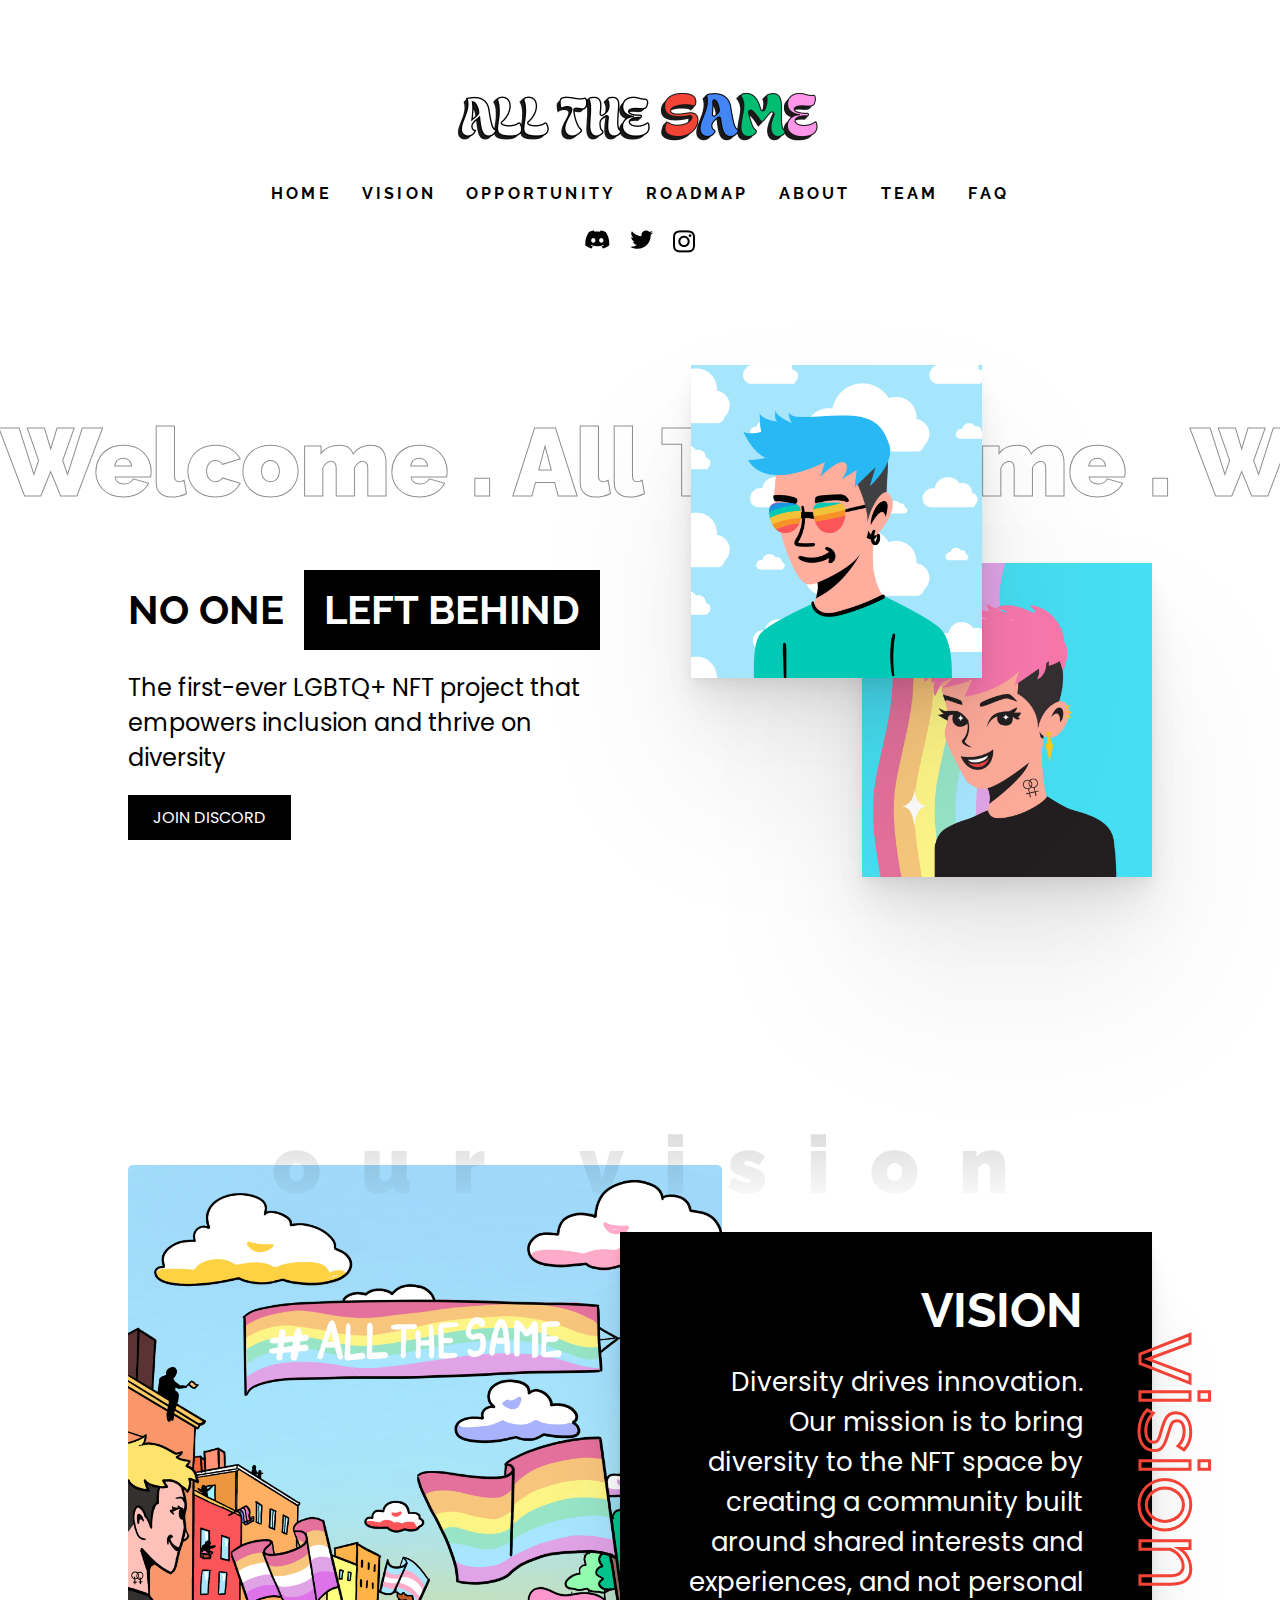
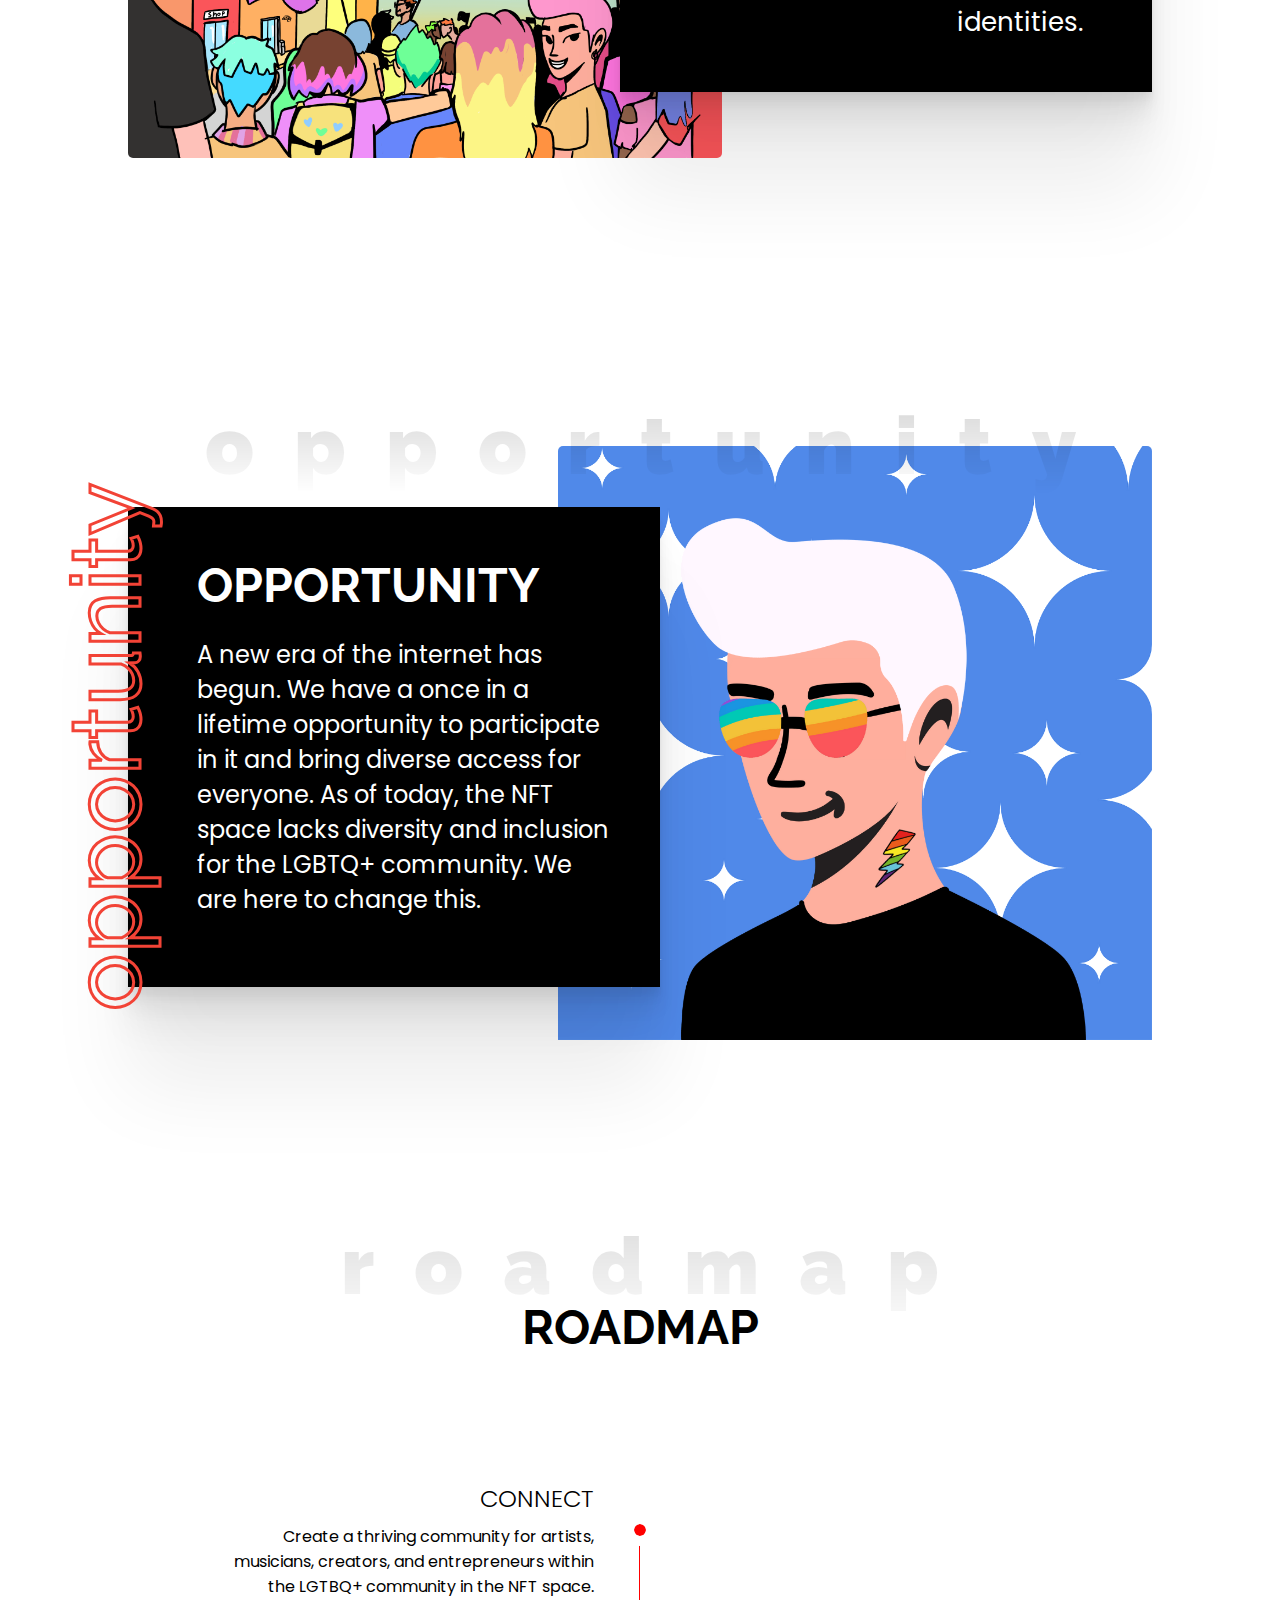
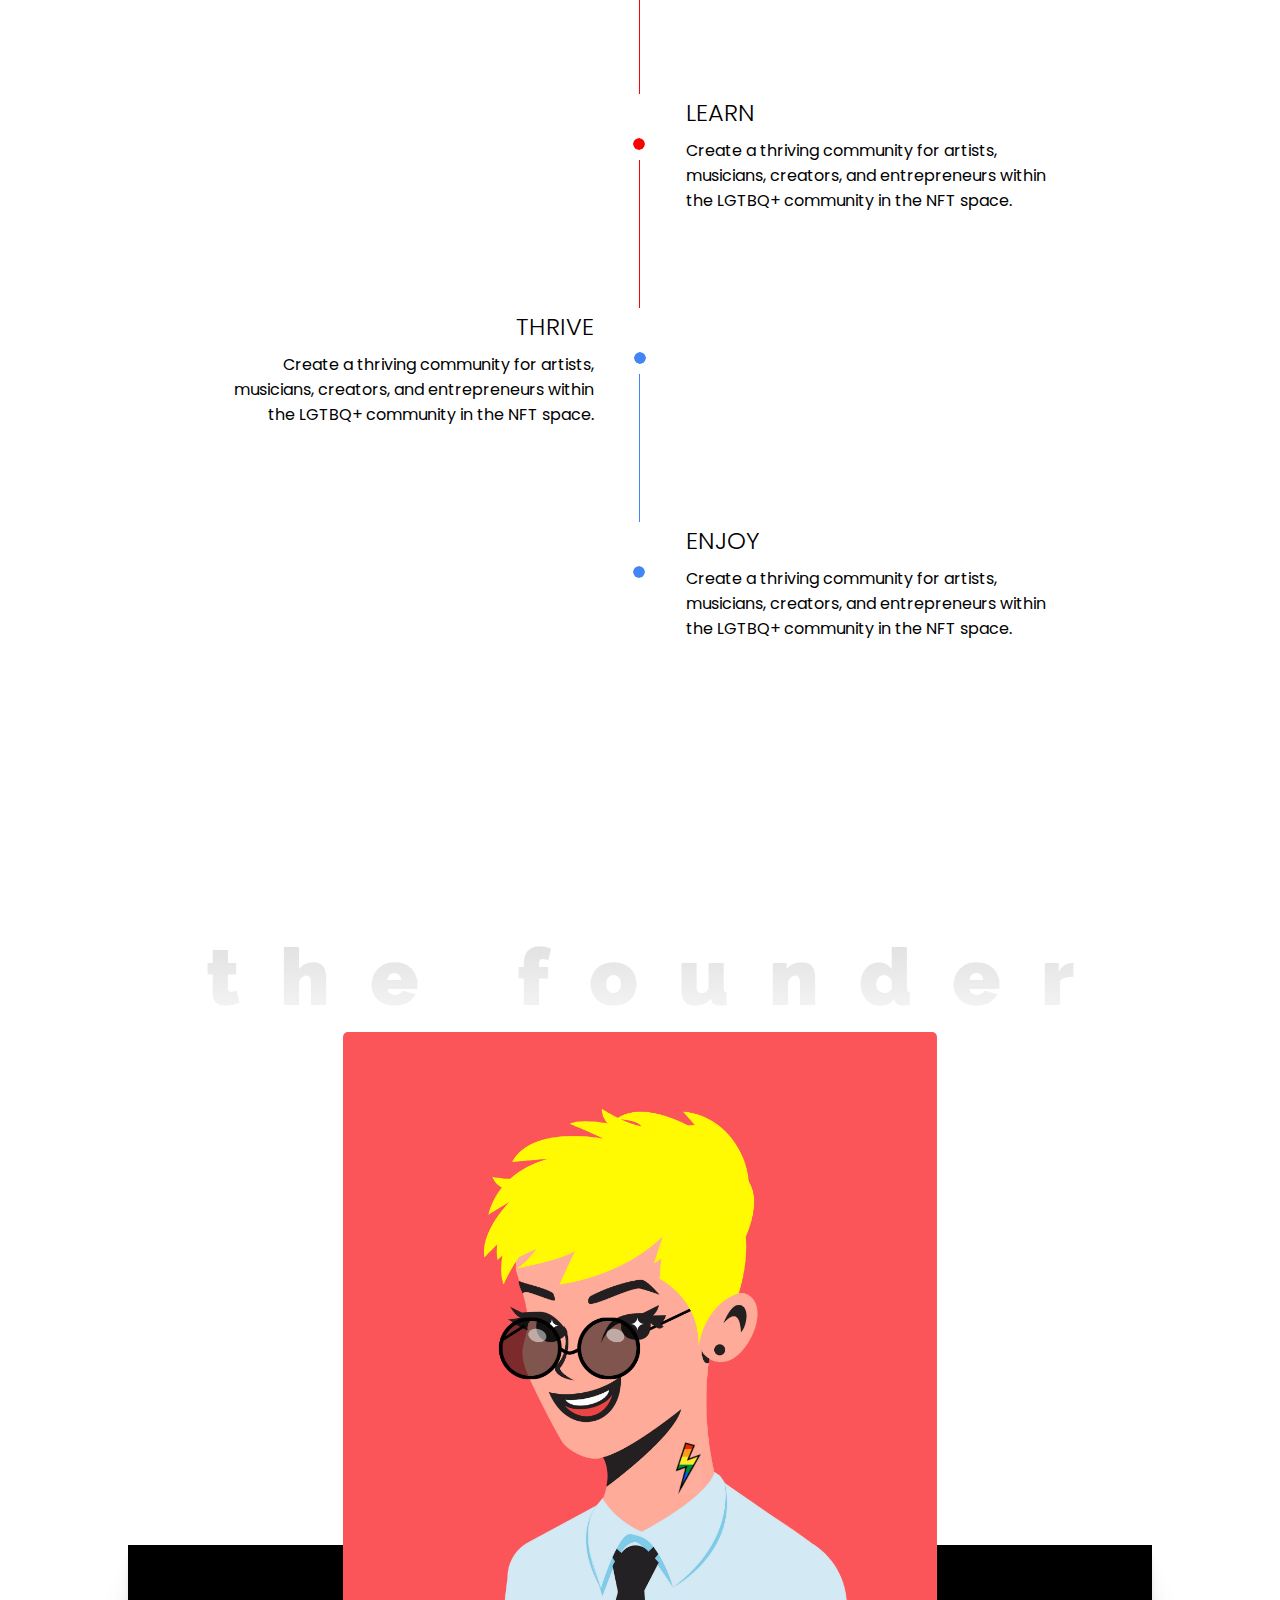
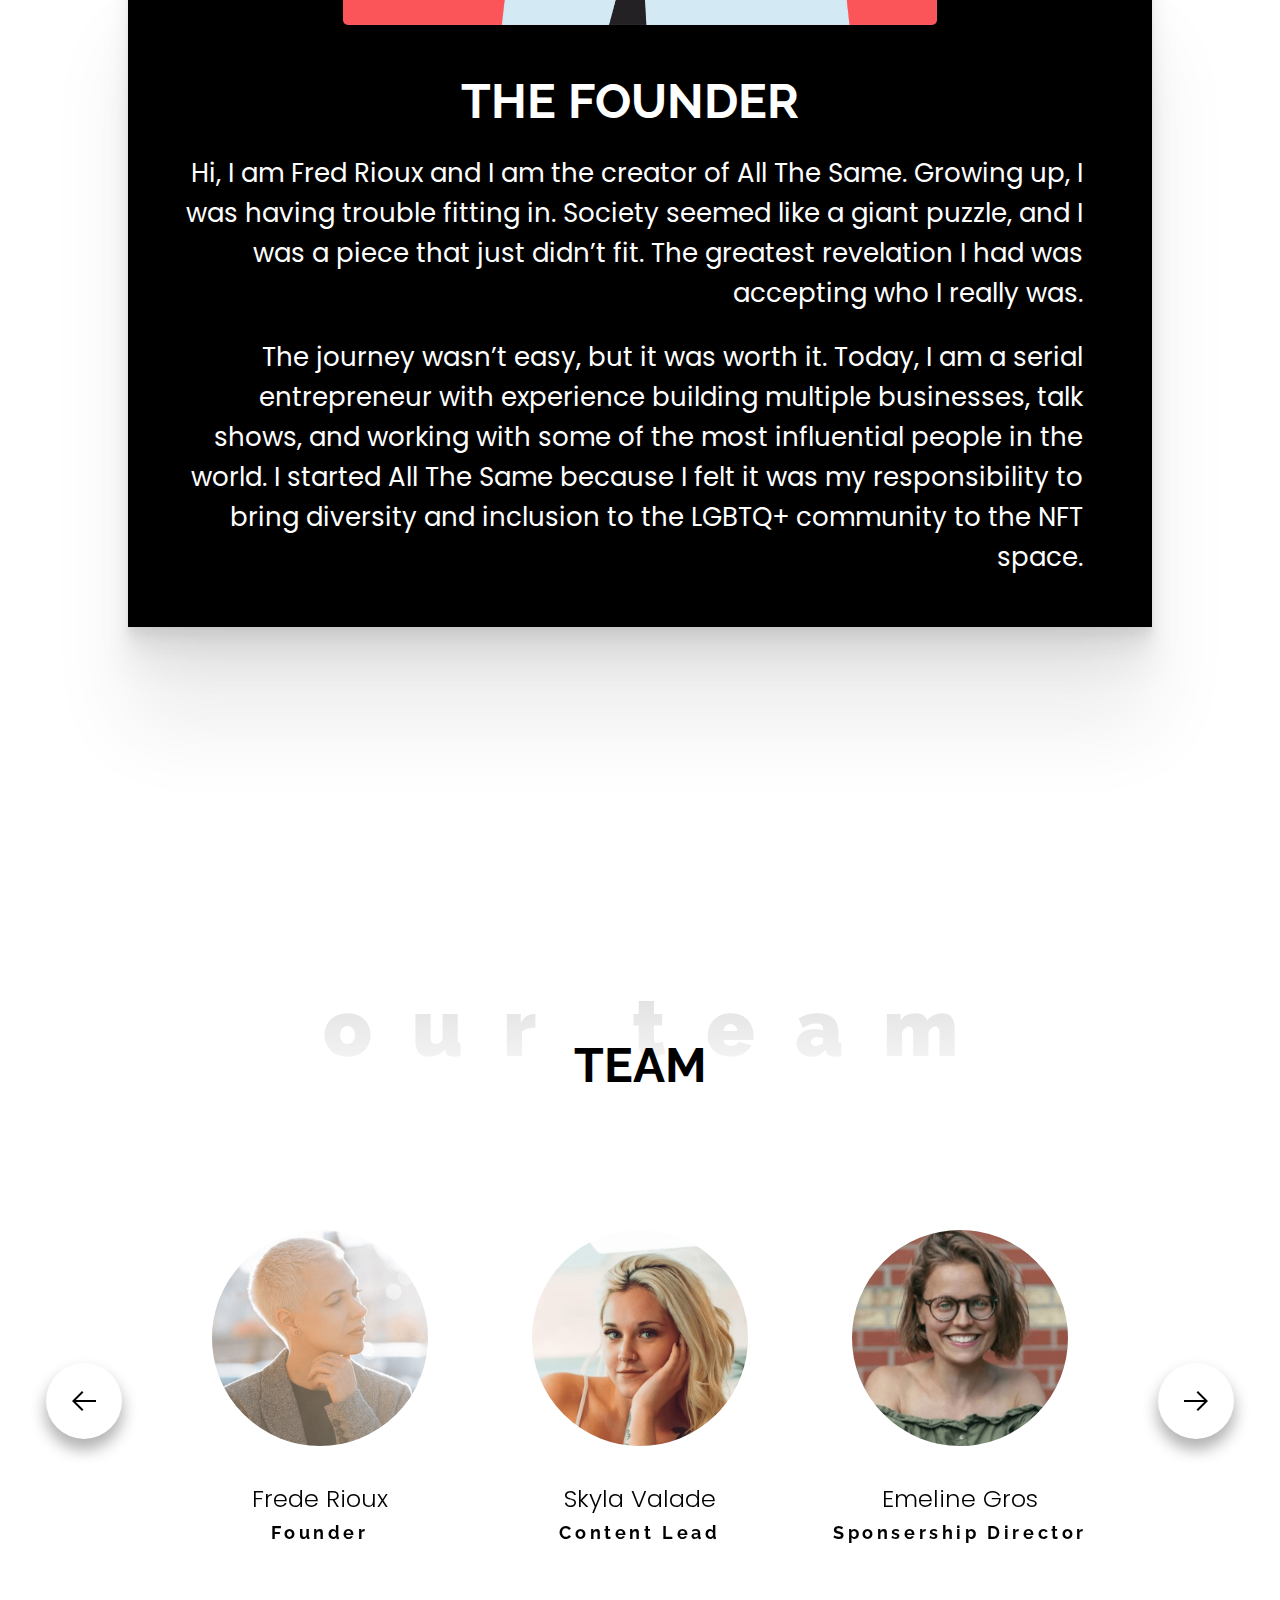
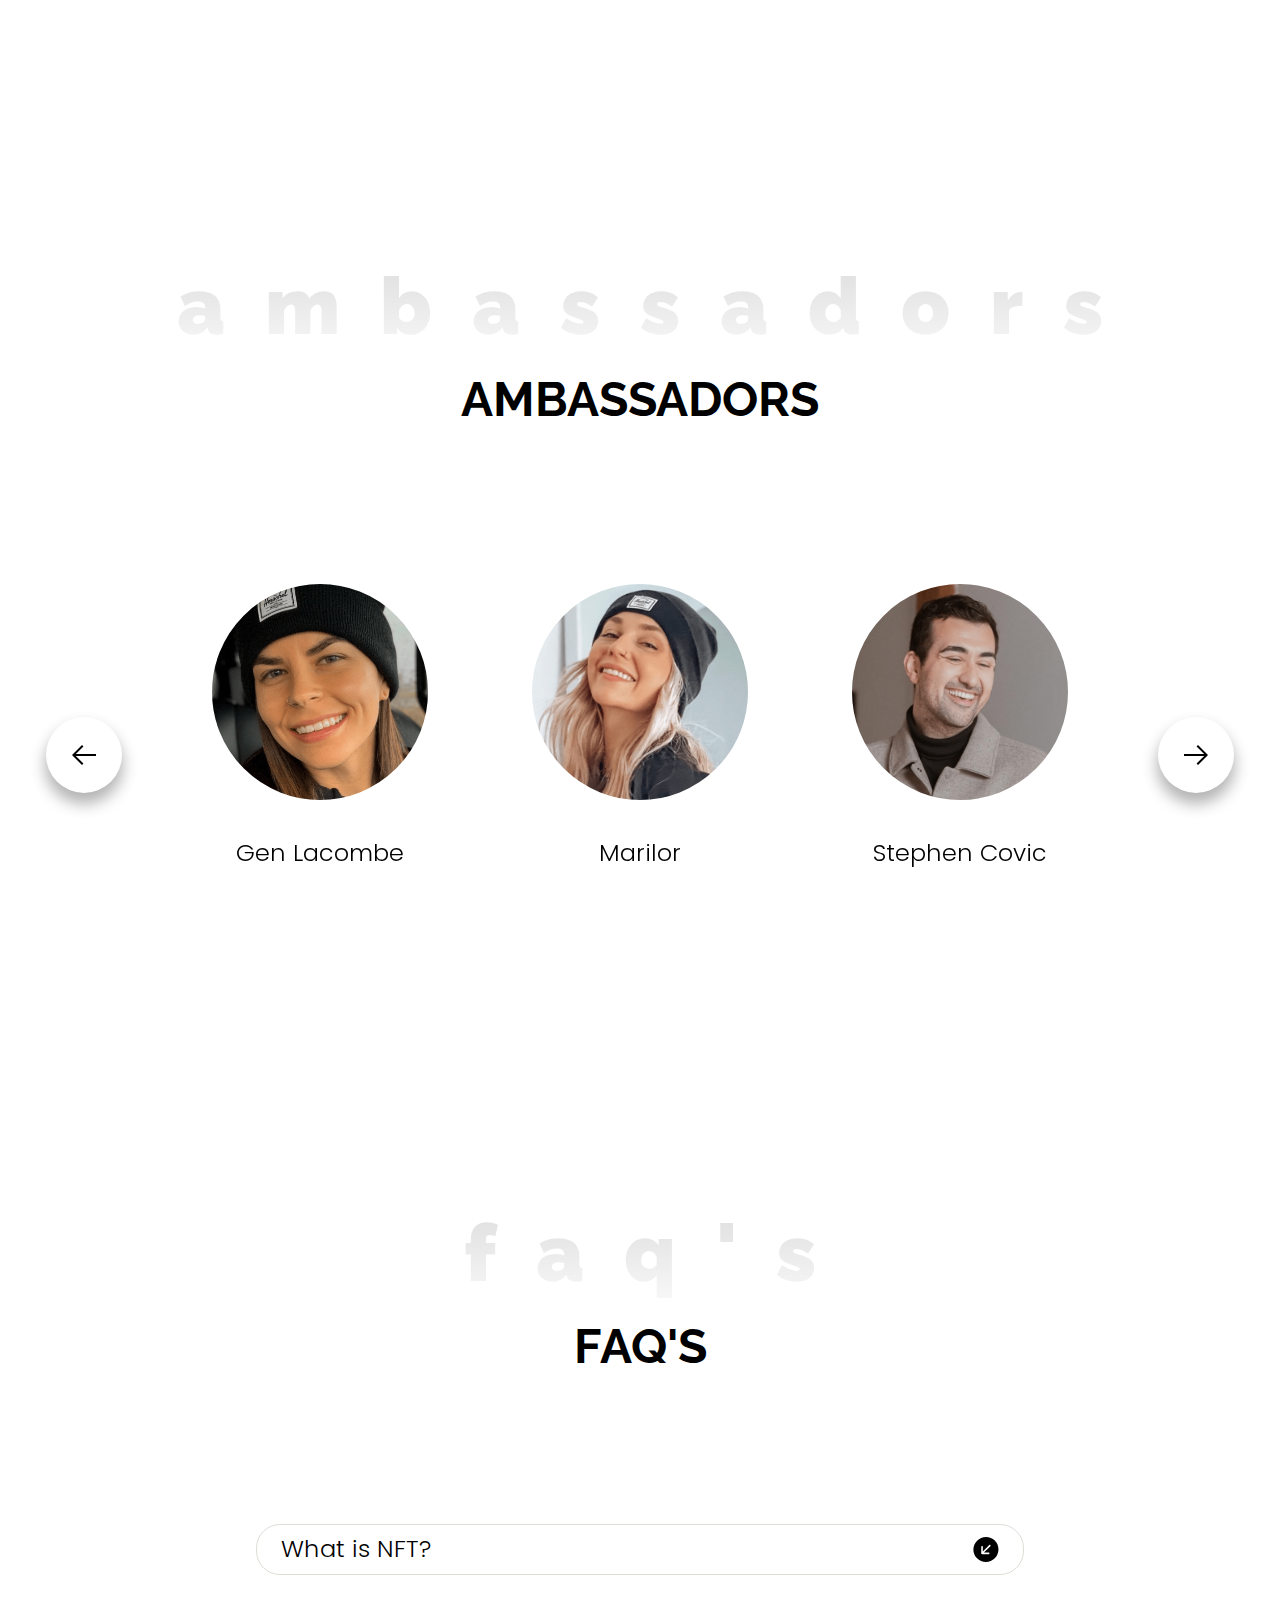
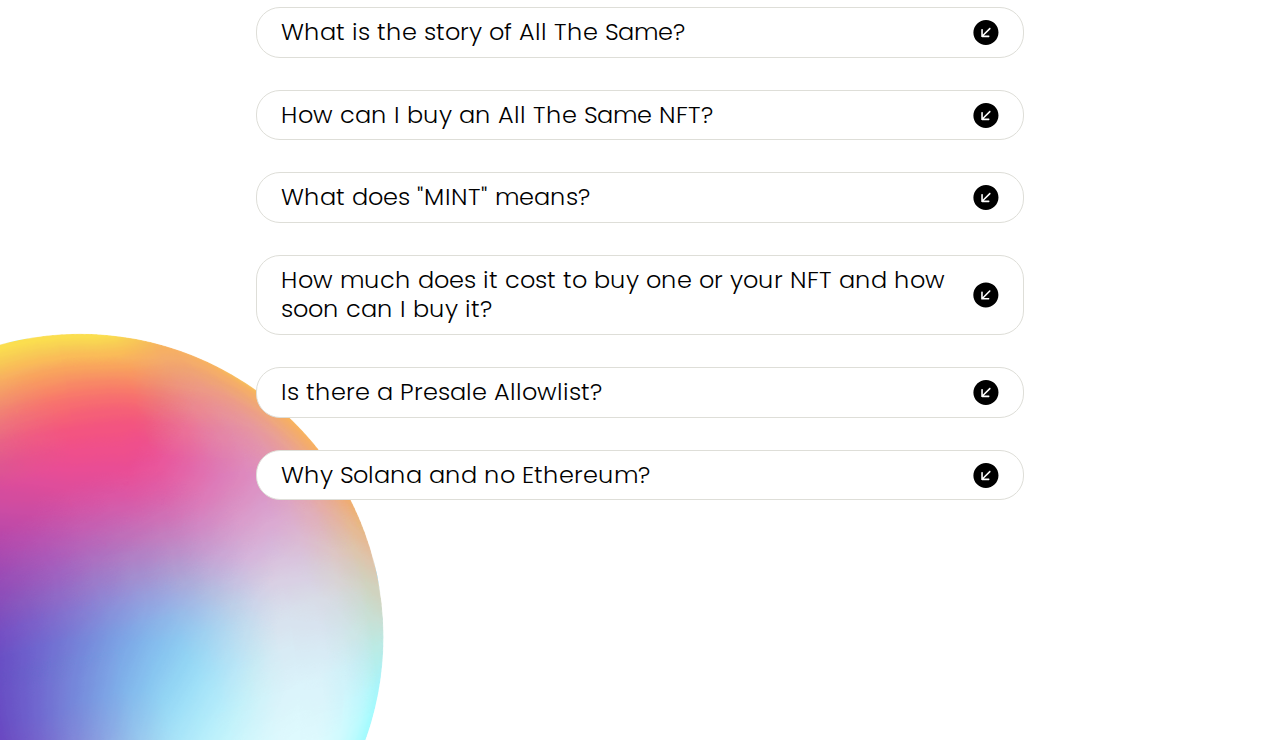
==== index.html @ 948a1a6b "first commit" ====
<!DOCTYPE html>
<html lang="en">

<head>
    <meta charset="UTF-8">
    <meta http-equiv="X-UA-Compatible" content="IE=edge">
    <meta name="viewport" content="width=device-width, initial-scale=1.0">
    <link rel="icon" href="favicon.ico" />

    <!-- google fonts -->
    <link rel="preconnect" href="https://fonts.googleapis.com">
    <link rel="preconnect" href="https://fonts.gstatic.com" crossorigin>
    <link href="https://fonts.googleapis.com/css2?family=Raleway:wght@500;700;900&display=swap" rel="stylesheet">
    <link href="https://fonts.googleapis.com/css2?family=Poppins:wght@300;400;700&display=swap" rel="stylesheet">

    <!-- jQuery -->
    <script src="js/jquery.js"></script>

    <!-- fonts awesome -->
    <link rel="stylesheet" href="https://cdnjs.cloudflare.com/ajax/libs/font-awesome/6.1.1/css/all.min.css"
        integrity="sha512-KfkfwYDsLkIlwQp6LFnl8zNdLGxu9YAA1QvwINks4PhcElQSvqcyVLLD9aMhXd13uQjoXtEKNosOWaZqXgel0g=="
        crossorigin="anonymous" referrerpolicy="no-referrer" />

    <!-- slick css -->
    <link rel="stylesheet" type="text/css" href="css/slick.css" />
    <link rel="stylesheet" href="css/slick.theme.css" />
    <script type="text/javascript" src="js/slick.js"></script>

    <!-- styling -->
    <link rel="stylesheet" href="css/app.css">

    <title>ATS NFT</title>
</head>

<body>

    <!-- header -->
    <header id="main-header" class="menu-visible">
        <div class="container first-container">
            <div class="logo">
                <a href="#" aria-label="logo">
                    <img src="assets/logo.png" alt="Logo">
                </a>
            </div>

            <nav>
                <div class="nav-header">
                    <span class="close-btn">
                        <i class="fa-solid fa-xmark"></i>
                    </span>
                </div>


                <ul class="nav-list">
                    <li class="nav-item">
                        <a href="/">home</a>
                    </li>
                    <li class="nav-item">
                        <a href="#vision">vision</a>
                    </li>
                    <li class="nav-item">
                        <a href="#oppportunity">opportunity</a>
                    </li>
                    <li class="nav-item">
                        <a href="#roadmap">roadmap</a>
                    </li>
                    <li class="nav-item">
                        <a href="#founder">about </a>
                    </li>
                    <li class="nav-item">
                        <a href="#team">team</a>
                    </li>
                    <li class="nav-item">
                        <a href="#faqs">faq</a>
                    </li>
                </ul>

                <div class="social for-mobile">
                    <ul>
                        <li>
                            <a href="https://discord.gg/allthesame" class="discord" aria-label="discord" target="_blank">
                                <img src="assets/discord-logo.svg" alt="">
                            </a>
                        </li>
                        <li>
                            <a href="https://twitter.com/AllTheSameNFT" class="twitter" aria-label="twitter" target="_blank">
                                <img src="assets/twitter-logo.svg" alt="">
                            </a>
                        </li>
                        <li>
                            <a href="https://www.instagram.com/allthesamenft/" class="instagram" aria-label="instagram" target="_blank">
                                <img src="assets/instagram-logo.jpg" alt="">
                            </a>
                        </li>
                    </ul>
                </div>
            </nav>

            <div class="social for-desktop">
                <ul>
                    <li>
                        <a href="https://discord.gg/allthesame" class="discord" aria-label="discord" target="_blank">
                            <img src="assets/discord-logo.svg" alt="">
                        </a>
                    </li>
                    <li>
                        <a href="https://twitter.com/AllTheSameNFT" class="twitter" aria-label="twitter" target="_blank">
                            <img src="assets/twitter-logo.svg" alt="">
                        </a>
                    </li>
                    <li>
                        <a href="https://www.instagram.com/allthesamenft/" class="instagram" aria-label="instagram" target="_blank">
                            <img src="assets/instagram-logo.jpg" alt="">
                        </a>
                    </li>
                </ul>
            </div>


            <span class="for-mobile humberger-menu">
                <i class="fa-solid fa-bars"></i>
            </span>
        </div>

        <div class="intro">
            <div class="outline-text-wrapper">
                <h1 class="outline-text">Welcome . All The Same . Welcome . All The Same .</h1>
            </div>
            
            <div class="container intro-container">
                
                <div class="description">
                    <h1>no one<span>left behind</span></h1>
                    <p>The first-ever LGBTQ+ NFT project that empowers inclusion and thrive on diversity</p>
                    <a href="https://discord.gg/allthesame" class="btn" target="_blank">JOIN DISCORD</a>
                </div>
                <div class="intro-imgs">
                    <div class="img">
                        <img src="assets/intro-p1.png" alt="">
                    </div>
                    <div class="img">
                        <img src="assets/intro-p2.png" alt="">
                    </div>
                </div>
            </div>
            <!-- absolute positioning elemnts -->


            <!-- <span class="scroll-down">scroll down</span> -->
            <!-- end absolute -->

        </div>
    </header>
    <!-- end header -->

    <!-- main -->
    <main>
        <section class="vision-wrapper visible" id="vision">

            <div class="container">
                <h1 class="gradient-title">our vision</h1>
                <div class="img">
                    <img src="assets/vision-p.png" alt="">
                </div>
                <div class="content">
                    <h1>vision</h1>
                    <p>Diversity drives innovation. Our mission is to bring diversity to the NFT space by creating a
                        community built around shared interests and experiences, and not personal identities.</p>
                </div>
                <span class="rotated-outlined-text">vision</span>
            </div>
        </section>

        <section class="opportunity-wrapper visible" id="oppportunity">
            <div class="container">
                <h1 class="gradient-title">opportunity</h1>
                <div class="img">
                    <img src="assets/opportunity-p1.png" alt="">
                </div>
                <div class="content">
                    <h1>opportunity</h1>
                    <p>A new era of the internet has begun. We have a once in a lifetime opportunity to participate in
                        it and bring diverse access for everyone. As of today, the NFT space lacks diversity and
                        inclusion for the LGBTQ+ community. We are here to change this.</p>

                </div>
                <span class="rotated-outlined-text">opportunity</span>
                <div class="clear-fix"></div>
            </div>
        </section>

        <section class="roadmap " id="roadmap">
            <h1 class="gradient-title">roadmap</h1>
            <div class="header">
                <div class="container">

                    <h1>ROADMAP</h1>
                    <h2>Lorem Ipsum is simply dummy text of the printing and typesetting industry.</h2>
                    <h2>Lorem Ipsum has been the industry's standard dummy text ever</h2>
                </div>
            </div>

            <div class="timeline visible">

                <div class="container">

                    <div class="line visible">
                        <div class="content-wrapper">
                            <div class="content">
                                <h2>CONNECT</h2>
                                <div class="p-wrapper">
                                    <p>Create a thriving community for artists, musicians, creators, and entrepreneurs
                                        within the LGTBQ+ community in the NFT space. </p>
                                </div>
                            </div>
                        </div>
                    </div>

                    <div class="line visible">
                        <div class="content-wrapper">
                            <div class="content">
                                <h2>LEARN</h2>
                                <div class="p-wrapper">
                                    <p>Create a thriving community for artists, musicians, creators, and entrepreneurs
                                        within the LGTBQ+ community in the NFT space. </p>
                                </div>
                            </div>
                        </div>
                    </div>

                    <div class="line visible">
                        <div class="content-wrapper">
                            <div class="content">
                                <h2>THRIVE</h2>
                                <div class="p-wrapper">
                                    <p>Create a thriving community for artists, musicians, creators, and entrepreneurs
                                        within the LGTBQ+ community in the NFT space. </p>
                                </div>
                            </div>
                        </div>
                    </div>
                    <div class="line visible">
                        <div class="content-wrapper">
                            <div class="content">
                                <h2>ENJOY</h2>
                                <div class="p-wrapper">
                                    <p>Create a thriving community for artists, musicians, creators, and entrepreneurs
                                        within the LGTBQ+ community in the NFT space. </p>
                                </div>
                            </div>
                        </div>
                    </div>



                </div>
            </div>
        </section>


        <section class="founder visible" id="founder">

            <div class="container">
                <h1 class="gradient-title">the founder</h1>
                <h1 class="title">about</h1>
                <div class="img">
                    <img src="assets/founder.png" alt="">
                </div>
                <div class="content">
                    <h1>the founder</h1>
                    <p>Hi, I am Fred Rioux and I am the creator of All The Same. Growing up, I was having trouble
                        fitting in. Society seemed like a giant puzzle, and I was a piece that just didn’t fit. The
                        greatest revelation I had was accepting who I really was.</p>
                    <p>The journey wasn’t easy, but it was worth it. Today, I am a serial entrepreneur with experience
                        building multiple businesses, talk shows, and working with some of the most influential people
                        in the world. I started All The Same because I felt it was my responsibility to bring diversity
                        and inclusion to the LGBTQ+ community to the NFT space.</p>

                </div>
                <span class="rotated-outlined-text">about</span>
            </div>
        </section>

        <section class="team" id="team">

            <h1 class="gradient-title">our team</h1>
            <div class="container">
                <div class="header">
                    <h1>TEAM</h1>
                </div>

            </div>

            <div class="members main-carousel">

                <div class="item carousel-cell">
                    <div class="avatar">
                        <div class="main-img">
                            <img src="assets/people/Frede-min.png" alt="">
                        </div>

                    </div>

                    <div class="info">
                        <h2 class="name">Frede Rioux</h2>
                        <h3 class="role">Founder</h3>
                        <div class="social">
                            <a href="https://twitter.com/RiouxFrede" class="twitter" aria-label="twitter" target="_blank">
                                <i class="fa-brands fa-twitter"></i>
                            </a>
                            <a href="https://www.instagram.com/frederioux/" class="instagram" aria-label="instagram" target="_blank"> 
                                <i class="fa-brands fa-instagram"></i>
                            </a>
                        </div>
                    </div>

                    <div class="description">
                        <p></p>
                    </div>


                </div>

                <div class="item carousel-cell">
                    <div class="avatar">
                        <div class="main-img">
                            <img src="assets/people/Skyla-min.png" alt="">
                        </div>

                    </div>

                    <div class="info">
                        <h2 class="name">Skyla Valade</h2>
                        <h3 class="role">Content Lead</h3>
                        <div class="social">
                            <!-- <a href="#" class="twitter" aria-label="twitter">
                                <i class="fa-brands fa-twitter"></i>
                            </a> -->
                            <a href="https://instagram.com/skylavalade?igshid=YmMyMTA2M2Y=" class="instagram" aria-label="instagram" target="_blank">
                                <i class="fa-brands fa-instagram"></i>
                            </a>
                        </div>
                    </div>

                    <div class="description">
                        <p></p>
                    </div>

                </div>

                <div class="item carousel-cell">
                    <div class="avatar">
                        <div class="main-img">
                            <img src="assets/people/Emeline-min.png" alt="">
                        </div>

                    </div>

                    <div class="info">
                        <h2 class="name">Emeline Gros</h2>
                        <h3 class="role">Sponsership Director</h3>
                        <div class="social">
                            <!-- <a href="#" class="twitter" aria-label="twitter">
                                <i class="fa-brands fa-twitter"></i>
                            </a> -->
                            <a href="https://instagram.com/happy_exploratrice?igshid=YmMyMTA2M2Y=" class="instagram" aria-label="instagram" target="_blank">
                                <i class="fa-brands fa-instagram"></i>
                            </a>
                        </div>
                    </div>

                    <div class="description">
                        <p></p>
                    </div>

                </div>

                <div class="item carousel-cell">
                    <div class="avatar">
                        <div class="main-img">
                            <img src="assets/people/Andy-min.png" alt="">
                        </div>

                    </div>

                    <div class="info">
                        <h2 class="name">Andy Dubois</h2>
                        <h3 class="role">Influencer Director</h3>
                        <div class="social">
                            <!-- <a href="#" class="twitter" aria-label="twitter">
                                <i class="fa-brands fa-twitter"></i>
                            </a> -->
                            <a href="https://instagram.com/andy.duboiss?igshid=YmMyMTA2M2Y=" class="instagram" aria-label="instagram" target="_blank">
                                <i class="fa-brands fa-instagram"></i>
                            </a>
                        </div>
                    </div>

                    <div class="description">
                        <p></p>
                    </div>
                </div>


                <div class="item carousel-cell">
                    <div class="avatar">
                        <div class="main-img">
                            <img src="assets/people/Amelie-min.png" alt="">
                        </div>

                    </div>
                
                    <div class="info">
                        <h2 class="name">Amelie l’heureux</h2>
                        <h3 class="role">Influencer Coordinator</h3>
                        <div class="social">
                            <!-- <a href="#" class="twitter" aria-label="twitter">
                                <i class="fa-brands fa-twitter"></i>
                            </a> -->
                            <a href="https://instagram.com/lheureux.amelie?igshid=YmMyMTA2M2Y=" class="instagram" aria-label="instagram" target="_blank">
                                <i class="fa-brands fa-instagram"></i>
                            </a>
                        </div>
                    </div>

                    <div class="description">
                        <p></p>
                    </div>
                </div>


                <div class="item carousel-cell">
                    <div class="avatar">
                        <div class="main-img">
                            <img src="assets/people/Leon-min.png" alt="">
                        </div>

                    </div>
                    <div class="info">
                        <h2 class="name">Leon Abboud</h2>
                        <h3 class="role">Marketing Advisor</h3>
                        <div class="social">
                            <!-- <a href="#" class="twitter" aria-label="twitter">
                                <i class="fa-brands fa-twitter"></i>
                            </a> -->
                            <a href="https://www.instagram.com/leonabboud/" class="instagram" aria-label="instagram" target="_blank">
                                <i class="fa-brands fa-instagram"></i>
                            </a>
                        </div>
                    </div>

                    <div class="description">
                        <p></p>
                    </div>
                </div>


                <div class="item carousel-cell">
                    <div class="avatar">
                        <div class="main-img">
                            <img src="assets/people/Ibrahim-min.png" alt="">
                        </div>

                    </div>
                    <div class="info">
                        <h2 class="name">Ibrahim EL SIBAI</h2>
                        <h3 class="role">Art Director</h3>
                        <div class="social">
                            <!-- <a href="#" class="twitter" aria-label="twitter">
                                <i class="fa-brands fa-twitter"></i>
                            </a> -->
                            <a href="https://www.instagram.com/el_bobz/" class="instagram" aria-label="instagram" target="_blank">
                                <i class="fa-brands fa-instagram"></i>
                            </a>
                        </div>
                    </div>

                    <div class="description">
                        <p></p>
                    </div>
                </div>


                <div class="item carousel-cell">
                    <div class="avatar">
                        <div class="main-img">
                            <img src="assets/people/Sharbel-min.png" alt="">
                        </div>

                    </div>
                    <div class="info">
                        <h2 class="name">Sharbel Ayoub</h2>
                        <h3 class="role">Community Manager</h3>
                        <div class="social">
                            <!-- <a href="#" class="twitter" aria-label="twitter">
                                <i class="fa-brands fa-twitter"></i>
                            </a> -->
                            <a href="https://twitter.com/crypto__kermit" class="instagram" aria-label="instagram" target="_blank">
                                <i class="fa-brands fa-instagram"></i>
                            </a>
                        </div>
                    </div>

                    <div class="description">
                        <p></p>
                    </div>
                </div>

            </div>
        </section>

        <div class="ambassadors ">
            <h1 class="gradient-title">ambassadors</h1>
            <div class="head">
                <h1>AMBASSADORS</h1>
            </div>

            <div class="members">

                <div class="member">
                    <div class="avatar-wrapper">
                        <div class="avatar">
                            <div class="main-img">
                                <img src="assets/people/Gen-min.png" alt="">
                            </div>

                        </div>

                        <div class="info">
                            <h2 class="name">Gen Lacombe </h2>
                            <!-- <h3 class="role">Project Manager</h3> -->
                            <div class="social">
                                <!-- <a href="#" class="twitter" aria-label="twitter">
                                    <i class="fa-brands fa-twitter"></i>
                                </a> -->
                                <a href="https://www.instagram.com/genevievelacombe/" class="instagram" aria-label="instagram"target="_blank">
                                    <i class="fa-brands fa-instagram"></i>
                                </a>
                            </div>
                        </div>
                    </div>

                </div>

                <div class="member">
                    <div class="avatar-wrapper">
                        <div class="avatar">
                            <div class="main-img">
                                <img src="assets/people/Marilor-min.png" alt="">
                            </div>

                        </div>

                        <div class="info">
                            <h2 class="name">Marilor</h2>
                            <!-- <h3 class="role">Project Manager</h3> -->
                            <div class="social">
                                <!-- <a href="#" class="twitter" aria-label="twitter">
                                    <i class="fa-brands fa-twitter"></i>
                                </a> -->
                                <a href="https://www.instagram.com/marilor.d/" class="instagram" aria-label="instagram" target="_blank">
                                    <i class="fa-brands fa-instagram"></i>
                                </a>
                            </div>
                        </div>
                    </div>

                </div>

                <div class="member">
                    <div class="avatar-wrapper">
                        <div class="avatar">
                            <div class="main-img">
                                <img src="assets/people/Stephen-min.png" alt="">
                            </div>
                        </div>

                        <div class="info">
                            <h2 class="name">Stephen Covic</h2>
                            <!-- <h3 class="role">Project Manager</h3> -->
                            <div class="social">
                                <!-- <a href="#" class="twitter" aria-label="twitter">
                                    <i class="fa-brands fa-twitter"></i>
                                </a> -->
                                <a href="https://www.instagram.com/stephencovic/" class="instagram" aria-label="instagram"target="_blank">
                                    <i class="fa-brands fa-instagram"></i>
                                </a>
                            </div>
                        </div>
                    </div>

                </div>

                <div class="member">
                    <div class="avatar-wrapper">
                        <div class="avatar">
                            <div class="main-img">
                                <img src="assets/people/Stacy-min.png" alt="">
                            </div>
                        </div>

                        <div class="info">
                            <h2 class="name">Stacy Cay</h2>
                            <!-- <h3 class="role">Project Manager</h3> -->
                            <div class="social">
                                <!-- <a href="#" class="twitter" aria-label="twitter">
                                    <i class="fa-brands fa-twitter"></i>
                                </a> -->
                                <a href="https://www.instagram.com/stacycay/" class="instagram" aria-label="instagram" target="_blank">
                                    <i class="fa-brands fa-instagram"></i>
                                </a>
                            </div>
                        </div>
                    </div>

                </div>

                <div class="member">
                    <div class="avatar-wrapper">
                        <div class="avatar">
                            <div class="main-img">
                                <img src="assets/people/Sarah-min.png" alt="">
                            </div>
                        </div>

                        <div class="info">
                            <h2 class="name">Sarah Kate Smigiel</h2>
                            <!-- <h3 class="role">Project Manager</h3> -->
                            <div class="social">
                                <!-- <a href="#" class="twitter" aria-label="twitter">
                                    <i class="fa-brands fa-twitter"></i>
                                </a> -->
                                <a href="https://www.instagram.com/justsaysk/" class="instagram" aria-label="instagram" target="_blank">
                                    <i class="fa-brands fa-instagram"></i>
                                </a>
                            </div>
                        </div>
                    </div>
                </div>

                <div class="member">
                    <div class="avatar-wrapper">
                        <div class="avatar">
                            <div class="main-img">
                                <img src="assets/people/Alyssa-min.png" alt="">
                            </div>
                        </div>

                        <div class="info">
                            <h2 class="name">Alyssa Nicole</h2>
                            <!-- <h3 class="role">Project Manager</h3> -->
                            <div class="social">
                                <!-- <a href="#" class="twitter" aria-label="twitter">
                                    <i class="fa-brands fa-twitter"></i>
                                </a> -->
                                <a href="https://www.instagram.com/wtfalyssanicole/" class="instagram" aria-label="instagram" target="_blank">
                                    <i class="fa-brands fa-instagram"></i>
                                </a>
                            </div>
                        </div>
                    </div>
                </div>

                <div class="member">
                    <div class="avatar-wrapper">
                        <div class="avatar">
                            <div class="main-img">
                                <img src="assets/people/Josh-min.png" alt="">
                            </div>
                        </div>

                        <div class="info">
                            <h2 class="name">Josh Rimer</h2>
                            <!-- <h3 class="role">Project Manager</h3> -->
                            <div class="social">
                                <!-- <a href="#" class="twitter" aria-label="twitter">
                                    <i class="fa-brands fa-twitter"></i>
                                </a> -->
                                <a href="https://www.instagram.com/joshrimer/" class="instagram" aria-label="instagram" target="_blank">
                                    <i class="fa-brands fa-instagram"></i>
                                </a>
                            </div>
                        </div>
                    </div>
                </div>

                <div class="member">
                    <div class="avatar-wrapper">
                        <div class="avatar">
                            <div class="main-img">
                                <img src="assets/people/Emily-min.png" alt="">
                            </div>
                        </div>

                        <div class="info">
                            <h2 class="name">Emily Tressa</h2>
                            <!-- <h3 class="role">Project Manager</h3> -->
                            <div class="social">
                                <!-- <a href="#" class="twitter" aria-label="twitter">
                                    <i class="fa-brands fa-twitter"></i>
                                </a> -->
                                <a href="https://www.instagram.com/emilytressa/" class="instagram" aria-label="instagram" target="_blank">
                                    <i class="fa-brands fa-instagram"></i>
                                </a>
                            </div>
                        </div>
                    </div>
                </div>

                <div class="member">
                    <div class="avatar-wrapper">
                        <div class="avatar">
                            <div class="main-img">
                                <img src="assets/people/Matt-min.png" alt="">
                            </div>
                        </div>

                        <div class="info">
                            <h2 class="name">Matt Ford</h2>
                            <!-- <h3 class="role">Project Manager</h3> -->
                            <div class="social">
                                <!-- <a href="#" class="twitter" aria-label="twitter">
                                    <i class="fa-brands fa-twitter"></i>
                                </a> -->
                                <a href="https://www.instagram.com/matthias/" class="instagram" aria-label="instagram" target="_blank">
                                    <i class="fa-brands fa-instagram"></i>
                                </a>
                            </div>
                        </div>
                    </div>
                </div>

                <div class="member">
                    <div class="avatar-wrapper">
                        <div class="avatar">
                            <div class="main-img">
                                <img src="assets//people/Mads-min.png" alt="">
                            </div>
                        </div>

                        <div class="info">
                            <h2 class="name">Mads Paige</h2>
                            <!-- <h3 class="role">Project Manager</h3> -->
                            <div class="social">
                                <!-- <a href="#" class="twitter" aria-label="twitter">
                                    <i class="fa-brands fa-twitter"></i>
                                </a> -->
                                <a href="https://www.instagram.com/madspaige/" class="instagram" aria-label="instagram" target="_blank">
                                    <i class="fa-brands fa-instagram"></i>
                                </a>
                            </div>
                        </div>
                    </div>
                </div>

                <div class="member">
                    <div class="avatar-wrapper">
                        <div class="avatar">
                            <div class="main-img">
                                <img src="assets/people/Karin-min.png" alt="">
                            </div>
                        </div>

                        <div class="info">
                            <h2 class="name">Karin Destillo</h2>
                            <!-- <h3 class="role">Project Manager</h3> -->
                            <div class="social">
                                <!-- <a href="#" class="twitter" aria-label="twitter">
                                    <i class="fa-brands fa-twitter"></i>
                                </a> -->
                                <a href="https://www.instagram.com/kdestilo/" class="instagram" aria-label="instagram" target="_blank">
                                    <i class="fa-brands fa-instagram"></i>
                                </a>
                            </div>
                        </div>
                    </div>
                </div>
            </div>
        </div>

        <section class="faqs visible" id="faqs">
            <h1 class="gradient-title">faq's</h1>
            <div class="head">
                <h1>faq's</h1>
            </div>

            <div class="container">
                <div class="faq-list">
                    <div class="faq-item visible">
                        <div class="faq-header">
                            <h2>What is NFT?</h2>
                            <img src="assets/faq-arrow.svg" alt="arrow">
                        </div>
                        <div class="faq-body">
                            <div class="content">
                                <p>NFT stands for 'non-fungible token. An NFT is basically data that is accounted for in a digital ledger, and that data represents something specific and unique. An NFT can, for example, represent a unique piece of art or a game token.</p>
                            </div>
                        </div>
                    </div>
                    <div class="faq-item visible">
                        <div class="faq-header">
                            <h2>What is the story of All The Same?</h2>
                            <img src="assets/faq-arrow.svg" alt="arrow">
                        </div>
                        <div class="faq-body">
                            <div class="content">
                                <p>Please check our Whitepaper for the full story: https://allthesame.gitbook.io/whitepaper/</p>
                            </div>
                        </div>
                    </div>

                    <div class="faq-item visible">
                        <div class="faq-header">
                            <h2>How can I buy an All The Same NFT?</h2>
                            <img src="assets/faq-arrow.svg" alt="arrow">
                        </div>
                        <div class="faq-body">
                            <div class="content">
                                <p>You will be able to buy on our website when we launch. Join our discord to have more information about our launch date.</p>
                            </div>
                        </div>
                    </div>

                    <div class="faq-item visible">
                        <div class="faq-header">
                            <h2>What does "MINT" means?</h2>
                            <img src="assets/faq-arrow.svg" alt="arrow">
                        </div>
                        <div class="faq-body">
                            <div class="content">
                                <p>NFT Minting is the process by which your digital art or digital content becomes a part of the Solana blockchain AKA buying the NFT.</p>
                            </div>
                        </div>
                    </div>

                    <div class="faq-item visible">
                        <div class="faq-header">
                            <h2>How much does it cost to buy one or your NFT and how soon can I buy it?</h2>
                            <img src="assets/faq-arrow.svg" alt="arrow">
                        </div>
                        <div class="faq-body">
                            <div class="content">
                                <p>The Price of Minting and Date will be announced soon.</p>
                            </div>
                        </div>
                    </div>

                    <div class="faq-item visible">
                        <div class="faq-header">
                            <h2>Is there a Presale Allowlist?</h2>
                            <img src="assets/faq-arrow.svg" alt="arrow">
                        </div>
                        <div class="faq-body">
                            <div class="content">
                                <p>Yes! Our early supporters and active members of our Discord Community will be granted a spot on our Allowlist and be able to mint the NFTs at a lower price.</p>
                            </div>
                        </div>
                    </div>

                    <div class="faq-item visible">
                        <div class="faq-header">
                            <h2>Why Solana and no Ethereum?</h2>
                            <img src="assets/faq-arrow.svg" alt="arrow">
                        </div>
                        <div class="faq-body">
                            <div class="content">
                                <p>The team at All The Same decided to launch on Solana mainly because it’s environmentally friendly with low gas fees for the buyers.</p>
                            </div>
                        </div>
                    </div>

                </div>
            </div>
        </section>
    </main>
    <!-- end main -->
    
    <script src="js/sliders.js"></script>

    <script src="js/faqs.js"></script>

    <script src="js/intsersection-observers.js"></script>

    <script src="js/menu.js"></script>
</body>

</html>
---- css/app.css ----
*, *::after, *::before {
  -webkit-box-sizing: border-box;
          box-sizing: border-box;
  margin: 0;
  padding: 0;
}

html {
  font-size: 16px;
  scroll-behavior: smooth;
}

body {
  min-height: 100vh;
  font-family: "Poppins", sans-serif;
  overflow-x: hidden;
}

.container {
  width: 80%;
  max-width: 77rem;
  margin-left: auto;
  margin-right: auto;
}
@media screen and (max-width: 992px) {
  .container {
    width: 80%;
    margin-left: auto;
    margin-right: auto;
  }
}

.big-text {
  font-family: "Raleway", sans-serif;
  font-weight: 500;
  font-size: 4rem;
  line-height: 4.7rem;
}

h1 {
  font-family: "Raleway", sans-serif;
  font-weight: 700;
  font-size: 3rem;
  line-height: 3.5rem;
}

h2 {
  font-family: "Poppins", sans-serif;
  font-weight: 300;
  font-size: 1.5rem;
  line-height: 1.8rem;
}

h3 {
  font-family: "Raleway", sans-serif;
  font-weight: 500;
  font-size: 1.125rem;
  line-height: 1.3rem;
}

.clear-fix {
  clear: both;
}

header .container.first-container {
  display: -webkit-box;
  display: -ms-flexbox;
  display: flex;
  -webkit-box-pack: justify;
      -ms-flex-pack: justify;
          justify-content: space-between;
  -webkit-box-align: center;
      -ms-flex-align: center;
          align-items: center;
  margin-top: 5.625rem;
  margin-bottom: 6.5625rem;
  max-width: 94.5rem;
}
@media screen and (max-width: 1439.9px) {
  header .container.first-container {
    -webkit-box-orient: vertical;
    -webkit-box-direction: normal;
        -ms-flex-direction: column;
            flex-direction: column;
    gap: 1.5rem;
  }
}
@media screen and (max-width: 992px) {
  header .container.first-container {
    width: 100%;
    margin-top: 2rem;
    margin-bottom: 6.875rem;
    -webkit-box-orient: horizontal;
    -webkit-box-direction: normal;
        -ms-flex-direction: row;
            flex-direction: row;
    gap: 0;
    padding: 0 2rem;
  }
}
header .container.first-container .logo {
  width: 25rem;
  height: 4.17rem;
}
header .container.first-container .logo a {
  display: block;
}
header .container.first-container .logo img {
  width: 100%;
}
@media screen and (max-width: 992px) {
  header .container.first-container .logo {
    width: 12.5rem;
    height: auto;
  }
}
header .container.first-container nav {
  display: -webkit-box;
  display: -ms-flexbox;
  display: flex;
  -webkit-box-pack: justify;
      -ms-flex-pack: justify;
          justify-content: space-between;
}
@media screen and (max-width: 992px) {
  header .container.first-container nav {
    position: fixed;
    z-index: 10;
    top: 0;
    width: 100%;
    left: 0;
    height: 100%;
    background-color: rgba(0, 0, 0, 0.4);
    -webkit-box-orient: vertical;
    -webkit-box-direction: normal;
        -ms-flex-direction: column;
            flex-direction: column;
    -webkit-box-pack: end;
        -ms-flex-pack: end;
            justify-content: end;
    left: 100%;
    -webkit-transition: 0.4s ease-in;
    transition: 0.4s ease-in;
  }
  header .container.first-container nav.visible {
    left: 0;
  }
}
header .container.first-container nav .nav-list {
  list-style: none;
  display: -webkit-box;
  display: -ms-flexbox;
  display: flex;
  gap: 1.875rem;
}
@media screen and (max-width: 992px) {
  header .container.first-container nav .nav-list {
    -webkit-box-orient: vertical;
    -webkit-box-direction: normal;
        -ms-flex-direction: column;
            flex-direction: column;
    width: 80%;
    height: 100%;
    background-color: white;
    margin-left: auto;
    gap: 0;
  }
  header .container.first-container nav .nav-list li {
    padding: 1rem;
  }
}
header .container.first-container nav .nav-list .nav-item a {
  color: black;
  text-transform: uppercase;
  text-decoration: none;
  font-size: 1rem;
  font-family: "Raleway", sans-serif;
  font-weight: 700;
  line-height: 1.3125rem;
  letter-spacing: 0.2em;
}
header .container.first-container nav .nav-header {
  display: none;
}
@media screen and (max-width: 992px) {
  header .container.first-container nav .nav-header {
    display: block;
    background-color: white;
    width: 80%;
    margin-left: auto;
  }
  header .container.first-container nav .nav-header .close-btn {
    font-size: 2rem;
    display: -webkit-box;
    display: -ms-flexbox;
    display: flex;
    -webkit-box-pack: end;
        -ms-flex-pack: end;
            justify-content: end;
    padding: 2.2rem 1.9rem 4rem 0;
  }
}
header .container.first-container nav .social.for-mobile {
  display: none;
}
@media screen and (max-width: 992px) {
  header .container.first-container nav .social.for-mobile {
    display: block;
    width: 80%;
    background-color: white;
    margin-left: auto;
  }
}
header .container.first-container nav .social.for-mobile ul {
  display: -webkit-box;
  display: -ms-flexbox;
  display: flex;
  list-style: none;
  -webkit-box-pack: justify;
      -ms-flex-pack: justify;
          justify-content: space-between;
  padding: 2rem 1rem;
}
header .container.first-container .social.for-desktop {
  display: block;
}
@media screen and (max-width: 992px) {
  header .container.first-container .social.for-desktop {
    display: none;
  }
}
header .container.first-container .social.for-desktop ul {
  display: -webkit-box;
  display: -ms-flexbox;
  display: flex;
  gap: 1.25rem;
  list-style: none;
}
header .container.first-container .humberger-menu {
  display: none;
}
@media screen and (max-width: 992px) {
  header .container.first-container .humberger-menu {
    display: block;
    cursor: pointer;
  }
}
header .intro {
  position: relative;
}
header .intro .outline-text-wrapper {
  position: absolute;
  top: 2.5rem;
  width: 100%;
  overflow: hidden;
}
@media screen and (max-width: 992px) {
  header .intro .outline-text-wrapper {
    top: 3rem;
  }
}
header .intro .outline-text {
  -webkit-text-stroke: 1px rgba(0, 0, 0, 0.45);
  -webkit-text-fill-color: transparent;
  font-weight: 900;
  font-size: 6rem;
  white-space: nowrap;
  line-height: 1.2em;
  position: relative;
}
@media screen and (max-width: 1199.9px) {
  header .intro .outline-text {
    font-size: 5rem;
  }
}
@media screen and (max-width: 1023.9px) {
  header .intro .outline-text {
    font-size: 4rem;
  }
}
@media screen and (max-width: 992px) {
  header .intro .outline-text {
    font-size: 2rem;
    line-height: 2.4rem;
    text-align: center;
  }
}
header .intro .intro-container {
  display: -webkit-box;
  display: -ms-flexbox;
  display: flex;
  -webkit-box-pack: justify;
      -ms-flex-pack: justify;
          justify-content: space-between;
  height: 100%;
}
@media screen and (max-width: 992px) {
  header .intro .intro-container {
    -webkit-box-orient: vertical;
    -webkit-box-direction: reverse;
        -ms-flex-direction: column-reverse;
            flex-direction: column-reverse;
    gap: 6.5rem;
  }
}
header .intro .scroll-down {
  position: absolute;
  bottom: 0;
  -webkit-writing-mode: vertical-lr;
      -ms-writing-mode: tb-lr;
          writing-mode: vertical-lr;
  left: 50%;
  font-size: 1.125rem;
  letter-spacing: 0.75rem;
  opacity: 0;
  -webkit-transform: translateX(-50%) translateY(calc(50% + 3rem));
          transform: translateX(-50%) translateY(calc(50% + 3rem));
  -webkit-transition: 1s ease-in;
  transition: 1s ease-in;
}
@media screen and (max-width: 992px) {
  header .intro .scroll-down {
    display: none;
  }
}
header .intro .scroll-down.visible {
  opacity: 1;
  -webkit-transform: translateX(-50%) translateY(50%);
          transform: translateX(-50%) translateY(50%);
}
header .intro .container {
  position: relative;
}
header .intro .description {
  max-width: 56.875rem;
  padding-right: 4.5rem;
  margin-top: 20%;
}
@media screen and (max-width: 992px) {
  header .intro .description {
    width: 100%;
    margin: 0;
    padding: 0;
  }
}
header .intro .description h1, header .intro .description p, header .intro .description .btn {
  opacity: 0;
  -webkit-transform: translateY(-3rem);
          transform: translateY(-3rem);
  -webkit-transition: all 0.3s ease-in;
  transition: all 0.3s ease-in;
}
header .intro .description h1 {
  text-transform: uppercase;
  margin-bottom: 1.25rem;
}
@media screen and (max-width: 1439.9px) {
  header .intro .description h1 {
    font-size: 2.5rem;
  }
}
@media screen and (max-width: 1199.9px) {
  header .intro .description h1 {
    font-size: 2rem;
  }
}
@media screen and (max-width: 1023.9px) {
  header .intro .description h1 {
    font-size: 1.5rem;
  }
}
@media screen and (max-width: 992px) {
  header .intro .description h1 {
    font-size: 1.5rem;
    width: 100%;
    text-align: center;
  }
}
header .intro .description h1 span {
  color: white;
  background-color: black;
  padding: 0.3em 0.5em;
  margin-left: 1.25rem;
  display: inline-block;
}
@media screen and (max-width: 992px) {
  header .intro .description h1 span {
    padding: 0.3em 0.5em;
  }
}
header .intro .description p {
  font-size: 1.5rem;
  margin-bottom: 1.25rem;
  -webkit-transition-delay: 0.75s;
          transition-delay: 0.75s;
}
@media screen and (max-width: 1023.9px) {
  header .intro .description p {
    font-size: 1.25rem;
  }
}
@media screen and (max-width: 992px) {
  header .intro .description p {
    text-align: center;
    font-size: 1.25rem;
    margin: 1.875rem 0;
  }
}
header .intro .description .btn {
  display: inline-block;
  color: white;
  background-color: black;
  padding: 0.625rem 1.5625rem;
  cursor: pointer;
  text-decoration: none;
  -webkit-transition-delay: 1.5s;
          transition-delay: 1.5s;
}
@media screen and (max-width: 1023.9px) {
  header .intro .description .btn {
    font-size: 1rem;
  }
}
@media screen and (max-width: 992px) {
  header .intro .description .btn {
    position: relative;
    left: 50%;
    -webkit-transform: translateX(-50%) translateY(-3rem);
            transform: translateX(-50%) translateY(-3rem);
    line-height: 1.5rem;
  }
}
header .intro .description .btn.visible {
  opacity: 1;
  -webkit-transform: translateY(0);
          transform: translateY(0);
}
@media screen and (max-width: 992px) {
  header .intro .description .btn.visible {
    opacity: 1;
    -webkit-transform: translateX(-50%) translateY(0);
            transform: translateX(-50%) translateY(0);
  }
}
header .intro .description.visible h1, header .intro .description.visible p, header .intro .description.visible .btn {
  opacity: 1;
  -webkit-transform: translateY(0);
          transform: translateY(0);
}
@media screen and (max-width: 992px) {
  header .intro .description.visible .btn {
    opacity: 1;
    -webkit-transform: translateX(-50%) translateY(0);
            transform: translateX(-50%) translateY(0);
  }
}
header .intro .intro-imgs {
  display: -webkit-box;
  display: -ms-flexbox;
  display: flex;
  -webkit-box-orient: vertical;
  -webkit-box-direction: normal;
      -ms-flex-direction: column;
          flex-direction: column;
  width: 45%;
  -ms-flex-negative: 0;
      flex-shrink: 0;
  max-width: 35.5rem;
}
@media screen and (max-width: 992px) {
  header .intro .intro-imgs {
    width: 100%;
    display: -webkit-box;
    display: -ms-flexbox;
    display: flex;
    -webkit-box-orient: vertical;
    -webkit-box-direction: normal;
        -ms-flex-direction: column;
            flex-direction: column;
    margin: 0 auto;
  }
}
header .intro .intro-imgs .img {
  width: 63%;
  aspect-ratio: 1/1.08;
  -webkit-transform: translateX(-3rem);
          transform: translateX(-3rem);
  opacity: 0;
  -webkit-transition: all 0.3s ease-in;
  transition: all 0.3s ease-in;
  /*&:first-child{
      position: relative;
      z-index: 1; 
      opacity: 0;
      //transform: translate(0 , 6.5rem);
      @include mobile{
          transform: translateX(-3rem);
      }
      &.visible{
          opacity: 1;
          //transform: translate(-13rem , 6.5rem);
          @include mobile{
              opacity: 1;
              //transform: translateX(0);
          }
      }
  }
  &:nth-child(2){
      opacity: 0;
      transform: translate(-13rem ,0);
      @include mobile{
          opacity: 0;
          transform: translateX(3rem);
          margin-left: auto;
          margin-top: -3.5rem;
      }
      &.visible{
          opacity: 1;
          transform: translate(0 , 0);
          @include mobile{
              opacity: 1;
              transform: translateX(0);
          }
      }
  }*/
  /*@include mobile{
      width: 12.4rem;
      height: 13.3rem;
  }*/
}
header .intro .intro-imgs .img:last-child {
  margin-left: auto;
  margin-top: -25%;
  position: relative;
  z-index: -1;
  -webkit-transform: translateX(3rem);
          transform: translateX(3rem);
}
header .intro .intro-imgs .img.visible {
  opacity: 1;
  -webkit-transform: translateX(0);
          transform: translateX(0);
}
header .intro .intro-imgs .img img {
  width: 100%;
  height: 100%;
  -o-object-fit: cover;
     object-fit: cover;
  -webkit-filter: drop-shadow(0px 100px 80px rgba(0, 0, 0, 0.07)) drop-shadow(0px 41.7776px 33.4221px rgba(0, 0, 0, 0.0503198)) drop-shadow(0px 22.3363px 17.869px rgba(0, 0, 0, 0.0417275)) drop-shadow(0px 12.5216px 10.0172px rgba(0, 0, 0, 0.035)) drop-shadow(0px 6.6501px 5.32008px rgba(0, 0, 0, 0.0282725)) drop-shadow(0px 2.76726px 2.21381px rgba(0, 0, 0, 0.0196802));
          filter: drop-shadow(0px 100px 80px rgba(0, 0, 0, 0.07)) drop-shadow(0px 41.7776px 33.4221px rgba(0, 0, 0, 0.0503198)) drop-shadow(0px 22.3363px 17.869px rgba(0, 0, 0, 0.0417275)) drop-shadow(0px 12.5216px 10.0172px rgba(0, 0, 0, 0.035)) drop-shadow(0px 6.6501px 5.32008px rgba(0, 0, 0, 0.0282725)) drop-shadow(0px 2.76726px 2.21381px rgba(0, 0, 0, 0.0196802));
}

.vision-wrapper {
  padding: 9rem 0;
  position: relative;
  margin-top: 9rem;
}
@media screen and (max-width: 992px) {
  .vision-wrapper {
    padding: 0;
    margin-top: 6.5rem;
  }
}
.vision-wrapper .container {
  position: relative;
  height: 51.81rem;
  display: -webkit-box;
  display: -ms-flexbox;
  display: flex;
  height: auto;
}
@media screen and (max-width: 992px) {
  .vision-wrapper .container {
    -webkit-box-orient: vertical;
    -webkit-box-direction: normal;
        -ms-flex-direction: column;
            flex-direction: column;
    -webkit-box-align: center;
        -ms-flex-align: center;
            align-items: center;
    padding-top: 7.5rem;
    -webkit-box-pack: end;
        -ms-flex-pack: end;
            justify-content: end;
    width: 90%;
  }
}
.vision-wrapper .container .gradient-title {
  position: absolute;
  top: 0;
  left: 50%;
  -webkit-transform: translateX(calc(-50% + .25em)) translateY(-50%);
          transform: translateX(calc(-50% + .25em)) translateY(-50%);
  text-align: center;
  font-weight: 900;
  line-height: 1.2em;
  font-size: 8rem;
  letter-spacing: 0.5em;
  white-space: nowrap;
  z-index: 2;
  background: -webkit-gradient(linear, left top, left bottom, from(rgba(0, 0, 0, 0.16)), to(rgba(0, 0, 0, 0)));
  background: linear-gradient(180deg, rgba(0, 0, 0, 0.16) 0%, rgba(0, 0, 0, 0) 100%);
  -webkit-background-clip: text;
          background-clip: text;
  color: transparent;
}
@media screen and (max-width: 1439.9px) {
  .vision-wrapper .container .gradient-title {
    font-size: 5rem;
  }
}
@media screen and (max-width: 1199.9px) {
  .vision-wrapper .container .gradient-title {
    font-size: 4rem;
  }
}
@media screen and (max-width: 992px) {
  .vision-wrapper .container .gradient-title {
    font-size: 2rem;
    line-height: 2.375rem;
  }
}
.vision-wrapper .container .img {
  width: 58%;
  aspect-ratio: 1;
  border-radius: 5px;
  overflow: hidden;
  opacity: 0;
  -webkit-transform: translateX(-3rem);
          transform: translateX(-3rem);
  -webkit-transition: all 0.3s ease-in;
  transition: all 0.3s ease-in;
}
@media screen and (max-width: 992px) {
  .vision-wrapper .container .img {
    width: 60%;
    -webkit-transform: translateY(-3rem);
            transform: translateY(-3rem);
  }
}
@media screen and (max-width: 768px) {
  .vision-wrapper .container .img {
    width: 80%;
  }
}
.vision-wrapper .container .img img {
  width: 100%;
}
@media screen and (max-width: 992px) {
  .vision-wrapper .container .img img {
    width: 100%;
    height: 100%;
    -o-object-fit: cover;
       object-fit: cover;
  }
}
.vision-wrapper .container .content {
  color: white;
  position: absolute;
  right: 0;
  top: 50%;
  opacity: 0;
  -webkit-transform: translateX(3rem) translateY(-50%);
          transform: translateX(3rem) translateY(-50%);
  -webkit-transition: all 0.3s ease-in;
  transition: all 0.3s ease-in;
  z-index: 1;
  background-color: #4285f4;
  text-align: right;
  padding: 3.125rem 4.325rem 3.125rem;
  -webkit-box-shadow: 0px 100px 80px rgba(0, 0, 0, 0.07), 0px 41.7776px 33.4221px rgba(0, 0, 0, 0.0503198), 0px 22.3363px 17.869px rgba(0, 0, 0, 0.0417275), 0px 12.5216px 10.0172px rgba(0, 0, 0, 0.035), 0px 6.6501px 5.32008px rgba(0, 0, 0, 0.0282725), 0px 2.76726px 2.21381px rgba(0, 0, 0, 0.0196802);
          box-shadow: 0px 100px 80px rgba(0, 0, 0, 0.07), 0px 41.7776px 33.4221px rgba(0, 0, 0, 0.0503198), 0px 22.3363px 17.869px rgba(0, 0, 0, 0.0417275), 0px 12.5216px 10.0172px rgba(0, 0, 0, 0.035), 0px 6.6501px 5.32008px rgba(0, 0, 0, 0.0282725), 0px 2.76726px 2.21381px rgba(0, 0, 0, 0.0196802);
  background-color: black;
  max-width: 52%;
}
@media screen and (max-width: 1439.9px) {
  .vision-wrapper .container .content {
    max-width: 52%;
  }
}
@media screen and (max-width: 1199.9px) {
  .vision-wrapper .container .content {
    padding: 1.5rem 2rem 1.5rem;
    max-width: 52%;
  }
}
@media screen and (max-width: 992px) {
  .vision-wrapper .container .content {
    width: 100%;
    max-width: 100%;
    top: unset;
    position: relative;
    -webkit-transform: none;
            transform: none;
    padding: 1.875rem;
    margin-top: -2rem;
    z-index: -1;
    -webkit-transform: translateY(3rem);
            transform: translateY(3rem);
  }
}
.vision-wrapper .container .content h1 {
  margin-bottom: 1.5rem;
  text-transform: uppercase;
}
@media screen and (max-width: 1199.9px) {
  .vision-wrapper .container .content h1 {
    font-size: 2.5rem;
  }
}
@media screen and (max-width: 992px) {
  .vision-wrapper .container .content h1 {
    text-align: center;
    font-size: 2rem;
    line-height: 2.125rem;
    margin-bottom: 0.625rem;
    margin-top: 1.25rem;
  }
}
.vision-wrapper .container .content p {
  font-weight: 400;
  font-size: 1.625rem;
  line-height: 2.5rem;
}
@media screen and (max-width: 1199.9px) {
  .vision-wrapper .container .content p {
    font-size: 1.2rem;
  }
}
@media screen and (max-width: 992px) {
  .vision-wrapper .container .content p {
    text-align: justify;
    font-size: 1rem;
    line-height: 1.5rem;
    max-width: unset;
    width: auto;
    padding: 0;
  }
}
.vision-wrapper .container .rotated-outlined-text {
  position: absolute;
  display: block;
  font-family: "Raleway", sans-serif;
  font-size: 6rem;
  font-weight: 500;
  -webkit-text-stroke: 3px #f24336;
  color: transparent;
  position: absolute;
  top: 50%;
  right: 0;
  opacity: 0;
  -webkit-transform: translateY(-50%) translateX(calc( (50% - 3.5rem + 4.875rem) + 3rem )) rotate(90deg);
          transform: translateY(-50%) translateX(calc( (50% - 3.5rem + 4.875rem) + 3rem )) rotate(90deg);
  -webkit-transition: all 0.3s ease-in;
  transition: all 0.3s ease-in;
  -webkit-transition-delay: 0.75s;
          transition-delay: 0.75s;
  z-index: 2;
}
@media screen and (max-width: 1199.9px) {
  .vision-wrapper .container .rotated-outlined-text {
    font-size: 4.5rem;
  }
}
@media screen and (max-width: 992px) {
  .vision-wrapper .container .rotated-outlined-text {
    display: none;
  }
}
.vision-wrapper.visible .img {
  -webkit-transform: translateX(0);
          transform: translateX(0);
  opacity: 1;
}
.vision-wrapper.visible .content {
  -webkit-transform: translateX(0) translateY(-50%);
          transform: translateX(0) translateY(-50%);
  opacity: 1;
}
.vision-wrapper.visible .rotated-outlined-text {
  -webkit-transform: translateY(-50%) translateX(calc( (50% - 3.5rem + 4.875rem) )) rotate(90deg);
          transform: translateY(-50%) translateX(calc( (50% - 3.5rem + 4.875rem) )) rotate(90deg);
  opacity: 1;
}
@media screen and (max-width: 992px) {
  .vision-wrapper.visible .img {
    -webkit-transform: translateY(0);
            transform: translateY(0);
    opacity: 1;
  }
  .vision-wrapper.visible .content {
    -webkit-transform: translateX(0) translateY(0);
            transform: translateX(0) translateY(0);
    opacity: 1;
  }
}

.opportunity-wrapper {
  padding: 9rem 0;
  position: relative;
}
@media screen and (max-width: 992px) {
  .opportunity-wrapper {
    padding: 0;
    margin-top: 5rem;
  }
}
.opportunity-wrapper .container {
  position: relative;
}
@media screen and (max-width: 992px) {
  .opportunity-wrapper .container {
    padding: 0;
    display: -webkit-box;
    display: -ms-flexbox;
    display: flex;
    -webkit-box-orient: vertical;
    -webkit-box-direction: normal;
        -ms-flex-direction: column;
            flex-direction: column;
    -webkit-box-align: center;
        -ms-flex-align: center;
            align-items: center;
    padding-top: 7.5rem;
    width: 90%;
  }
}
.opportunity-wrapper .container .gradient-title {
  position: absolute;
  top: 0;
  left: 50%;
  -webkit-transform: translateX(calc(-50% + .25em)) translateY(-50%);
          transform: translateX(calc(-50% + .25em)) translateY(-50%);
  text-align: center;
  font-weight: 900;
  font-size: 8rem;
  line-height: 1.2em;
  letter-spacing: 0.5em;
  white-space: nowrap;
  z-index: 2;
  background: -webkit-gradient(linear, left top, left bottom, from(rgba(0, 0, 0, 0.16)), to(rgba(0, 0, 0, 0)));
  background: linear-gradient(180deg, rgba(0, 0, 0, 0.16) 0%, rgba(0, 0, 0, 0) 100%);
  -webkit-background-clip: text;
          background-clip: text;
  color: transparent;
}
@media screen and (max-width: 1439.9px) {
  .opportunity-wrapper .container .gradient-title {
    font-size: 5rem;
  }
}
@media screen and (max-width: 1199.9px) {
  .opportunity-wrapper .container .gradient-title {
    font-size: 4rem;
  }
}
@media screen and (max-width: 992px) {
  .opportunity-wrapper .container .gradient-title {
    font-size: 2rem;
    line-height: 2.375rem;
  }
}
.opportunity-wrapper .container .img {
  width: 58%;
  max-width: 45.375rem;
  float: right;
  border-radius: 5px;
  overflow: hidden;
  -webkit-transform: translateX(3rem);
          transform: translateX(3rem);
  opacity: 0;
  -webkit-transition: all 0.3s ease-in;
  transition: all 0.3s ease-in;
}
@media screen and (max-width: 992px) {
  .opportunity-wrapper .container .img {
    width: 60%;
    -webkit-transform: translateY(-3rem);
            transform: translateY(-3rem);
  }
}
@media screen and (max-width: 768px) {
  .opportunity-wrapper .container .img {
    width: 80%;
  }
}
.opportunity-wrapper .container .img img {
  width: 100%;
}
@media screen and (max-width: 992px) {
  .opportunity-wrapper .container .img img {
    width: 100%;
    height: 100%;
    -o-object-fit: cover;
       object-fit: cover;
  }
}
.opportunity-wrapper .container .content {
  color: white;
  position: absolute;
  left: 0;
  top: 50%;
  opacity: 0;
  -webkit-transform: translateX(-3rem) translateY(-50%);
          transform: translateX(-3rem) translateY(-50%);
  -webkit-transition: all 0.3s ease-in;
  transition: all 0.3s ease-in;
  z-index: 1;
  background-color: black;
  padding: 3.125rem 3.125rem 3.125rem 4.325rem;
  -webkit-box-shadow: 0px 100px 80px rgba(0, 0, 0, 0.07), 0px 41.7776px 33.4221px rgba(0, 0, 0, 0.0503198), 0px 22.3363px 17.869px rgba(0, 0, 0, 0.0417275), 0px 12.5216px 10.0172px rgba(0, 0, 0, 0.035), 0px 6.6501px 5.32008px rgba(0, 0, 0, 0.0282725), 0px 2.76726px 2.21381px rgba(0, 0, 0, 0.0196802);
          box-shadow: 0px 100px 80px rgba(0, 0, 0, 0.07), 0px 41.7776px 33.4221px rgba(0, 0, 0, 0.0503198), 0px 22.3363px 17.869px rgba(0, 0, 0, 0.0417275), 0px 12.5216px 10.0172px rgba(0, 0, 0, 0.035), 0px 6.6501px 5.32008px rgba(0, 0, 0, 0.0282725), 0px 2.76726px 2.21381px rgba(0, 0, 0, 0.0196802);
  max-width: 52%;
}
@media screen and (max-width: 1199.9px) {
  .opportunity-wrapper .container .content {
    padding: 1.5rem 2rem 1.5rem;
  }
}
@media screen and (max-width: 992px) {
  .opportunity-wrapper .container .content {
    width: 100%;
    max-width: 100%;
    top: unset;
    position: relative;
    -webkit-transform: none;
            transform: none;
    padding: 1.875rem;
    margin-top: -2rem;
    z-index: -1;
    -webkit-transform: translateY(3rem);
            transform: translateY(3rem);
  }
}
.opportunity-wrapper .container .content h1 {
  margin-bottom: 1.5rem;
  text-transform: uppercase;
}
@media screen and (max-width: 1199.9px) {
  .opportunity-wrapper .container .content h1 {
    font-size: 2.5rem;
  }
}
@media screen and (max-width: 992px) {
  .opportunity-wrapper .container .content h1 {
    text-align: center;
    font-size: 2rem;
    line-height: 2.125rem;
    margin-bottom: 0.625rem;
    margin-top: 1.25rem;
  }
}
.opportunity-wrapper .container .content p {
  font-size: 1.5rem;
  margin-bottom: 1.25rem;
  max-width: 33.125rem;
}
@media screen and (max-width: 1199.9px) {
  .opportunity-wrapper .container .content p {
    font-size: 1.2rem;
  }
}
@media screen and (max-width: 992px) {
  .opportunity-wrapper .container .content p {
    text-align: justify;
    font-size: 1rem;
    line-height: 1.5rem;
    max-width: unset;
    width: auto;
    padding: 0;
  }
}
.opportunity-wrapper .container .rotated-outlined-text {
  position: absolute;
  display: block;
  font-family: "Raleway", sans-serif;
  font-size: 6rem;
  font-weight: 500;
  -webkit-text-stroke: 3px #f24336;
  color: transparent;
  position: absolute;
  top: 50%;
  left: 0;
  opacity: 0;
  -webkit-transform: translateY(-50%) translateX(calc( (-50% + 3.5rem - 4.875rem) - 3rem )) rotate(-90deg);
          transform: translateY(-50%) translateX(calc( (-50% + 3.5rem - 4.875rem) - 3rem )) rotate(-90deg);
  -webkit-transition: all 0.3s ease-in;
  transition: all 0.3s ease-in;
  -webkit-transition-delay: 0.75s;
          transition-delay: 0.75s;
  z-index: 2;
}
@media screen and (max-width: 1199.9px) {
  .opportunity-wrapper .container .rotated-outlined-text {
    font-size: 4.5rem;
  }
}
@media screen and (max-width: 992px) {
  .opportunity-wrapper .container .rotated-outlined-text {
    display: none;
  }
}
.opportunity-wrapper.visible .img {
  -webkit-transform: translateX(0);
          transform: translateX(0);
  opacity: 1;
}
.opportunity-wrapper.visible .content {
  -webkit-transform: translateX(0) translateY(-50%);
          transform: translateX(0) translateY(-50%);
  opacity: 1;
}
.opportunity-wrapper.visible .rotated-outlined-text {
  opacity: 1;
  -webkit-transform: translateY(-50%) translateX(calc( (-50% + 3.5rem - 4.875rem) )) rotate(-90deg);
          transform: translateY(-50%) translateX(calc( (-50% + 3.5rem - 4.875rem) )) rotate(-90deg);
}
@media screen and (max-width: 992px) {
  .opportunity-wrapper.visible .img {
    -webkit-transform: translateY(0);
            transform: translateY(0);
    opacity: 1;
  }
  .opportunity-wrapper.visible .content {
    -webkit-transform: translateX(0) translateY(0);
            transform: translateX(0) translateY(0);
    opacity: 1;
  }
}

.roadmap {
  max-width: 82.25rem;
  margin-left: auto;
  margin-right: auto;
  padding-top: 6.75rem;
  padding-bottom: 1.625rem;
  position: relative;
}
@media screen and (max-width: 992px) {
  .roadmap {
    padding-top: 1.75rem;
    margin-top: 5rem;
  }
}
@media screen and (max-width: 992px) {
  .roadmap {
    width: 100%;
  }
}
.roadmap .gradient-title {
  position: absolute;
  top: 0;
  left: 50%;
  -webkit-transform: translateX(calc(-50% + .25em));
          transform: translateX(calc(-50% + .25em));
  text-align: center;
  font-weight: 900;
  line-height: 9.4rem;
  font-size: 8rem;
  letter-spacing: 0.5em;
  white-space: nowrap;
  z-index: 2;
  background: -webkit-gradient(linear, left top, left bottom, from(rgba(0, 0, 0, 0.16)), to(rgba(0, 0, 0, 0)));
  background: linear-gradient(180deg, rgba(0, 0, 0, 0.16) 0%, rgba(0, 0, 0, 0) 100%);
  -webkit-background-clip: text;
          background-clip: text;
  color: transparent;
}
@media screen and (max-width: 1439.9px) {
  .roadmap .gradient-title {
    font-size: 5rem;
  }
}
@media screen and (max-width: 1199.9px) {
  .roadmap .gradient-title {
    font-size: 4rem;
  }
}
@media screen and (max-width: 992px) {
  .roadmap .gradient-title {
    font-size: 2rem;
    line-height: 2.375rem;
  }
}
.roadmap .header {
  text-align: center;
  margin-bottom: 8.125rem;
}
@media screen and (max-width: 992px) {
  .roadmap .header {
    margin-bottom: 5rem;
  }
}
.roadmap .header h1 {
  margin-bottom: 1.25rem;
}
@media screen and (max-width: 992px) {
  .roadmap .header h1 {
    font-size: 1.5rem;
    line-height: 1.75rem;
  }
}
.roadmap .header h2 {
  display: none;
}
.roadmap .timeline .line {
  display: -webkit-box;
  display: -ms-flexbox;
  display: flex;
}
@media screen and (max-width: 992px) {
  .roadmap .timeline .line {
    display: block;
  }
}
.roadmap .timeline .line .content-wrapper {
  width: 50%;
  display: -webkit-box;
  display: -ms-flexbox;
  display: flex;
  -webkit-box-pack: end;
      -ms-flex-pack: end;
          justify-content: end;
}
@media screen and (max-width: 992px) {
  .roadmap .timeline .line .content-wrapper {
    display: block;
    width: 100%;
  }
}
.roadmap .timeline .line .content-wrapper .content {
  text-align: right;
  max-width: 423px;
  padding-right: 2.875rem;
  padding-bottom: 4.25rem;
}
@media screen and (max-width: 992px) {
  .roadmap .timeline .line .content-wrapper .content {
    padding-bottom: 0;
    padding-left: 1rem;
    padding-right: 0;
    text-align: left;
  }
}
.roadmap .timeline .line .content-wrapper .content h2 {
  text-transform: uppercase;
  margin-bottom: 10px;
  opacity: 0;
  -webkit-transform: translateX(-3rem);
          transform: translateX(-3rem);
  -webkit-transition: all 0.3s ease-in;
  transition: all 0.3s ease-in;
}
.roadmap .timeline .line .content-wrapper .content .p-wrapper {
  position: relative;
}
.roadmap .timeline .line .content-wrapper .content .p-wrapper::after {
  content: "";
  position: absolute;
  top: 0;
  right: -2.875rem;
  min-height: 10.625rem;
  width: 1px;
  background-color: red;
}
@media screen and (max-width: 992px) {
  .roadmap .timeline .line .content-wrapper .content .p-wrapper::after {
    top: -2rem;
    height: 100%;
    left: calc( -2rem + (0.75rem / 2) );
  }
}
.roadmap .timeline .line .content-wrapper .content .p-wrapper::before {
  content: "";
  position: absolute;
  top: 0;
  right: calc(-2.875rem - (0.75rem / 2));
  width: 0.75rem;
  border-radius: 50%;
  aspect-ratio: 1;
  background-color: red;
  z-index: 2;
  outline: 0.625rem solid white;
}
@media screen and (max-width: 992px) {
  .roadmap .timeline .line .content-wrapper .content .p-wrapper::before {
    top: -2rem;
    left: -2rem;
  }
}
.roadmap .timeline .line .content-wrapper .content .p-wrapper p {
  opacity: 0;
  padding-bottom: 2rem;
  -webkit-transform: translateX(-3rem);
          transform: translateX(-3rem);
  -webkit-transition: all 0.3s ease-in;
  transition: all 0.3s ease-in;
}
.roadmap .timeline .line:nth-child(even) {
  -webkit-box-pack: end;
      -ms-flex-pack: end;
          justify-content: end;
}
.roadmap .timeline .line:nth-child(even) .content-wrapper {
  -webkit-box-pack: start;
      -ms-flex-pack: start;
          justify-content: start;
}
.roadmap .timeline .line:nth-child(even) .content-wrapper .content {
  text-align: left;
  padding-right: 0;
  padding-left: 2.875rem;
}
@media screen and (max-width: 992px) {
  .roadmap .timeline .line:nth-child(even) .content-wrapper .content {
    padding-bottom: 0;
    padding-left: 1rem;
    padding-right: 0;
    text-align: left;
  }
}
.roadmap .timeline .line:nth-child(even) .content-wrapper .content h2 {
  opacity: 0;
  -webkit-transform: translateX(3rem);
          transform: translateX(3rem);
}
@media screen and (max-width: 992px) {
  .roadmap .timeline .line:nth-child(even) .content-wrapper .content h2 {
    -webkit-transform: translateX(-3rem);
            transform: translateX(-3rem);
  }
}
.roadmap .timeline .line:nth-child(even) .content-wrapper .content .p-wrapper::after {
  right: unset;
  left: calc(-2.875rem - 1px);
}
@media screen and (max-width: 992px) {
  .roadmap .timeline .line:nth-child(even) .content-wrapper .content .p-wrapper::after {
    top: -2rem;
    height: 100%;
    left: calc( -2rem + (0.75rem / 2) );
  }
}
.roadmap .timeline .line:nth-child(even) .content-wrapper .content .p-wrapper::before {
  right: unset;
  left: calc(-2.875rem - (0.75rem / 2) - 1px);
}
@media screen and (max-width: 992px) {
  .roadmap .timeline .line:nth-child(even) .content-wrapper .content .p-wrapper::before {
    top: -2rem;
    left: -2rem;
  }
}
.roadmap .timeline .line:nth-child(even) .content-wrapper .content .p-wrapper p {
  opacity: 0;
  -webkit-transform: translateX(3rem);
          transform: translateX(3rem);
}
@media screen and (max-width: 992px) {
  .roadmap .timeline .line:nth-child(even) .content-wrapper .content .p-wrapper p {
    -webkit-transform: translateX(-3rem);
            transform: translateX(-3rem);
  }
}
.roadmap .timeline .line:last-child .content-wrapper .content {
  padding-bottom: 0;
}
.roadmap .timeline .line:last-child .content-wrapper .content .p-wrapper::after {
  height: 0;
  display: none;
}
.roadmap .timeline .line:last-child .content-wrapper .content .p-wrapper::before {
  background-color: #4285f4;
}
.roadmap .timeline .line:nth-last-child(2) .content-wrapper .content .p-wrapper::after {
  background-color: #4285f4;
}
.roadmap .timeline .line:nth-last-child(2) .content-wrapper .content .p-wrapper::before {
  background-color: #4285f4;
}
.roadmap .timeline .line.visible .content-wrapper .content h2, .roadmap .timeline .line.visible .content-wrapper .content .p-wrapper p {
  opacity: 1;
  -webkit-transform: translateX(0);
          transform: translateX(0);
}

.founder {
  margin-top: 12.6875rem;
}
@media screen and (max-width: 992px) {
  .founder {
    margin-top: 6.25rem;
  }
}
.founder .container {
  position: relative;
  padding-bottom: 2.25rem;
  padding-top: 8.125rem;
}
@media screen and (max-width: 1439.9px) {
  .founder .container {
    display: -webkit-box;
    display: -ms-flexbox;
    display: flex;
    -webkit-box-orient: vertical;
    -webkit-box-direction: normal;
        -ms-flex-direction: column;
            flex-direction: column;
    -webkit-box-align: center;
        -ms-flex-align: center;
            align-items: center;
  }
}
@media screen and (max-width: 992px) {
  .founder .container {
    padding: 0;
    display: -webkit-box;
    display: -ms-flexbox;
    display: flex;
    -webkit-box-orient: vertical;
    -webkit-box-direction: normal;
        -ms-flex-direction: column;
            flex-direction: column;
    -webkit-box-align: center;
        -ms-flex-align: center;
            align-items: center;
    padding-top: 7.5rem;
    width: 90%;
  }
}
.founder .container .gradient-title {
  position: absolute;
  top: 0;
  left: 50%;
  -webkit-transform: translateX(calc(-50% + .25em));
          transform: translateX(calc(-50% + .25em));
  text-align: center;
  font-weight: 900;
  line-height: 9.4rem;
  font-size: 8rem;
  letter-spacing: 0.5em;
  white-space: nowrap;
  z-index: 2;
  background: -webkit-gradient(linear, left top, left bottom, from(rgba(0, 0, 0, 0.16)), to(rgba(0, 0, 0, 0)));
  background: linear-gradient(180deg, rgba(0, 0, 0, 0.16) 0%, rgba(0, 0, 0, 0) 100%);
  -webkit-background-clip: text;
          background-clip: text;
  color: transparent;
}
@media screen and (max-width: 1439.9px) {
  .founder .container .gradient-title {
    font-size: 5rem;
  }
}
@media screen and (max-width: 1199.9px) {
  .founder .container .gradient-title {
    font-size: 4rem;
  }
}
@media screen and (max-width: 992px) {
  .founder .container .gradient-title {
    font-size: 2rem;
    line-height: 2.375rem;
  }
}
.founder .container .title {
  display: none;
}
@media screen and (max-width: 992px) {
  .founder .container .title {
    display: block;
    position: absolute;
    text-transform: uppercase;
    top: 1.75rem;
    font-size: 1.5rem;
    line-height: 1.75rem;
  }
}
.founder .container .img {
  width: 58%;
  max-width: 45.375rem;
  border-radius: 5px;
  overflow: hidden;
  opacity: 0;
  -webkit-transform: translateX(-3rem);
          transform: translateX(-3rem);
  -webkit-transition: all 0.3s ease-in;
  transition: all 0.3s ease-in;
}
@media screen and (max-width: 992px) {
  .founder .container .img {
    width: 60%;
    -webkit-transform: translateY(-3rem);
            transform: translateY(-3rem);
  }
}
@media screen and (max-width: 768px) {
  .founder .container .img {
    width: 80%;
  }
}
.founder .container .img img {
  width: 100%;
  display: block;
}
@media screen and (max-width: 992px) {
  .founder .container .img img {
    width: 100%;
    height: 100%;
    -o-object-fit: cover;
       object-fit: cover;
    display: block;
  }
}
.founder .container .content {
  color: white;
  position: absolute;
  right: 0;
  top: 50%;
  z-index: 1;
  background-color: black;
  text-align: right;
  padding: 3.125rem 4.325rem 3.125rem 3.125rem;
  -webkit-box-shadow: 0px 100px 80px rgba(0, 0, 0, 0.07), 0px 41.7776px 33.4221px rgba(0, 0, 0, 0.0503198), 0px 22.3363px 17.869px rgba(0, 0, 0, 0.0417275), 0px 12.5216px 10.0172px rgba(0, 0, 0, 0.035), 0px 6.6501px 5.32008px rgba(0, 0, 0, 0.0282725), 0px 2.76726px 2.21381px rgba(0, 0, 0, 0.0196802);
          box-shadow: 0px 100px 80px rgba(0, 0, 0, 0.07), 0px 41.7776px 33.4221px rgba(0, 0, 0, 0.0503198), 0px 22.3363px 17.869px rgba(0, 0, 0, 0.0417275), 0px 12.5216px 10.0172px rgba(0, 0, 0, 0.035), 0px 6.6501px 5.32008px rgba(0, 0, 0, 0.0282725), 0px 2.76726px 2.21381px rgba(0, 0, 0, 0.0196802);
  opacity: 0;
  -webkit-transform: translateX(3rem) translateY(calc(-50% + 3rem));
          transform: translateX(3rem) translateY(calc(-50% + 3rem));
  -webkit-transition: all 0.3s ease-in;
  transition: all 0.3s ease-in;
  max-width: 56%;
}
@media screen and (max-width: 1439.9px) {
  .founder .container .content {
    position: relative;
    top: 0;
    margin-top: -5rem;
    -webkit-transform: none;
            transform: none;
    max-width: 100%;
    text-align: center;
    padding-top: 8rem;
    z-index: -1;
  }
}
@media screen and (max-width: 992px) {
  .founder .container .content {
    width: 100%;
    max-width: 100%;
    top: unset;
    position: relative;
    -webkit-transform: none;
            transform: none;
    padding: 1.875rem;
    margin-top: -2rem;
    z-index: -1;
    -webkit-transform: translateY(3rem);
            transform: translateY(3rem);
    bottom: 0;
    top: unset;
  }
}
.founder .container .content h1 {
  margin-bottom: 1.5rem;
  text-transform: uppercase;
}
@media screen and (max-width: 992px) {
  .founder .container .content h1 {
    text-align: center;
    font-size: 1.5rem;
    line-height: 2.125rem;
    margin-bottom: 0.625rem;
    margin-top: 1.25rem;
  }
}
.founder .container .content p {
  text-align: right;
  font-weight: 400;
  font-size: 1.625rem;
  line-height: 2.5rem;
}
.founder .container .content p:first-of-type {
  margin-bottom: 1.5rem;
}
@media screen and (max-width: 992px) {
  .founder .container .content p {
    text-align: justify;
    font-size: 1rem;
    line-height: 1.5rem;
    max-width: unset;
    width: auto;
    padding: 0;
  }
}
.founder .container .rotated-outlined-text {
  position: absolute;
  display: block;
  font-family: "Raleway", sans-serif;
  font-size: 6rem;
  font-weight: 500;
  -webkit-text-stroke: 3px #f24336;
  color: transparent;
  position: absolute;
  top: 50%;
  right: 0;
  opacity: 0;
  -webkit-transform: translateX(calc( (50% - 3.5rem + 4.875rem ) + 3rem)) translateY(-50%) rotate(90deg);
          transform: translateX(calc( (50% - 3.5rem + 4.875rem ) + 3rem)) translateY(-50%) rotate(90deg);
  -webkit-transition: all 0.3s ease-in;
  transition: all 0.3s ease-in;
  z-index: 2;
}
@media screen and (max-width: 1439.9px) {
  .founder .container .rotated-outlined-text {
    display: none;
  }
}
@media screen and (max-width: 1199.9px) {
  .founder .container .rotated-outlined-text {
    font-size: 4.5rem;
  }
}
@media screen and (max-width: 992px) {
  .founder .container .rotated-outlined-text {
    display: none;
  }
}
.founder.visible .img {
  -webkit-transform: translateX(0);
          transform: translateX(0);
  opacity: 1;
}
.founder.visible .content {
  -webkit-transform: translateX(0) translateY(calc(-50% + 3rem));
          transform: translateX(0) translateY(calc(-50% + 3rem));
  opacity: 1;
}
@media screen and (max-width: 1439.9px) {
  .founder.visible .content {
    opacity: 1;
    -webkit-transform: none;
            transform: none;
  }
}
@media screen and (max-width: 992px) {
  .founder.visible .content {
    -webkit-transform: translateX(0) translateY(-0.5rem);
            transform: translateX(0) translateY(-0.5rem);
    opacity: 1;
  }
}
.founder.visible .rotated-outlined-text {
  opacity: 1;
  -webkit-transform: translateY(-50%) translateX(calc( (50% - 3.5rem + 4.875rem) )) rotate(90deg);
          transform: translateY(-50%) translateX(calc( (50% - 3.5rem + 4.875rem) )) rotate(90deg);
}

.team {
  position: relative;
  margin-top: 18.125rem;
}
@media screen and (max-width: 992px) {
  .team {
    margin-top: 6.25rem;
  }
}
.team .gradient-title {
  position: absolute;
  top: 0;
  left: 50%;
  -webkit-transform: translateX(calc(-50% + .25em));
          transform: translateX(calc(-50% + .25em));
  text-align: center;
  font-weight: 900;
  line-height: 9.4rem;
  font-size: 8rem;
  letter-spacing: 0.5em;
  white-space: nowrap;
  z-index: 2;
  background: -webkit-gradient(linear, left top, left bottom, from(rgba(0, 0, 0, 0.16)), to(rgba(0, 0, 0, 0)));
  background: linear-gradient(180deg, rgba(0, 0, 0, 0.16) 0%, rgba(0, 0, 0, 0) 100%);
  -webkit-background-clip: text;
          background-clip: text;
  color: transparent;
}
@media screen and (max-width: 1439.9px) {
  .team .gradient-title {
    font-size: 5rem;
  }
}
@media screen and (max-width: 1199.9px) {
  .team .gradient-title {
    font-size: 4rem;
  }
}
@media screen and (max-width: 992px) {
  .team .gradient-title {
    font-size: 2rem;
    line-height: 2.375rem;
  }
}
.team .container {
  max-width: 89rem;
  padding-top: 5.25rem;
}
@media screen and (max-width: 992px) {
  .team .container {
    width: 100%;
    padding-top: 8rem;
  }
}
.team .header {
  text-align: center;
  margin-bottom: 8.125rem;
}
.team .header h1 {
  margin-bottom: 1.25rem;
}
@media screen and (max-width: 992px) {
  .team .header {
    position: absolute;
    top: 1.75rem;
    left: 0;
    width: 100%;
    text-align: center;
  }
  .team .header h1 {
    font-size: 1.5rem;
    line-height: 1.75rem;
  }
}
.team .members {
  margin: 0 7.15rem;
  max-width: calc( 100% - 25rem);
  margin-left: auto;
  margin-right: auto;
  position: relative;
}
@media screen and (max-width: 1439.9px) {
  .team .members {
    max-width: calc( 100% - 20rem);
  }
}
@media screen and (max-width: 1199.9px) {
  .team .members {
    max-width: calc( 100% - 15rem);
  }
}
@media screen and (max-width: 992px) {
  .team .members {
    padding: 0;
    max-width: 23.125rem;
  }
}
.team .members .item {
  position: relative;
  min-height: 38rem;
}
@media screen and (max-width: 992px) {
  .team .members .item {
    margin: 0;
    height: auto;
    max-width: 23.125rem;
    min-height: -webkit-fit-content;
    min-height: -moz-fit-content;
    min-height: fit-content;
    padding: 0 3rem;
  }
}
.team .members .item .avatar {
  width: 18.75rem;
  margin-right: 0;
  position: relative;
  padding-bottom: 1.5rem;
  margin-bottom: 0.5rem;
  margin-left: auto;
  margin-right: auto;
}
@media screen and (max-width: 992px) {
  .team .members .item .avatar {
    width: 100%;
  }
}
.team .members .item .avatar:hover + .info + .description {
  max-height: 100vh;
  opacity: 1;
}
.team .members .item .avatar .main-img {
  width: 76.666666667%;
  aspect-ratio: 1;
  overflow: hidden;
  border-radius: 50%;
  outline: 9px solid white;
  outline-offset: -7px;
  margin: 0 auto;
}
.team .members .item .avatar .main-img img {
  width: 100%;
  height: 100%;
  -o-object-fit: cover;
     object-fit: cover;
}
.team .members .item .avatar .sub-img {
  width: 46%;
  aspect-ratio: 1;
  overflow: hidden;
  border-radius: 50%;
  outline: 9px solid white;
  outline-offset: -8px;
  position: absolute;
  right: 0;
  bottom: 0;
}
.team .members .item .avatar .sub-img img {
  width: 100%;
  height: 100%;
  -o-object-fit: cover;
     object-fit: cover;
}
.team .members .item .info {
  text-align: center;
  color: white;
  width: 300px;
  margin-left: auto;
  margin-right: auto;
}
@media screen and (max-width: 992px) {
  .team .members .item .info {
    width: 100%;
  }
}
.team .members .item .info .name {
  margin-bottom: 0.5rem;
  color: black;
}
@media screen and (max-width: 992px) {
  .team .members .item .info .name {
    font-size: 1.2rem;
    line-height: 1.2em;
  }
}
.team .members .item .info .role {
  font-family: "Raleway";
  font-style: normal;
  font-weight: 700;
  font-size: 18px;
  line-height: 21px;
  letter-spacing: 0.2em;
  color: #000000;
  margin-bottom: 1.25rem;
}
@media screen and (max-width: 992px) {
  .team .members .item .info .role {
    font-size: 1rem;
    line-height: 1.1252em;
  }
}
.team .members .item .info .social a {
  display: inline-block;
  width: 1.419375rem;
  aspect-ratio: 1;
  color: black;
  font-size: 2rem;
}
.team .members .item .info .social a:not(:last-child) {
  margin-right: 1rem;
}
@media screen and (max-width: 992px) {
  .team .members .item .info .social a:not(:last-child) {
    margin-right: 0;
  }
}
@media screen and (max-width: 992px) {
  .team .members .item .info .social a {
    font-size: 1rem;
  }
}
.team .members .item .description {
  width: 26.875rem;
  max-height: 0;
  -webkit-transition: 0.5s;
  transition: 0.5s;
  opacity: 0;
}
@media screen and (max-width: 992px) {
  .team .members .item .description {
    display: none;
  }
}
.team .members .item .description p {
  font-weight: 300;
  font-size: 1.5rem;
  padding: 0.625rem;
}
.team .members .next-slide, .team .members .prev-slide {
  position: absolute;
  background-color: red;
  width: 4.75rem !important;
  height: 4.75rem !important;
  aspect-ratio: 1 !important;
  -webkit-box-shadow: rgba(0, 0, 0, 0.3) 0px 10px 15px 1px;
          box-shadow: rgba(0, 0, 0, 0.3) 0px 10px 15px 1px;
  border-radius: 50%;
  border: none;
  outline: none;
  top: 140px;
  cursor: pointer;
}
.team .members .next-slide:focus, .team .members .prev-slide:focus {
  outline: none;
}
@media screen and (max-width: 992px) {
  .team .members .next-slide, .team .members .prev-slide {
    display: none;
  }
}
.team .members .prev-slide {
  background: white url("../assets/left-arrow.svg") no-repeat center;
  left: -114px;
}
.team .members .next-slide {
  background: white url("../assets/right-arrow.svg") no-repeat center;
  right: -114px;
}
@media screen and (max-width: 992px) {
  .team .members .slick-list {
    max-width: 23.125rem;
    margin: 0 auto;
  }
}
.team .members .slick-dots {
  position: relative;
  margin-top: 3rem;
  bottom: 0;
}
.team .members .slick-dots li button::before {
  font-size: 1.25rem;
}

.ambassadors {
  overflow: hidden;
  position: relative;
}
@media screen and (max-width: 992px) {
  .ambassadors {
    margin-top: 5rem;
  }
}
.ambassadors .head {
  text-align: center;
  padding-top: 8.75rem;
  padding-bottom: 8.125rem;
}
.ambassadors .head h1 {
  margin-bottom: 1.25rem;
}
@media screen and (max-width: 992px) {
  .ambassadors .head {
    position: absolute;
    top: 1.75rem;
    left: 0;
    width: 100%;
    text-align: center;
    padding: 0;
  }
  .ambassadors .head h1 {
    font-size: 1.5rem;
    line-height: 1.75rem;
  }
}
.ambassadors .gradient-title {
  position: absolute;
  top: 0;
  left: 50%;
  -webkit-transform: translateX(calc(-50% + .25em));
          transform: translateX(calc(-50% + .25em));
  text-align: center;
  font-weight: 900;
  line-height: 9.4rem;
  font-size: 8rem;
  letter-spacing: 0.5em;
  white-space: nowrap;
  z-index: 2;
  background: -webkit-gradient(linear, left top, left bottom, from(rgba(0, 0, 0, 0.16)), to(rgba(0, 0, 0, 0)));
  background: linear-gradient(180deg, rgba(0, 0, 0, 0.16) 0%, rgba(0, 0, 0, 0) 100%);
  -webkit-background-clip: text;
          background-clip: text;
  color: transparent;
}
@media screen and (max-width: 1439.9px) {
  .ambassadors .gradient-title {
    font-size: 5rem;
  }
}
@media screen and (max-width: 1199.9px) {
  .ambassadors .gradient-title {
    font-size: 4rem;
  }
}
@media screen and (max-width: 992px) {
  .ambassadors .gradient-title {
    font-size: 2rem;
    line-height: 2.375rem;
  }
}
.ambassadors .members {
  margin: 0 7.15rem;
  max-width: calc( 100% - 25rem);
  margin-left: auto;
  margin-right: auto;
  position: relative;
}
@media screen and (max-width: 1439.9px) {
  .ambassadors .members {
    max-width: calc( 100% - 20rem);
  }
}
@media screen and (max-width: 1199.9px) {
  .ambassadors .members {
    max-width: calc( 100% - 15rem);
  }
}
@media screen and (max-width: 992px) {
  .ambassadors .members {
    padding: 0;
    padding-top: 8rem;
    max-width: 23.125rem;
  }
}
.ambassadors .members .member {
  position: relative;
  margin-right: 3.125rem;
}
@media screen and (max-width: 992px) {
  .ambassadors .members .member {
    margin: 0;
    height: auto;
    max-width: 23.125rem;
    min-height: -webkit-fit-content;
    min-height: -moz-fit-content;
    min-height: fit-content;
    padding: 0 3rem;
  }
}
.ambassadors .members .member .avatar {
  width: 18.75rem;
  margin-right: 0;
  position: relative;
  padding-bottom: 1.5rem;
  margin-bottom: 0.5rem;
  margin-left: auto;
  margin-right: auto;
}
@media screen and (max-width: 992px) {
  .ambassadors .members .member .avatar {
    width: 100%;
  }
}
.ambassadors .members .member .avatar:hover + .info + .description {
  max-height: 100vh;
  opacity: 1;
}
.ambassadors .members .member .avatar .main-img {
  width: 76.666666667%;
  aspect-ratio: 1;
  overflow: hidden;
  border-radius: 50%;
  outline: 9px solid white;
  outline-offset: -7px;
  margin: 0 auto;
}
.ambassadors .members .member .avatar .main-img img {
  width: 100%;
  height: 100%;
  -o-object-fit: cover;
     object-fit: cover;
}
.ambassadors .members .member .avatar .sub-img {
  width: 46%;
  aspect-ratio: 1;
  overflow: hidden;
  border-radius: 50%;
  outline: 9px solid white;
  outline-offset: -8px;
  position: absolute;
  right: 0;
  bottom: 0;
}
.ambassadors .members .member .avatar .sub-img img {
  width: 100%;
  height: 100%;
  -o-object-fit: cover;
     object-fit: cover;
}
.ambassadors .members .member .info {
  text-align: center;
  color: white;
  width: 300px;
  margin-left: auto;
  margin-right: auto;
}
@media screen and (max-width: 992px) {
  .ambassadors .members .member .info {
    width: 100%;
  }
}
.ambassadors .members .member .info .name {
  margin-bottom: 0.5rem;
  color: black;
}
@media screen and (max-width: 992px) {
  .ambassadors .members .member .info .name {
    font-size: 1.2rem;
    line-height: 1.2em;
  }
}
.ambassadors .members .member .info .role {
  font-family: "Raleway";
  font-style: normal;
  font-weight: 700;
  font-size: 18px;
  line-height: 21px;
  letter-spacing: 0.2em;
  color: #000000;
  margin-bottom: 1.25rem;
}
@media screen and (max-width: 992px) {
  .ambassadors .members .member .info .role {
    font-size: 1rem;
    line-height: 1.1252em;
  }
}
.ambassadors .members .member .info .social a {
  display: inline-block;
  width: 1.419375rem;
  aspect-ratio: 1;
  color: black;
  font-size: 2rem;
}
.ambassadors .members .member .info .social a:not(:last-child) {
  margin-right: 1rem;
}
@media screen and (max-width: 992px) {
  .ambassadors .members .member .info .social a:not(:last-child) {
    margin-right: 0;
  }
}
@media screen and (max-width: 992px) {
  .ambassadors .members .member .info .social a {
    font-size: 1rem;
  }
}
.ambassadors .members .next-slide, .ambassadors .members .prev-slide {
  position: absolute;
  background-color: red;
  width: 4.75rem !important;
  height: 4.75rem !important;
  aspect-ratio: 1 !important;
  -webkit-box-shadow: rgba(0, 0, 0, 0.3) 0px 10px 15px 1px;
          box-shadow: rgba(0, 0, 0, 0.3) 0px 10px 15px 1px;
  border-radius: 50%;
  border: none;
  outline: none;
  top: 140px;
  cursor: pointer;
}
.ambassadors .members .next-slide:focus, .ambassadors .members .prev-slide:focus {
  outline: none;
}
@media screen and (max-width: 992px) {
  .ambassadors .members .next-slide, .ambassadors .members .prev-slide {
    display: none;
  }
}
.ambassadors .members .prev-slide {
  background: white url("../assets/left-arrow.svg") no-repeat center;
  left: -114px;
}
.ambassadors .members .next-slide {
  background: white url("../assets/right-arrow.svg") no-repeat center;
  right: -114px;
}
@media screen and (max-width: 992px) {
  .ambassadors .members .slick-list {
    max-width: 23.125rem;
    margin: 0 auto;
    bottom: 0;
  }
}
.ambassadors .members .slick-dots {
  position: relative;
  margin-top: 3rem;
  bottom: 0;
}
.ambassadors .members .slick-dots li button::before {
  font-size: 1.25rem;
}

.faqs {
  overflow: hidden;
  position: relative;
  margin-top: 5rem;
  background: url("../assets/faq-bg.svg") no-repeat bottom left;
  margin-top: 17rem;
}
@media screen and (max-width: 992px) {
  .faqs {
    background: url("../assets/faq-bg-mobile.svg") no-repeat center bottom;
    margin-top: 5rem;
  }
}
.faqs .head {
  text-align: center;
  padding-top: 8.75rem;
  padding-bottom: 8.125rem;
  text-transform: uppercase;
  font-weight: 700;
  font-size: 3rem;
}
.faqs .head h1 {
  margin-bottom: 1.25rem;
}
@media screen and (max-width: 992px) {
  .faqs .head {
    position: absolute;
    top: 1.75rem;
    left: 0;
    width: 100%;
    text-align: center;
    padding: 0;
  }
  .faqs .head h1 {
    font-size: 1.5rem;
    line-height: 1.75rem;
  }
}
.faqs .gradient-title {
  position: absolute;
  top: 0;
  left: 50%;
  -webkit-transform: translateX(calc(-50% + .25em));
          transform: translateX(calc(-50% + .25em));
  text-align: center;
  font-weight: 900;
  line-height: 9.4rem;
  font-size: 8rem;
  letter-spacing: 0.5em;
  white-space: nowrap;
  z-index: 2;
  background: -webkit-gradient(linear, left top, left bottom, from(rgba(0, 0, 0, 0.16)), to(rgba(0, 0, 0, 0)));
  background: linear-gradient(180deg, rgba(0, 0, 0, 0.16) 0%, rgba(0, 0, 0, 0) 100%);
  -webkit-background-clip: text;
          background-clip: text;
  color: transparent;
}
@media screen and (max-width: 1439.9px) {
  .faqs .gradient-title {
    font-size: 5rem;
  }
}
@media screen and (max-width: 1199.9px) {
  .faqs .gradient-title {
    font-size: 4rem;
  }
}
@media screen and (max-width: 992px) {
  .faqs .gradient-title {
    font-size: 2rem;
    line-height: 2.375rem;
  }
}
.faqs .container {
  width: 48rem;
  margin-bottom: 15rem;
}
@media screen and (max-width: 992px) {
  .faqs .container {
    width: 90%;
    margin-top: 8rem;
  }
}
.faqs .container .faq-list .faq-item {
  border: 1px solid #deded8;
  border-radius: 1.5rem;
  -webkit-transition: 0.5s;
  transition: 0.5s;
  background-color: white;
  opacity: 0;
  -webkit-transform: translateY(-3rem);
          transform: translateY(-3rem);
}
.faqs .container .faq-list .faq-item:not(:last-child) {
  margin-bottom: 2rem;
}
.faqs .container .faq-list .faq-item .faq-header {
  display: -webkit-box;
  display: -ms-flexbox;
  display: flex;
  padding: 0.625rem 1.5rem;
  cursor: pointer;
  -webkit-transition: 0.5s;
  transition: 0.5s;
}
.faqs .container .faq-list .faq-item .faq-header h2 {
  -webkit-box-flex: 1;
      -ms-flex-positive: 1;
          flex-grow: 1;
}
@media screen and (max-width: 992px) {
  .faqs .container .faq-list .faq-item .faq-header h2 {
    font-size: 1rem;
    line-height: 1.2em;
  }
}
.faqs .container .faq-list .faq-item .faq-header img {
  -ms-flex-negative: 0;
      flex-shrink: 0;
  -webkit-transform: rotate(45deg);
          transform: rotate(45deg);
  -webkit-transition: 0.5s;
  transition: 0.5s;
}
.faqs .container .faq-list .faq-item .faq-body {
  max-height: 0;
  overflow: hidden;
  -webkit-transition: 0.5s;
  transition: 0.5s;
}
.faqs .container .faq-list .faq-item .faq-body .content {
  padding: 1.25rem;
}
.faqs .container .faq-list .faq-item .faq-body .content p {
  font-family: "Poppins";
  font-style: normal;
  font-weight: 400;
  font-size: 1.625rem;
  line-height: 2.5rem;
  color: rgba(0, 0, 0, 0.65);
}
@media screen and (max-width: 992px) {
  .faqs .container .faq-list .faq-item .faq-body .content p {
    font-size: 0.875rem;
    line-height: 1.5em;
  }
}
.faqs .container .faq-list .faq-item.active .faq-header {
  margin: 0.625rem 0.625rem 0 0.625rem;
  -webkit-box-shadow: 0px 42px 33px rgba(0, 0, 0, 0.0503198), 0px 7px 5px rgba(0, 0, 0, 0.0282725), 0px 3px 2px rgba(0, 0, 0, 0.0196802);
          box-shadow: 0px 42px 33px rgba(0, 0, 0, 0.0503198), 0px 7px 5px rgba(0, 0, 0, 0.0282725), 0px 3px 2px rgba(0, 0, 0, 0.0196802);
}
.faqs .container .faq-list .faq-item.active .faq-header img {
  -webkit-transform: rotate(0deg);
          transform: rotate(0deg);
}
.faqs .container .faq-list .faq-item.active .faq-body {
  max-height: 100vh;
}
.faqs .container .faq-list .faq-item.visible {
  opacity: 1;
  -webkit-transform: translateY(0);
          transform: translateY(0);
}
/*# sourceMappingURL=app.css.map */
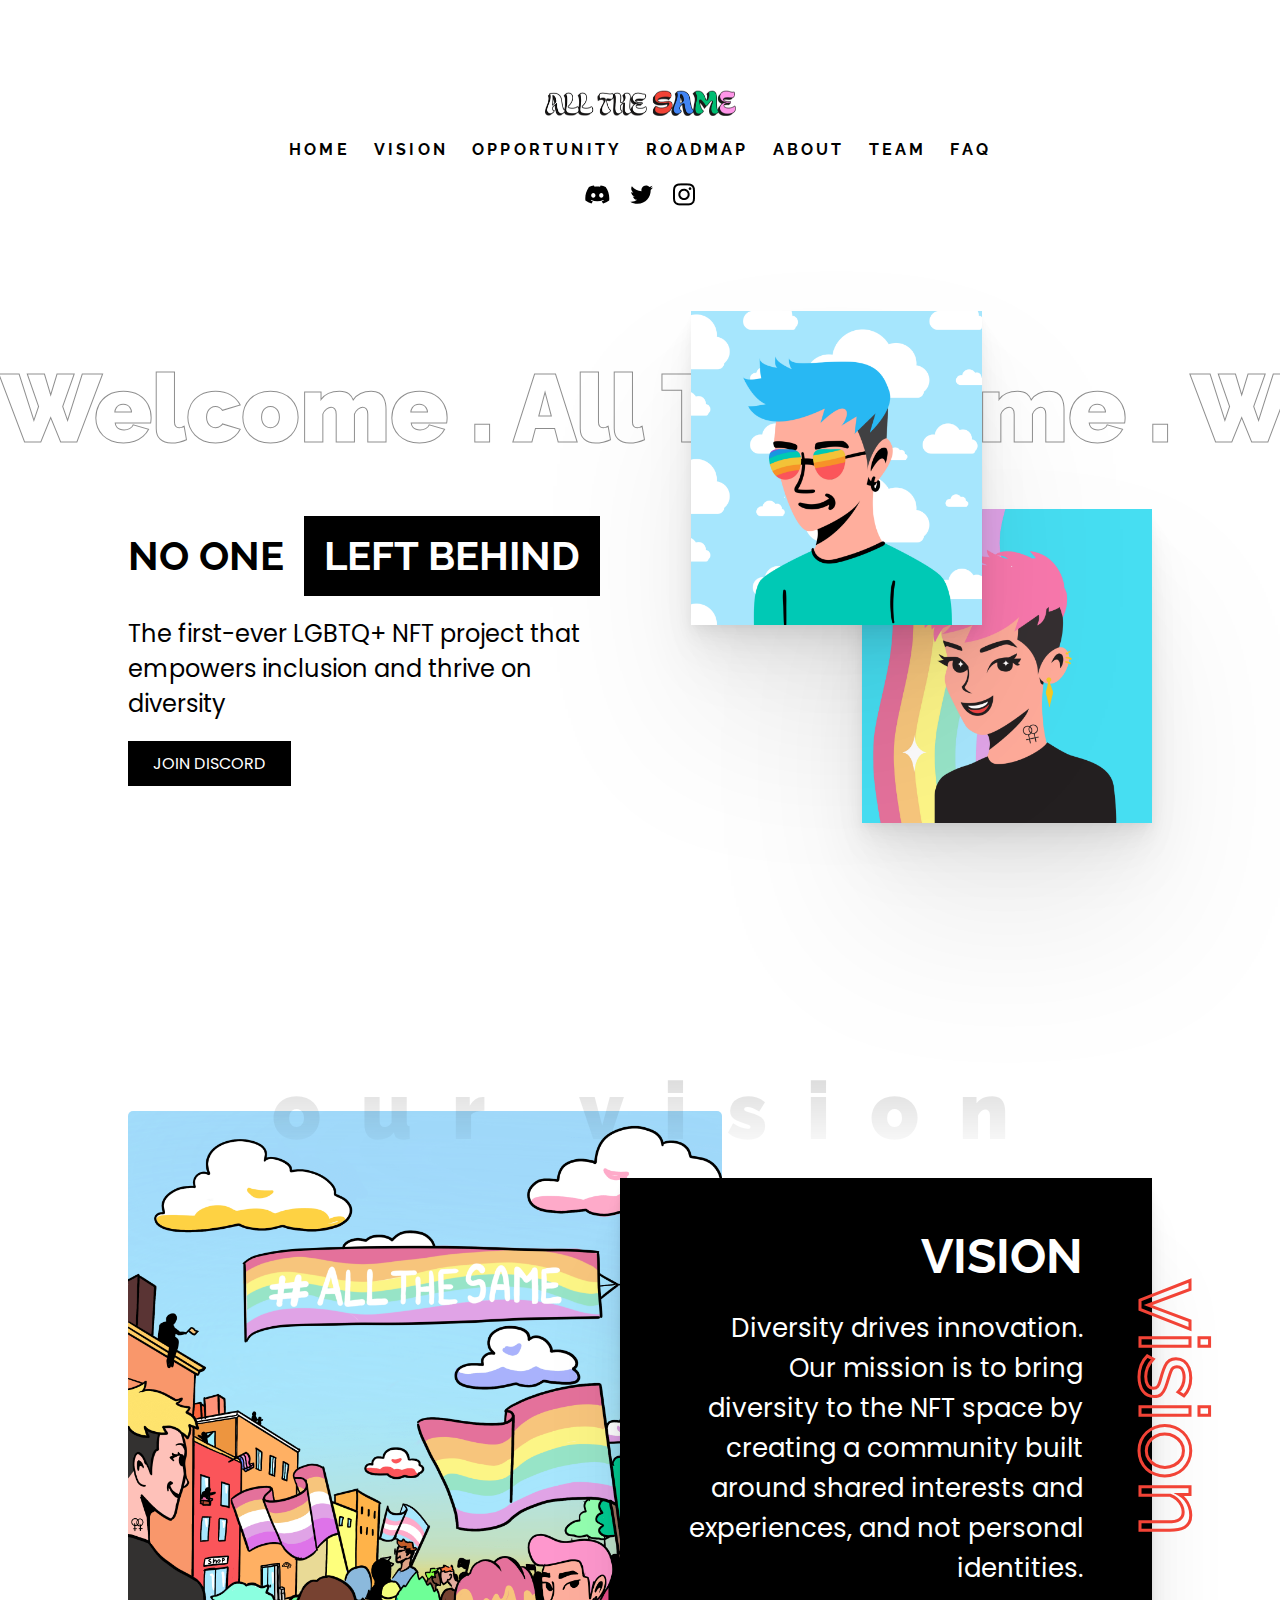
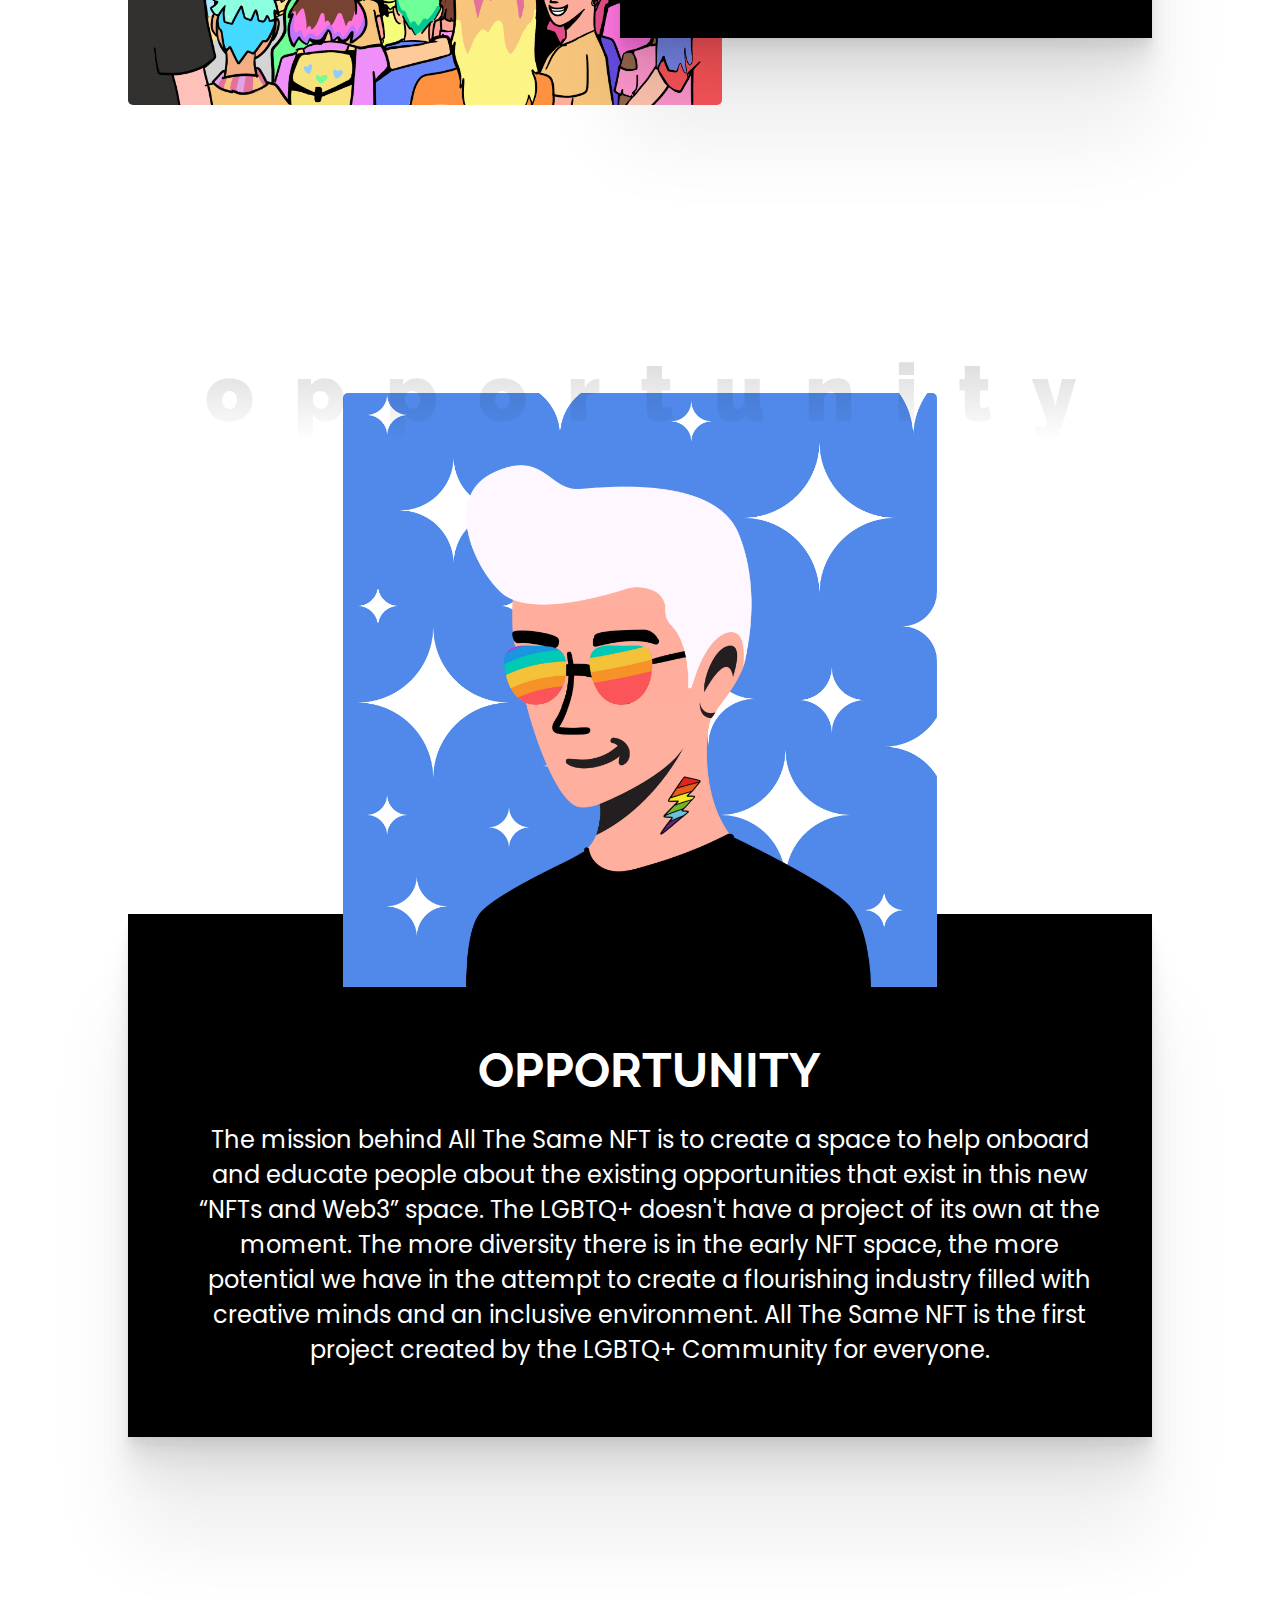
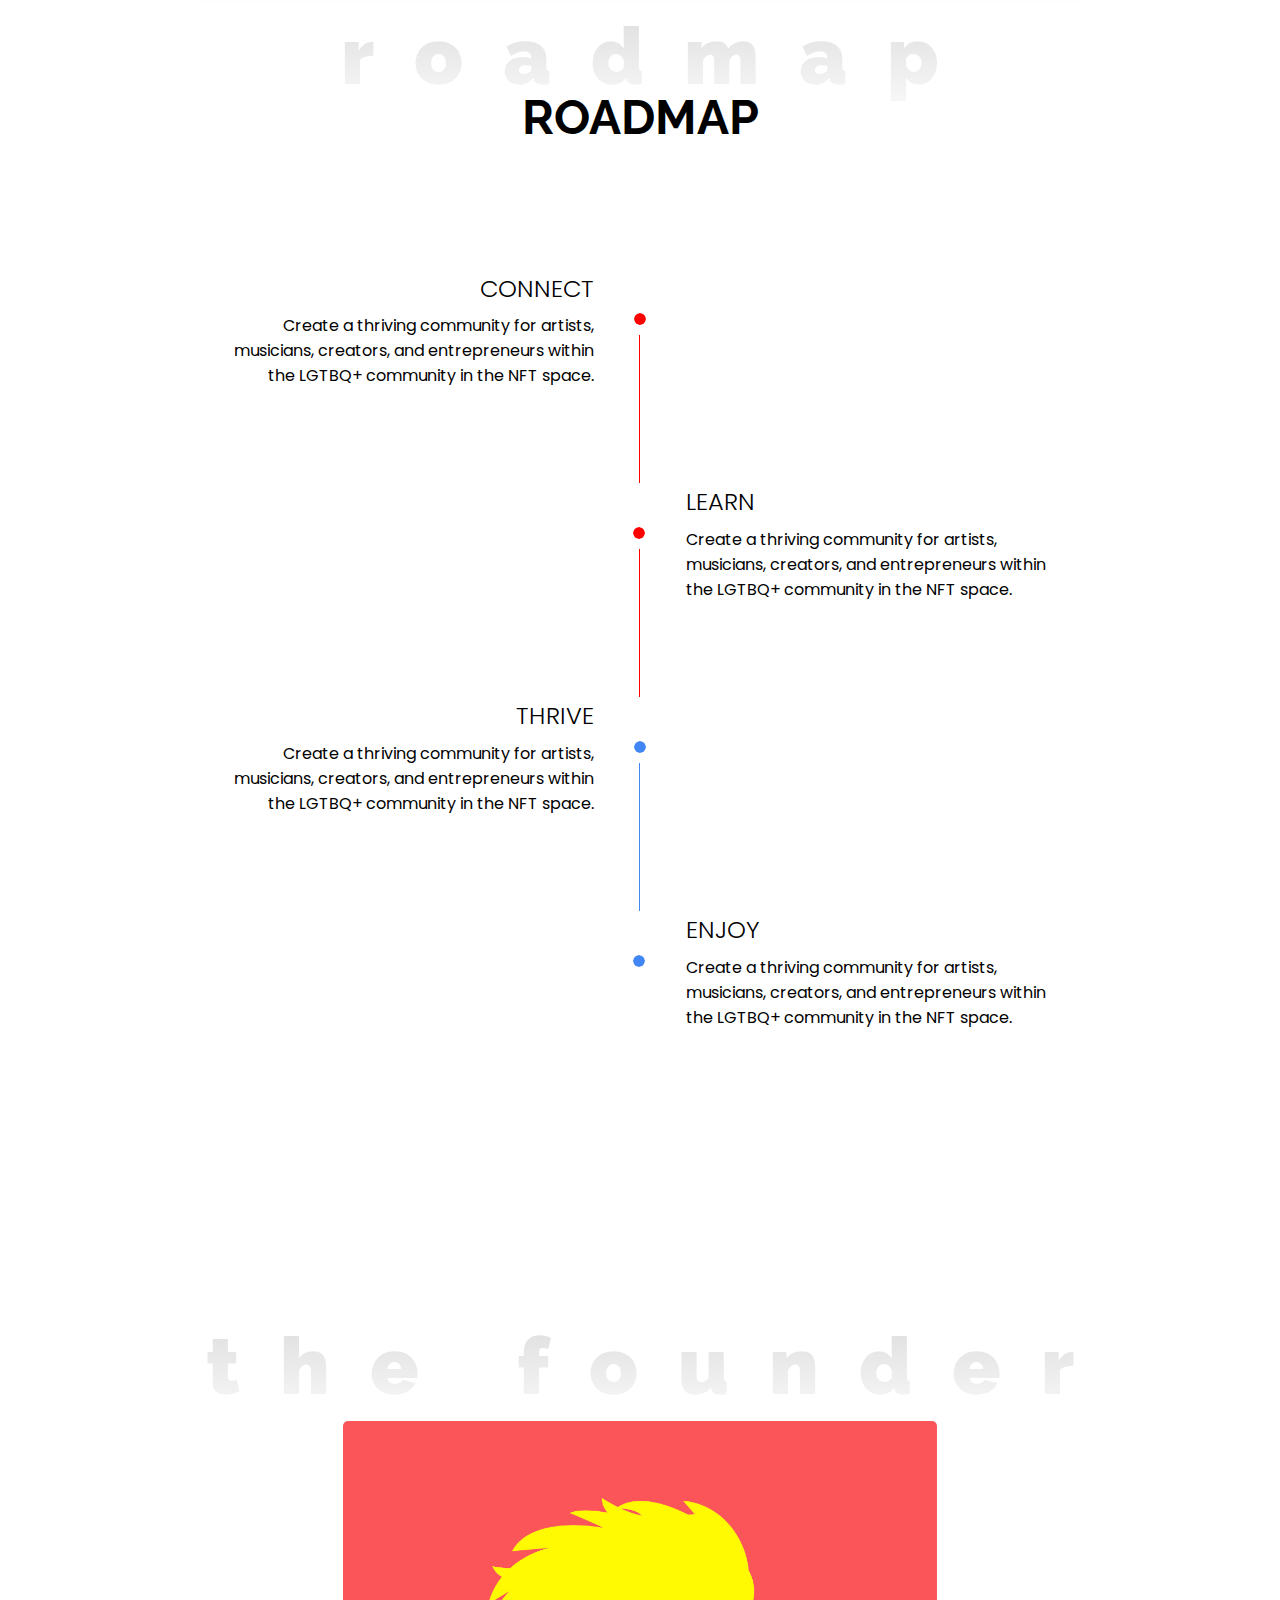
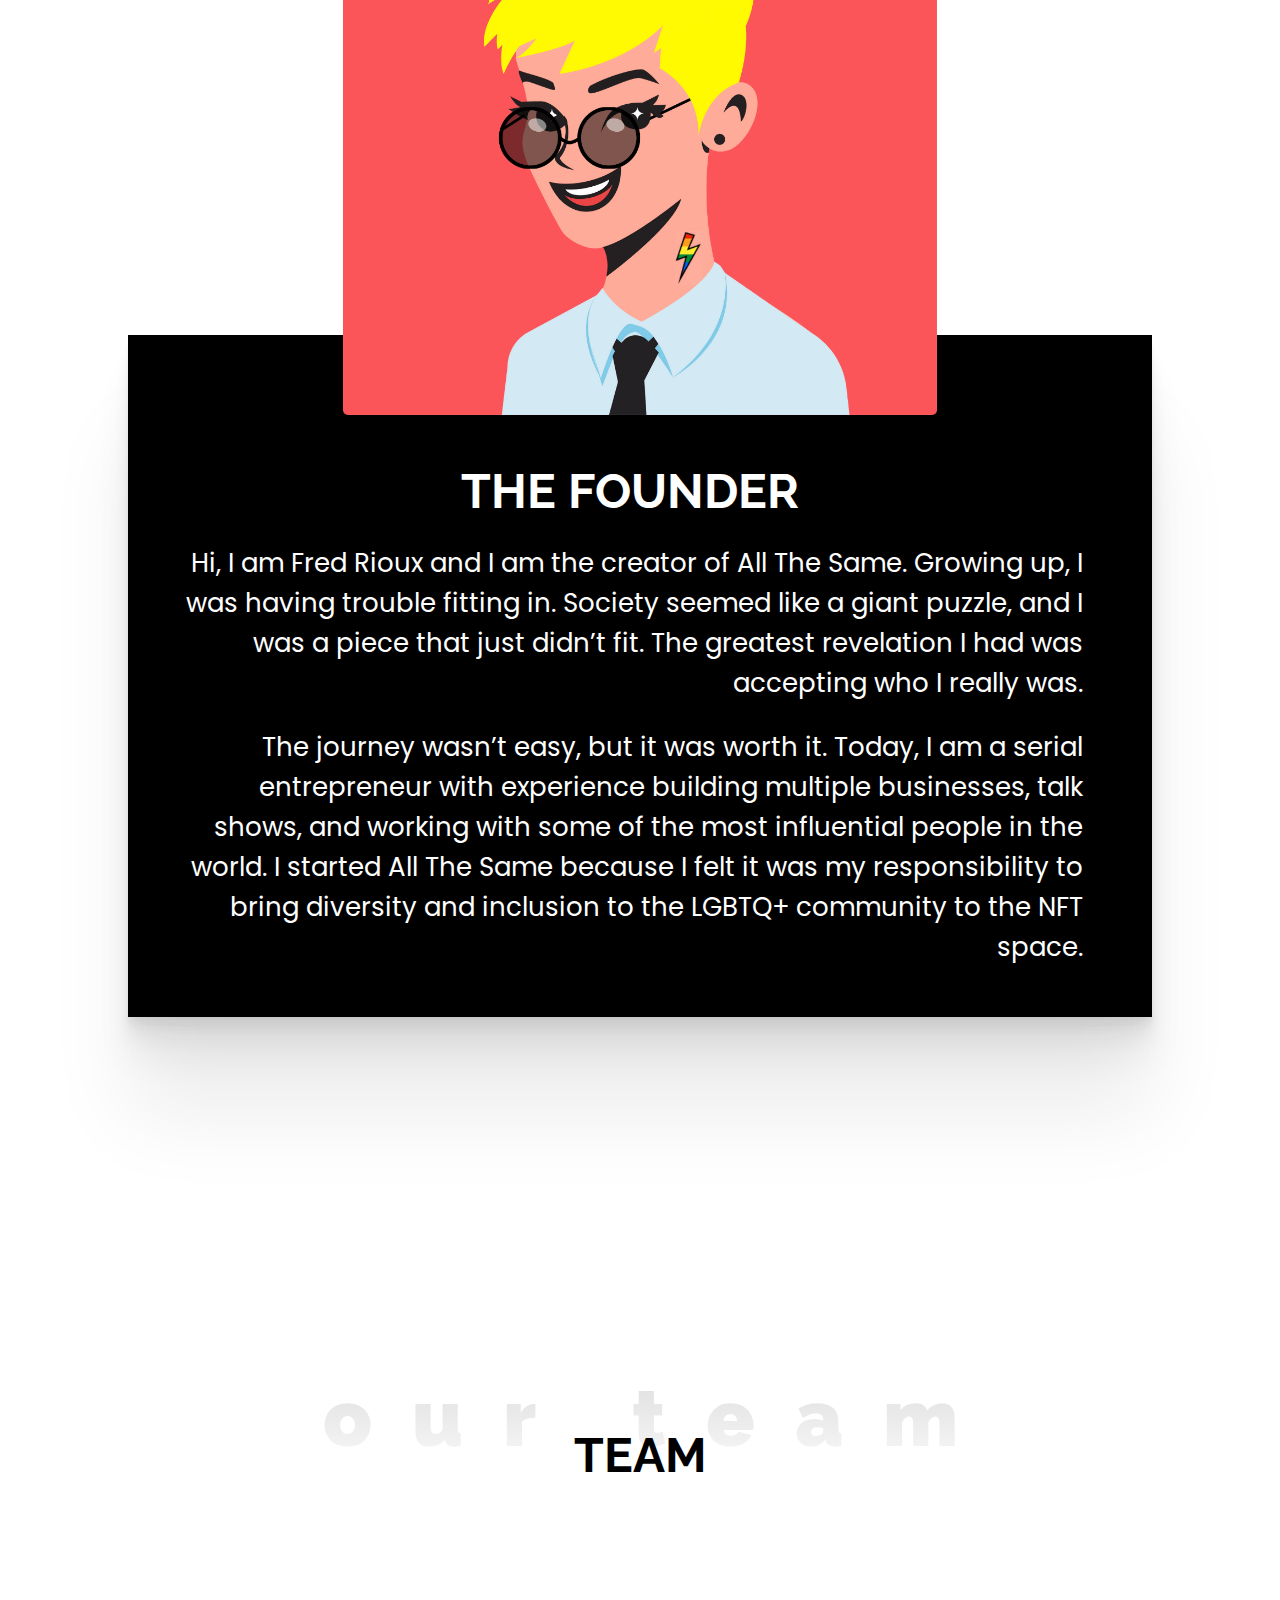
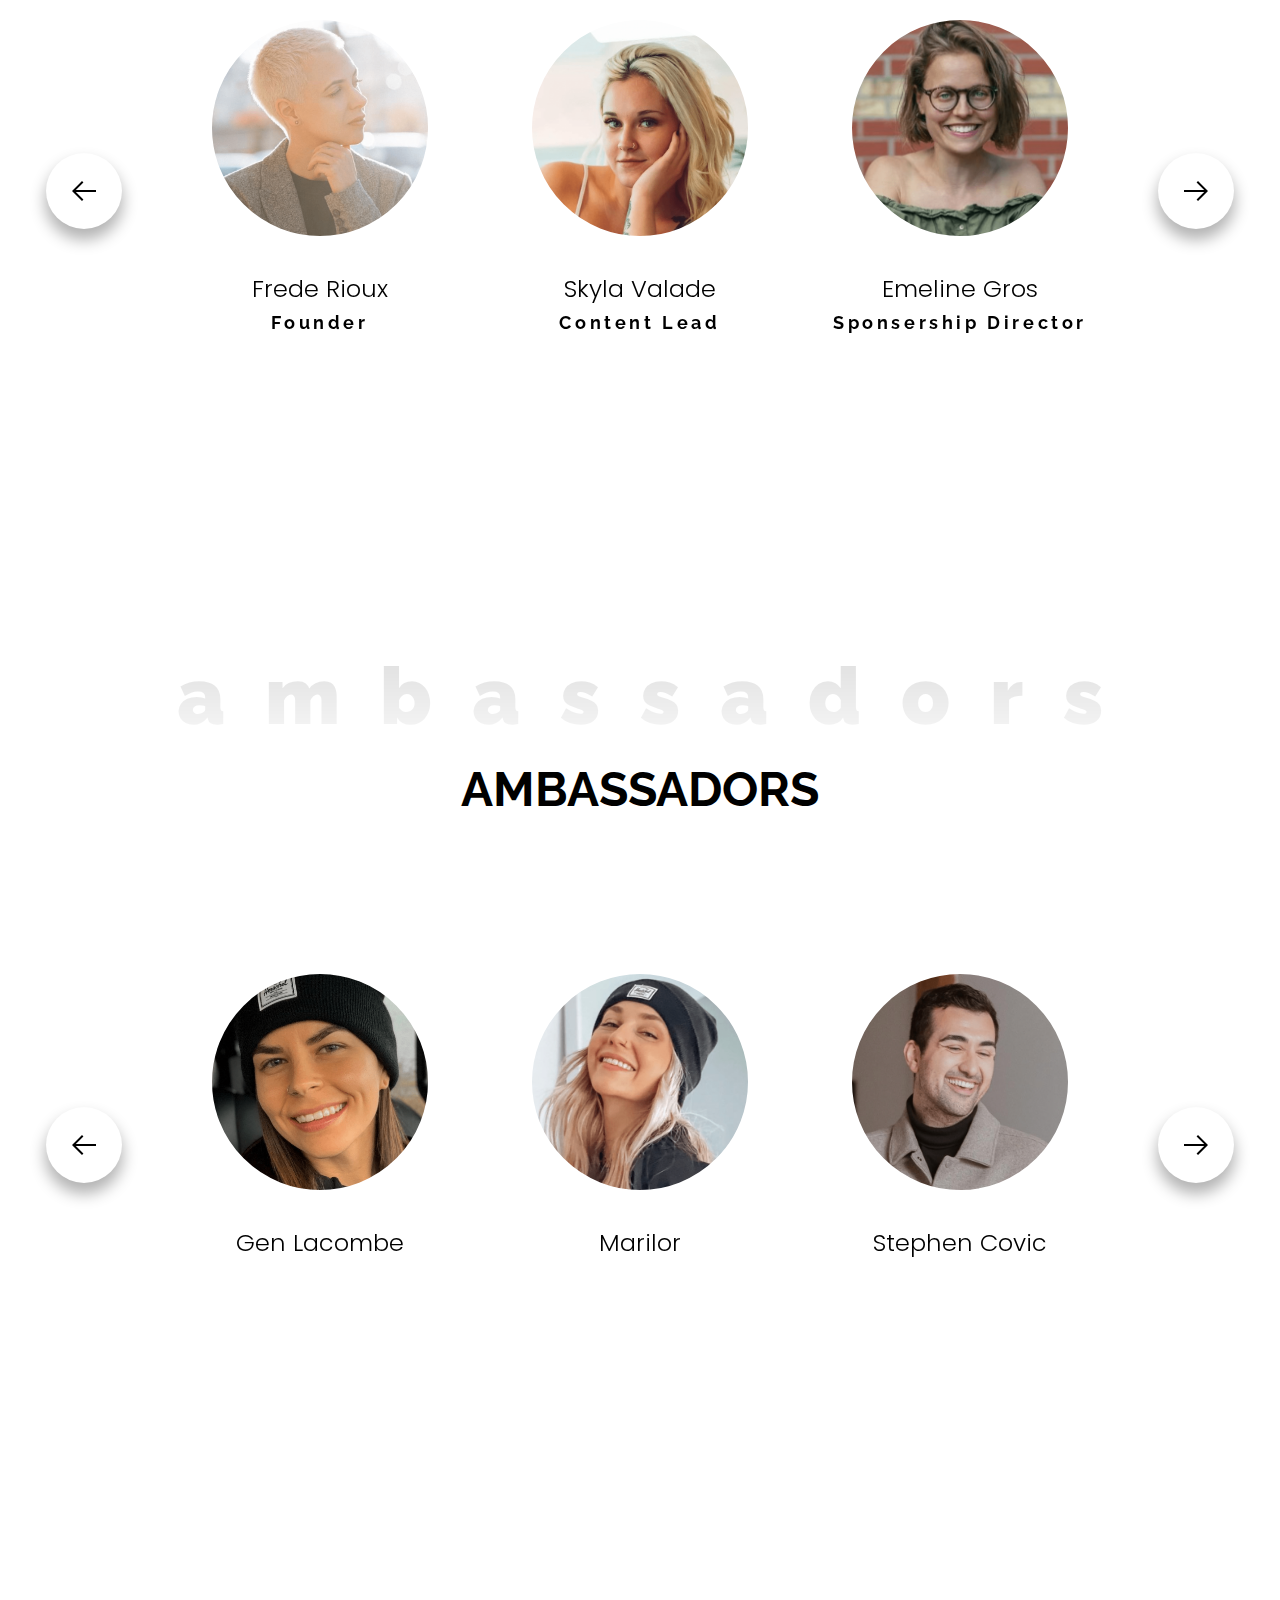
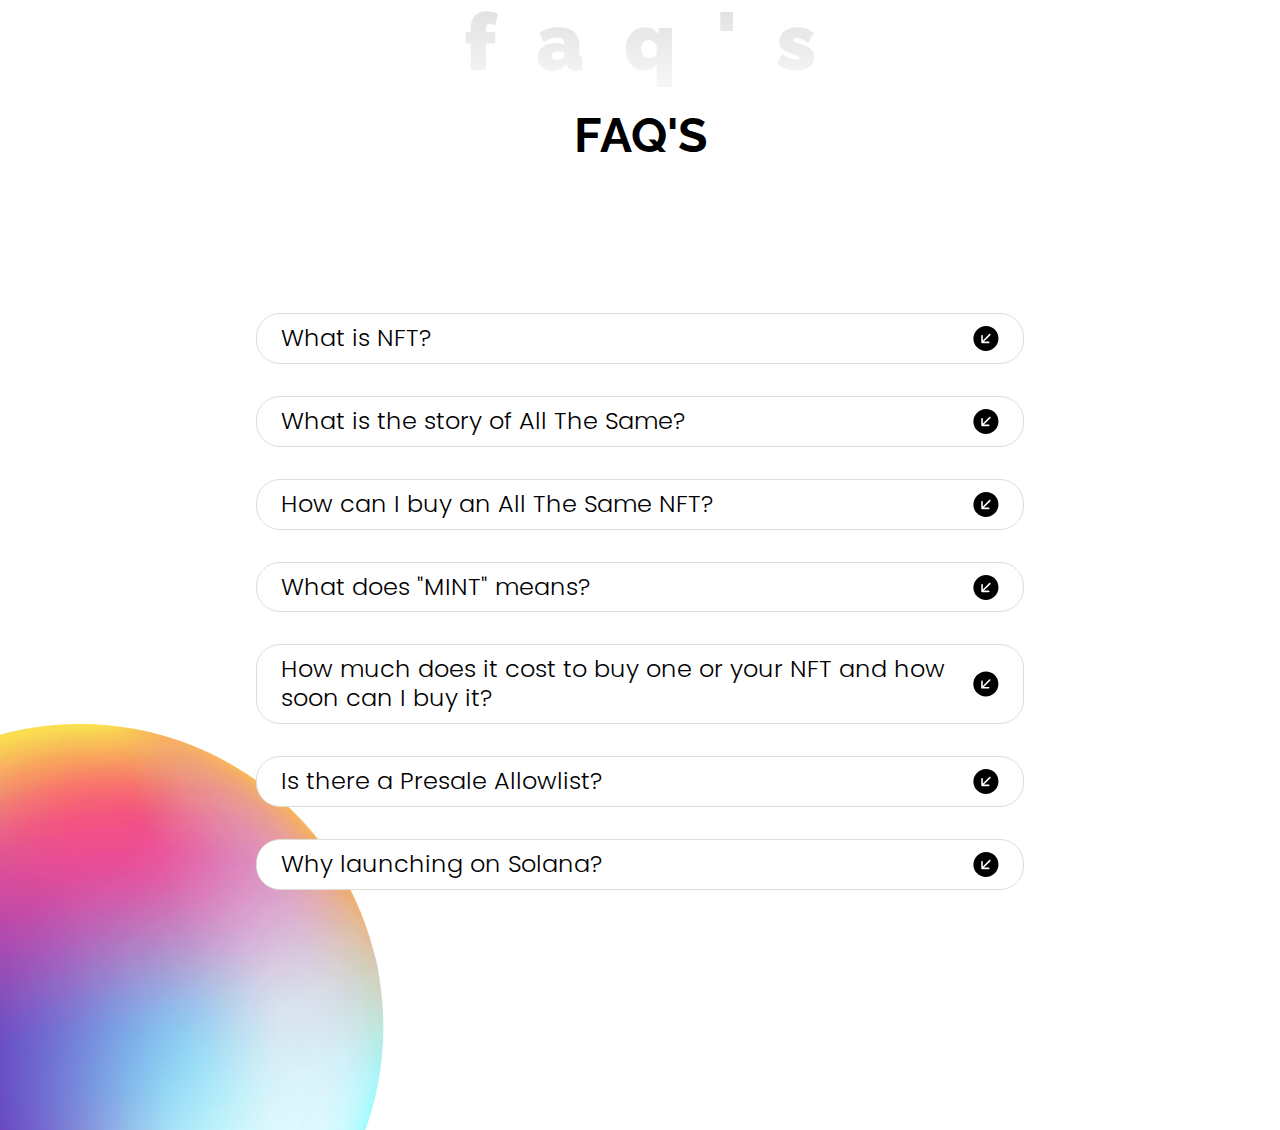
==== commit 08acb50e: "fixing issues" ====
--- a/index.html
+++ b/index.html
@@ -53,7 +53,7 @@
 
                 <ul class="nav-list">
                     <li class="nav-item">
-                        <a href="/">home</a>
+                        <a href="#">home</a>
                     </li>
                     <li class="nav-item">
                         <a href="#vision">vision</a>
@@ -179,9 +179,7 @@
                 </div>
                 <div class="content">
                     <h1>opportunity</h1>
-                    <p>A new era of the internet has begun. We have a once in a lifetime opportunity to participate in
-                        it and bring diverse access for everyone. As of today, the NFT space lacks diversity and
-                        inclusion for the LGBTQ+ community. We are here to change this.</p>
+                    <p>The mission behind All The Same NFT is to create a space to help onboard and educate people about the existing opportunities that exist in this new “NFTs and Web3” space. The LGBTQ+ doesn't have a project of its own at the moment. The more diversity there is in the early NFT space, the more potential we have in the attempt to create a flourishing industry filled with creative minds and an inclusive environment. All The Same NFT is the first project created by the LGBTQ+ Community for everyone.</p>
 
                 </div>
                 <span class="rotated-outlined-text">opportunity</span>
@@ -859,7 +857,7 @@
 
                     <div class="faq-item visible">
                         <div class="faq-header">
-                            <h2>Why Solana and no Ethereum?</h2>
+                            <h2>Why launching on Solana?</h2>
                             <img src="assets/faq-arrow.svg" alt="arrow">
                         </div>
                         <div class="faq-body">
--- a/css/app.css
+++ b/css/app.css
@@ -7,7 +7,6 @@
 
 html {
   font-size: 16px;
-  scroll-behavior: smooth;
 }
 
 body {
@@ -62,6 +61,9 @@
   clear: both;
 }
 
+header {
+  overflow: unset !important;
+}
 header .container.first-container {
   display: -webkit-box;
   display: -ms-flexbox;
@@ -75,8 +77,9 @@
   margin-top: 5.625rem;
   margin-bottom: 6.5625rem;
   max-width: 94.5rem;
-}
-@media screen and (max-width: 1439.9px) {
+  min-height: 3rem;
+}
+@media screen and (max-width: 1300px) {
   header .container.first-container {
     -webkit-box-orient: vertical;
     -webkit-box-direction: normal;
@@ -99,14 +102,14 @@
   }
 }
 header .container.first-container .logo {
-  width: 25rem;
-  height: 4.17rem;
+  width: 12rem;
 }
 header .container.first-container .logo a {
   display: block;
 }
 header .container.first-container .logo img {
   width: 100%;
+  display: block;
 }
 @media screen and (max-width: 992px) {
   header .container.first-container .logo {
@@ -151,7 +154,7 @@
   display: -webkit-box;
   display: -ms-flexbox;
   display: flex;
-  gap: 1.875rem;
+  gap: 1.5rem;
 }
 @media screen and (max-width: 992px) {
   header .container.first-container nav .nav-list {
@@ -176,8 +179,8 @@
   font-size: 1rem;
   font-family: "Raleway", sans-serif;
   font-weight: 700;
-  line-height: 1.3125rem;
   letter-spacing: 0.2em;
+  display: block;
 }
 header .container.first-container nav .nav-header {
   display: none;
@@ -233,8 +236,14 @@
   display: -webkit-box;
   display: -ms-flexbox;
   display: flex;
+  -webkit-box-align: center;
+      -ms-flex-align: center;
+          align-items: center;
   gap: 1.25rem;
   list-style: none;
+}
+header .container.first-container .social.for-desktop ul li a img {
+  display: block;
 }
 header .container.first-container .humberger-menu {
   display: none;
@@ -488,45 +497,6 @@
   opacity: 0;
   -webkit-transition: all 0.3s ease-in;
   transition: all 0.3s ease-in;
-  /*&:first-child{
-      position: relative;
-      z-index: 1; 
-      opacity: 0;
-      //transform: translate(0 , 6.5rem);
-      @include mobile{
-          transform: translateX(-3rem);
-      }
-      &.visible{
-          opacity: 1;
-          //transform: translate(-13rem , 6.5rem);
-          @include mobile{
-              opacity: 1;
-              //transform: translateX(0);
-          }
-      }
-  }
-  &:nth-child(2){
-      opacity: 0;
-      transform: translate(-13rem ,0);
-      @include mobile{
-          opacity: 0;
-          transform: translateX(3rem);
-          margin-left: auto;
-          margin-top: -3.5rem;
-      }
-      &.visible{
-          opacity: 1;
-          transform: translate(0 , 0);
-          @include mobile{
-              opacity: 1;
-              transform: translateX(0);
-          }
-      }
-  }*/
-  /*@include mobile{
-      width: 12.4rem;
-      height: 13.3rem;
-  }*/
 }
 header .intro .intro-imgs .img:last-child {
   margin-left: auto;
@@ -628,8 +598,6 @@
   opacity: 0;
   -webkit-transform: translateX(-3rem);
           transform: translateX(-3rem);
-  -webkit-transition: all 0.3s ease-in;
-  transition: all 0.3s ease-in;
 }
 @media screen and (max-width: 992px) {
   .vision-wrapper .container .img {
@@ -662,8 +630,6 @@
   opacity: 0;
   -webkit-transform: translateX(3rem) translateY(-50%);
           transform: translateX(3rem) translateY(-50%);
-  -webkit-transition: all 0.3s ease-in;
-  transition: all 0.3s ease-in;
   z-index: 1;
   background-color: #4285f4;
   text-align: right;
@@ -751,8 +717,6 @@
   opacity: 0;
   -webkit-transform: translateY(-50%) translateX(calc( (50% - 3.5rem + 4.875rem) + 3rem )) rotate(90deg);
           transform: translateY(-50%) translateX(calc( (50% - 3.5rem + 4.875rem) + 3rem )) rotate(90deg);
-  -webkit-transition: all 0.3s ease-in;
-  transition: all 0.3s ease-in;
   -webkit-transition-delay: 0.75s;
           transition-delay: 0.75s;
   z-index: 2;
@@ -807,6 +771,20 @@
 }
 .opportunity-wrapper .container {
   position: relative;
+}
+@media screen and (max-width: 1439.9px) {
+  .opportunity-wrapper .container {
+    display: -webkit-box;
+    display: -ms-flexbox;
+    display: flex;
+    -webkit-box-orient: vertical;
+    -webkit-box-direction: normal;
+        -ms-flex-direction: column;
+            flex-direction: column;
+    -webkit-box-align: center;
+        -ms-flex-align: center;
+            align-items: center;
+  }
 }
 @media screen and (max-width: 992px) {
   .opportunity-wrapper .container {
@@ -866,17 +844,10 @@
   float: right;
   border-radius: 5px;
   overflow: hidden;
-  -webkit-transform: translateX(3rem);
-          transform: translateX(3rem);
-  opacity: 0;
-  -webkit-transition: all 0.3s ease-in;
-  transition: all 0.3s ease-in;
 }
 @media screen and (max-width: 992px) {
   .opportunity-wrapper .container .img {
     width: 60%;
-    -webkit-transform: translateY(-3rem);
-            transform: translateY(-3rem);
   }
 }
 @media screen and (max-width: 768px) {
@@ -900,9 +871,8 @@
   position: absolute;
   left: 0;
   top: 50%;
-  opacity: 0;
-  -webkit-transform: translateX(-3rem) translateY(-50%);
-          transform: translateX(-3rem) translateY(-50%);
+  -webkit-transform: translateY(-50%);
+          transform: translateY(-50%);
   -webkit-transition: all 0.3s ease-in;
   transition: all 0.3s ease-in;
   z-index: 1;
@@ -912,9 +882,17 @@
           box-shadow: 0px 100px 80px rgba(0, 0, 0, 0.07), 0px 41.7776px 33.4221px rgba(0, 0, 0, 0.0503198), 0px 22.3363px 17.869px rgba(0, 0, 0, 0.0417275), 0px 12.5216px 10.0172px rgba(0, 0, 0, 0.035), 0px 6.6501px 5.32008px rgba(0, 0, 0, 0.0282725), 0px 2.76726px 2.21381px rgba(0, 0, 0, 0.0196802);
   max-width: 52%;
 }
-@media screen and (max-width: 1199.9px) {
+@media screen and (max-width: 1439.9px) {
   .opportunity-wrapper .container .content {
-    padding: 1.5rem 2rem 1.5rem;
+    position: relative;
+    top: 0;
+    margin-top: -5rem;
+    -webkit-transform: none;
+            transform: none;
+    max-width: 100%;
+    text-align: center;
+    padding-top: 8rem;
+    z-index: -1;
   }
 }
 @media screen and (max-width: 992px) {
@@ -930,6 +908,8 @@
     z-index: -1;
     -webkit-transform: translateY(3rem);
             transform: translateY(3rem);
+    bottom: 0;
+    top: unset;
   }
 }
 .opportunity-wrapper .container .content h1 {
@@ -953,7 +933,6 @@
 .opportunity-wrapper .container .content p {
   font-size: 1.5rem;
   margin-bottom: 1.25rem;
-  max-width: 33.125rem;
 }
 @media screen and (max-width: 1199.9px) {
   .opportunity-wrapper .container .content p {
@@ -981,14 +960,14 @@
   position: absolute;
   top: 50%;
   left: 0;
-  opacity: 0;
-  -webkit-transform: translateY(-50%) translateX(calc( (-50% + 3.5rem - 4.875rem) - 3rem )) rotate(-90deg);
-          transform: translateY(-50%) translateX(calc( (-50% + 3.5rem - 4.875rem) - 3rem )) rotate(-90deg);
-  -webkit-transition: all 0.3s ease-in;
-  transition: all 0.3s ease-in;
-  -webkit-transition-delay: 0.75s;
-          transition-delay: 0.75s;
+  -webkit-transform: translateY(-50%) translateX(calc( (-50% + 3.5rem - 4.875rem) )) rotate(-90deg);
+          transform: translateY(-50%) translateX(calc( (-50% + 3.5rem - 4.875rem) )) rotate(-90deg);
   z-index: 2;
+}
+@media screen and (max-width: 1439.9px) {
+  .opportunity-wrapper .container .rotated-outlined-text {
+    display: none;
+  }
 }
 @media screen and (max-width: 1199.9px) {
   .opportunity-wrapper .container .rotated-outlined-text {
@@ -1000,31 +979,32 @@
     display: none;
   }
 }
-.opportunity-wrapper.visible .img {
-  -webkit-transform: translateX(0);
-          transform: translateX(0);
-  opacity: 1;
+.opportunity-wrapper.visible {
+  /* @include mobile{
+      .img{
+          transform: translateY(0);
+          opacity: 1;
+      }
+      .content{
+          transform: translateX(0) translateY(0);
+          opacity: 1;
+      }
+  } */
 }
 .opportunity-wrapper.visible .content {
-  -webkit-transform: translateX(0) translateY(-50%);
-          transform: translateX(0) translateY(-50%);
-  opacity: 1;
-}
-.opportunity-wrapper.visible .rotated-outlined-text {
-  opacity: 1;
-  -webkit-transform: translateY(-50%) translateX(calc( (-50% + 3.5rem - 4.875rem) )) rotate(-90deg);
-          transform: translateY(-50%) translateX(calc( (-50% + 3.5rem - 4.875rem) )) rotate(-90deg);
-}
-@media screen and (max-width: 992px) {
-  .opportunity-wrapper.visible .img {
-    -webkit-transform: translateY(0);
-            transform: translateY(0);
-    opacity: 1;
-  }
+  -webkit-transform: translateY(-50%);
+          transform: translateY(-50%);
+}
+@media screen and (max-width: 1439.9px) {
   .opportunity-wrapper.visible .content {
-    -webkit-transform: translateX(0) translateY(0);
-            transform: translateX(0) translateY(0);
-    opacity: 1;
+    -webkit-transform: none;
+            transform: none;
+  }
+}
+@media screen and (max-width: 992px) {
+  .opportunity-wrapper.visible .content {
+    -webkit-transform: none;
+            transform: none;
   }
 }
 
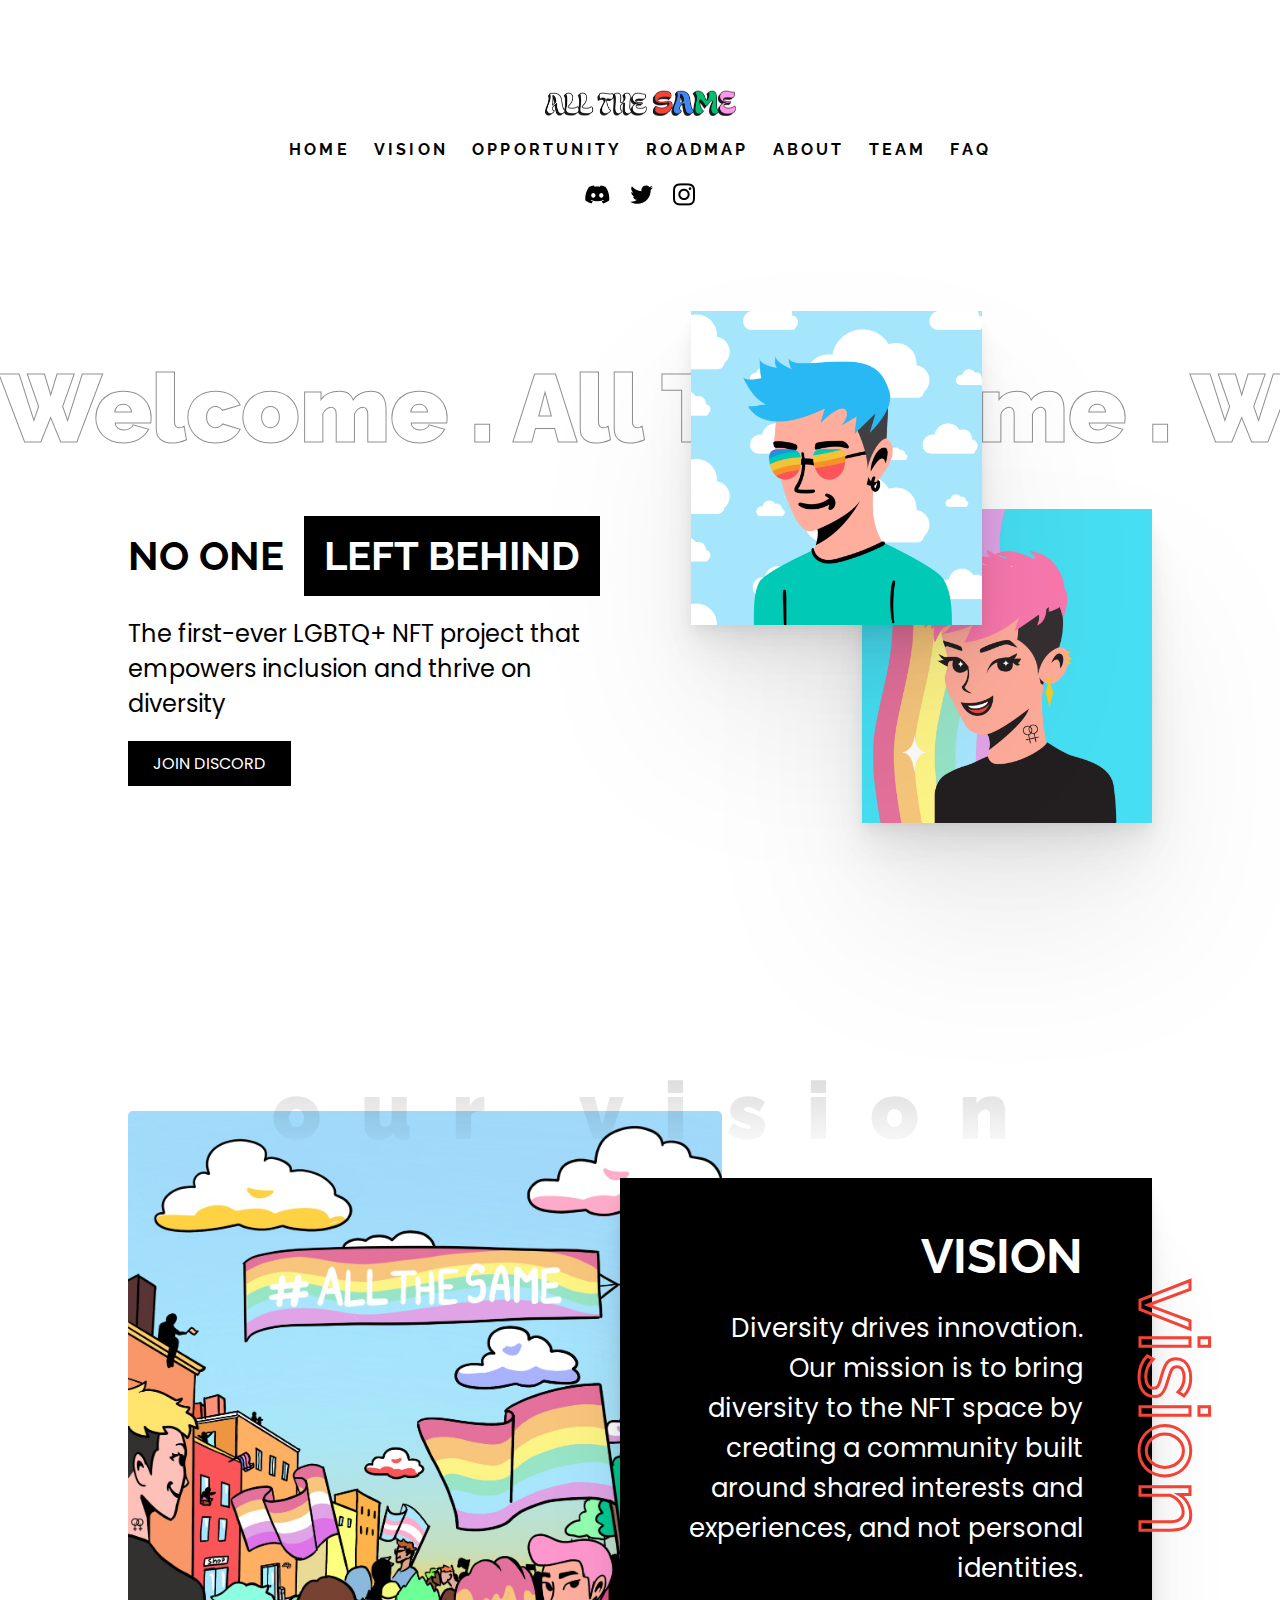
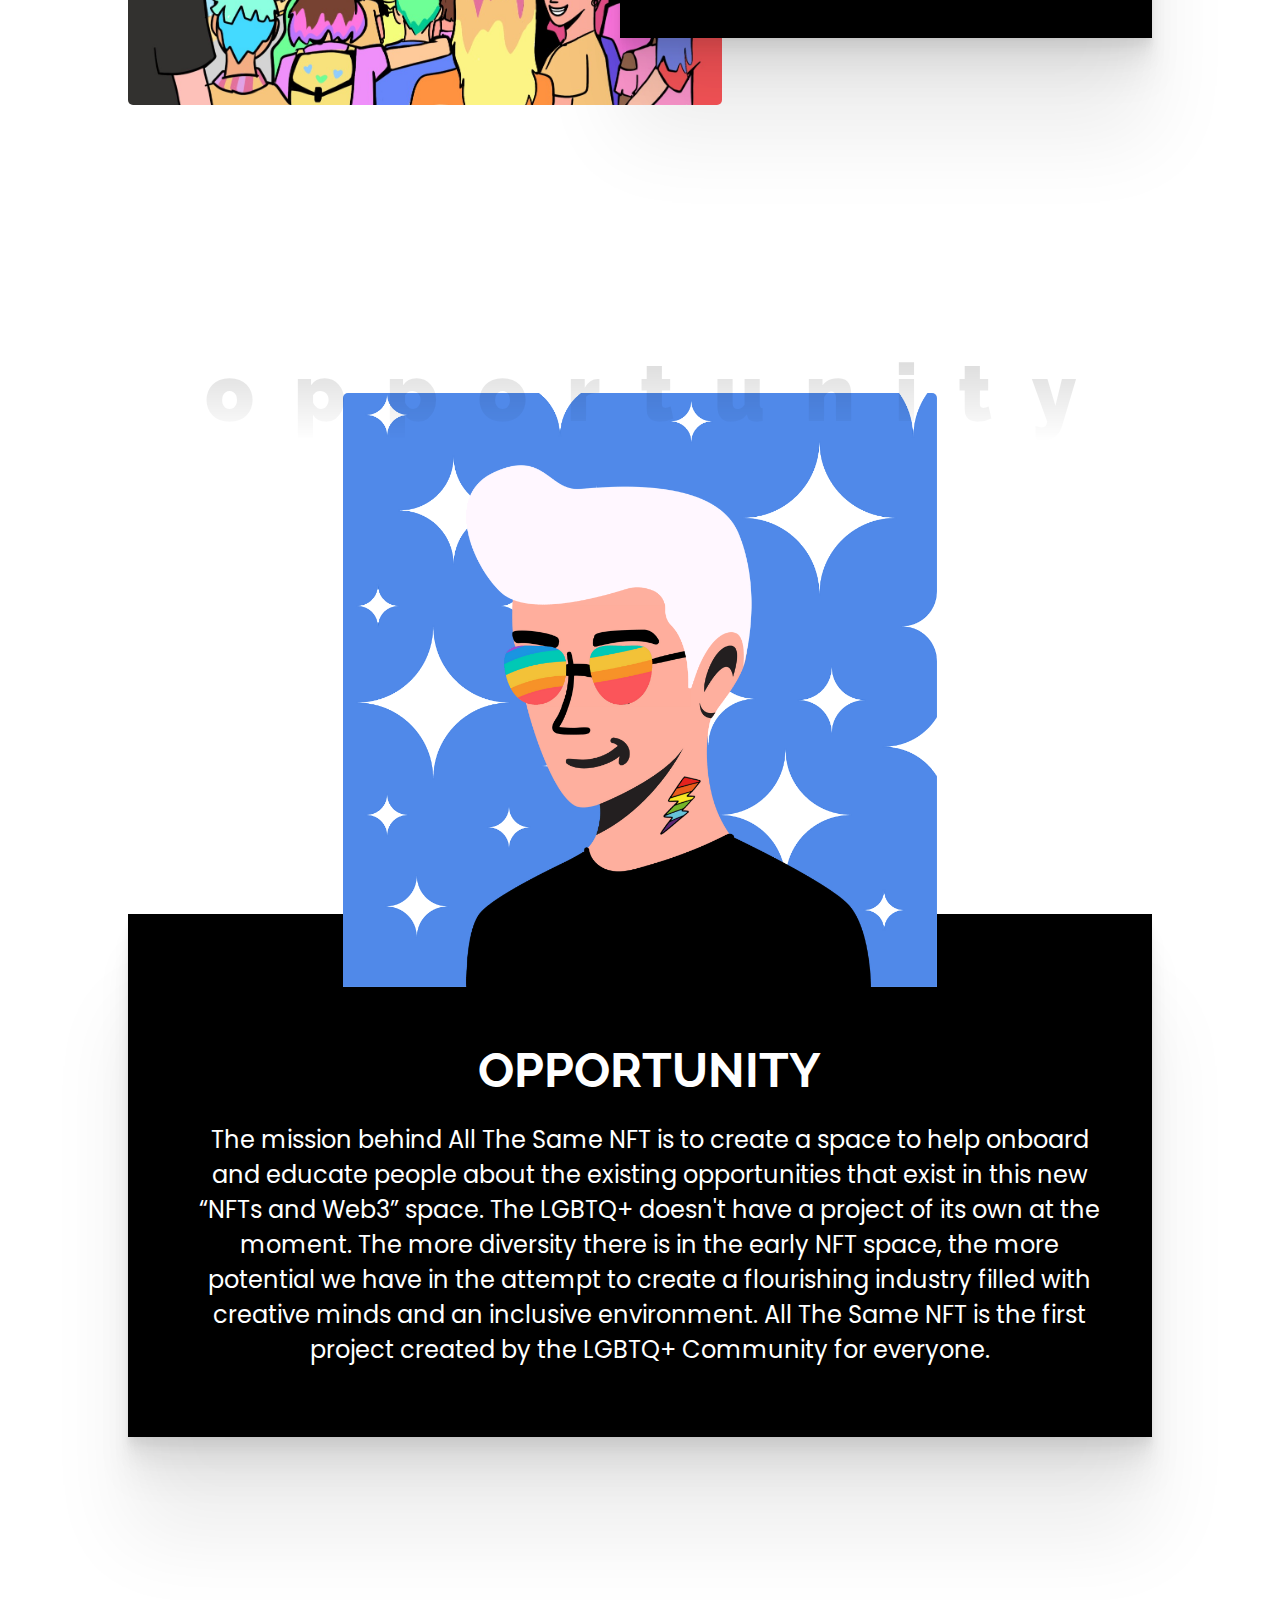
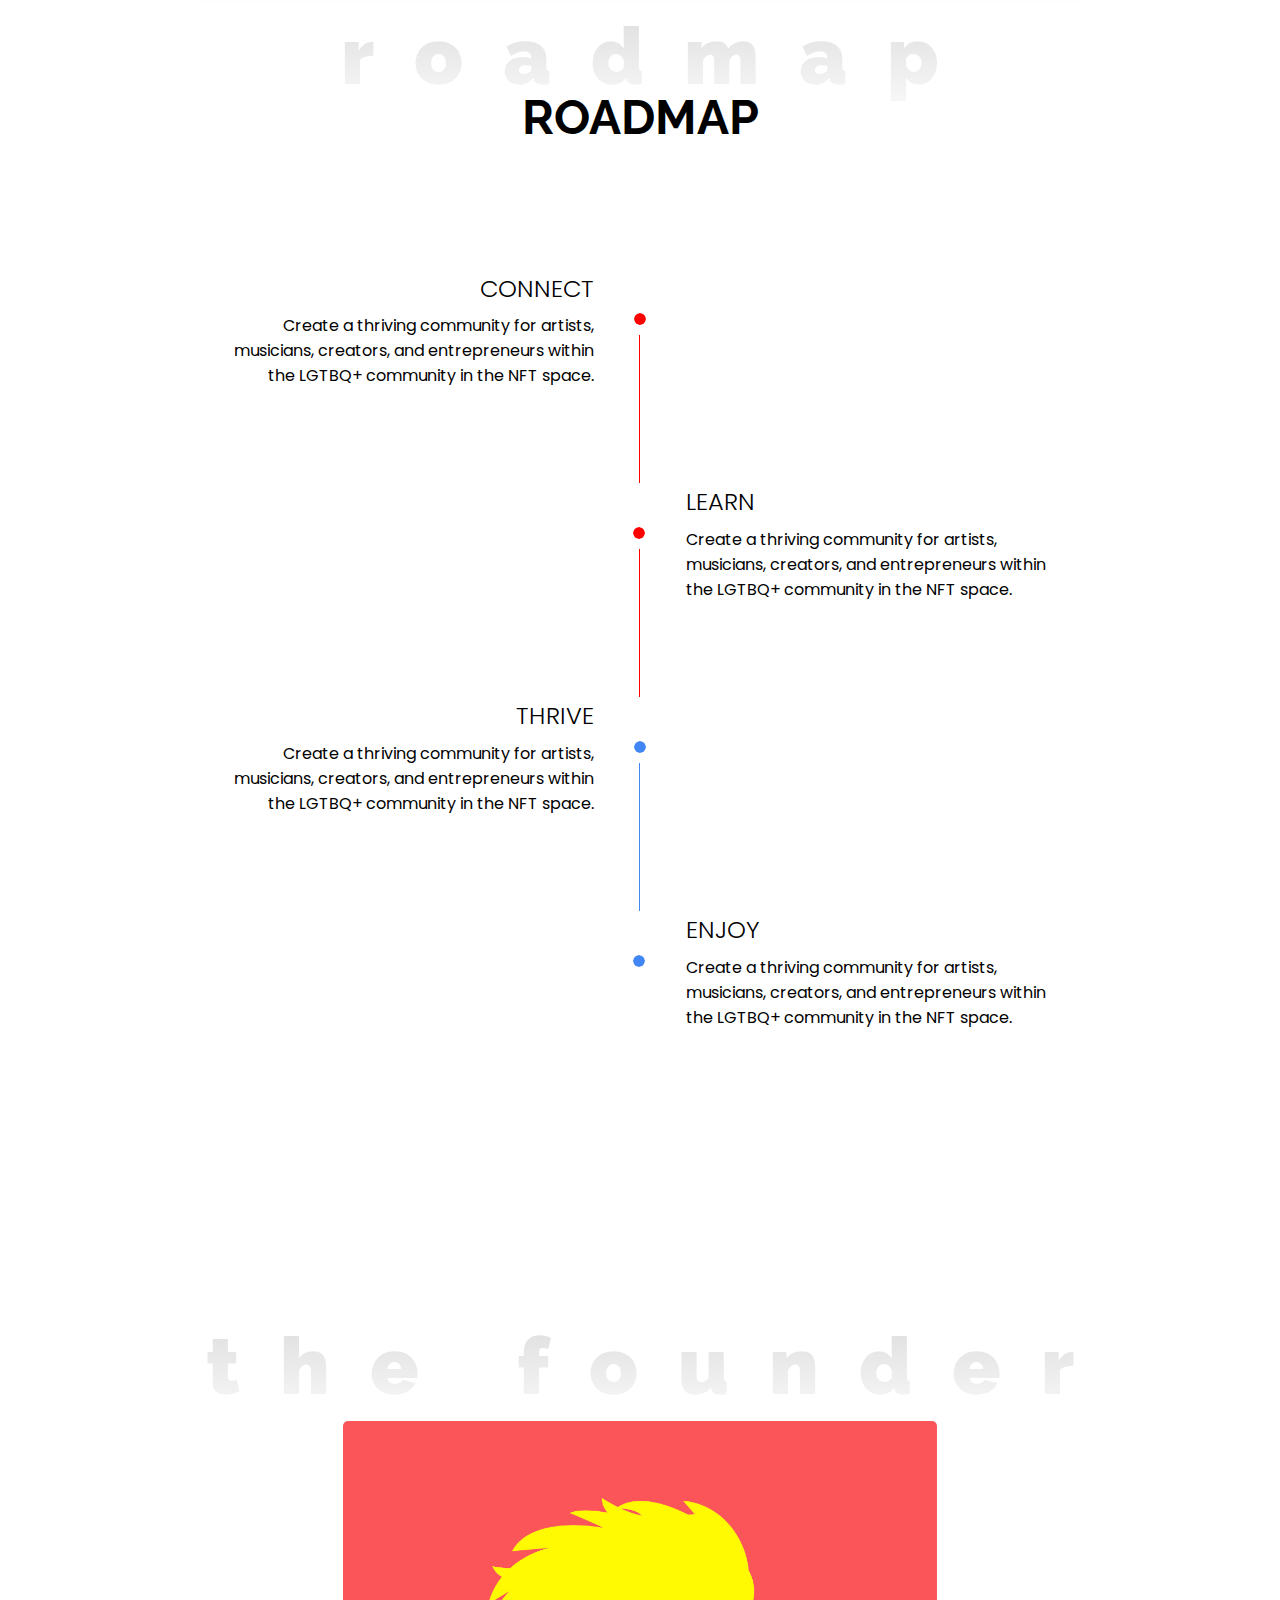
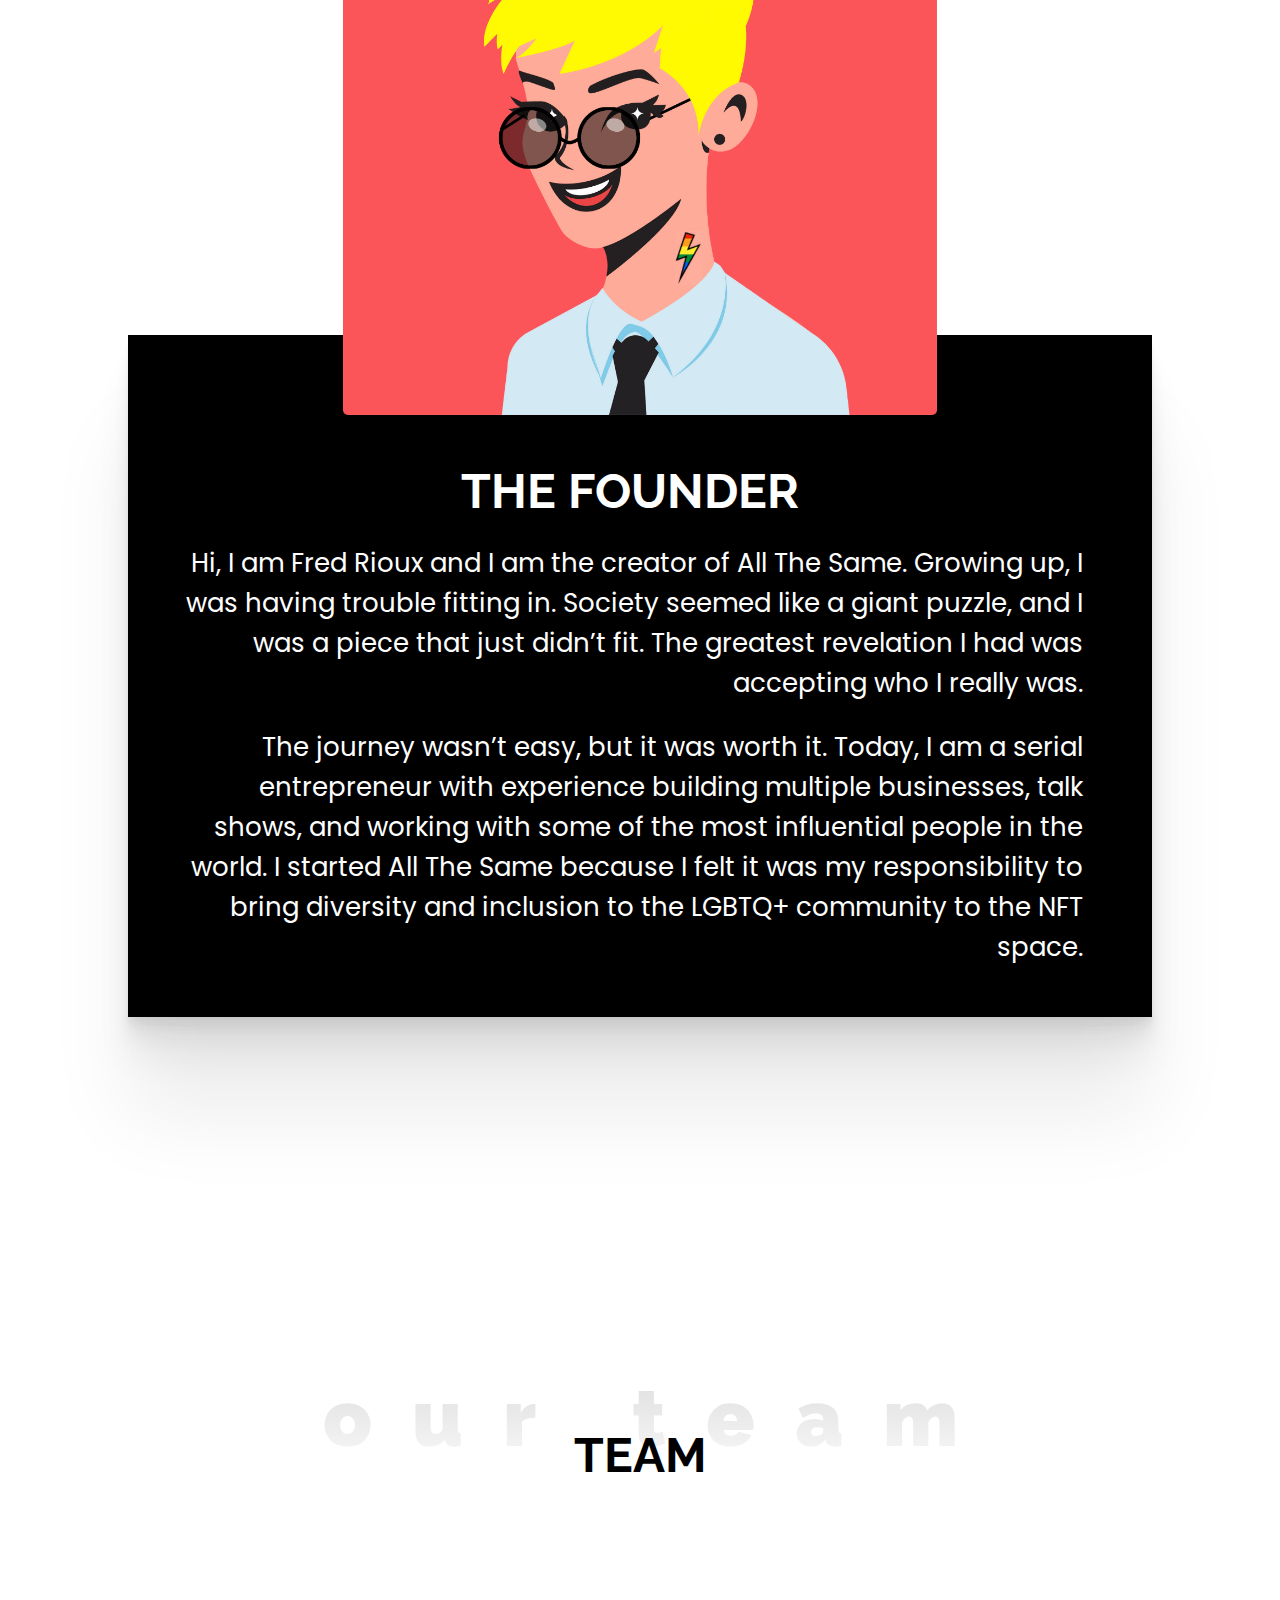
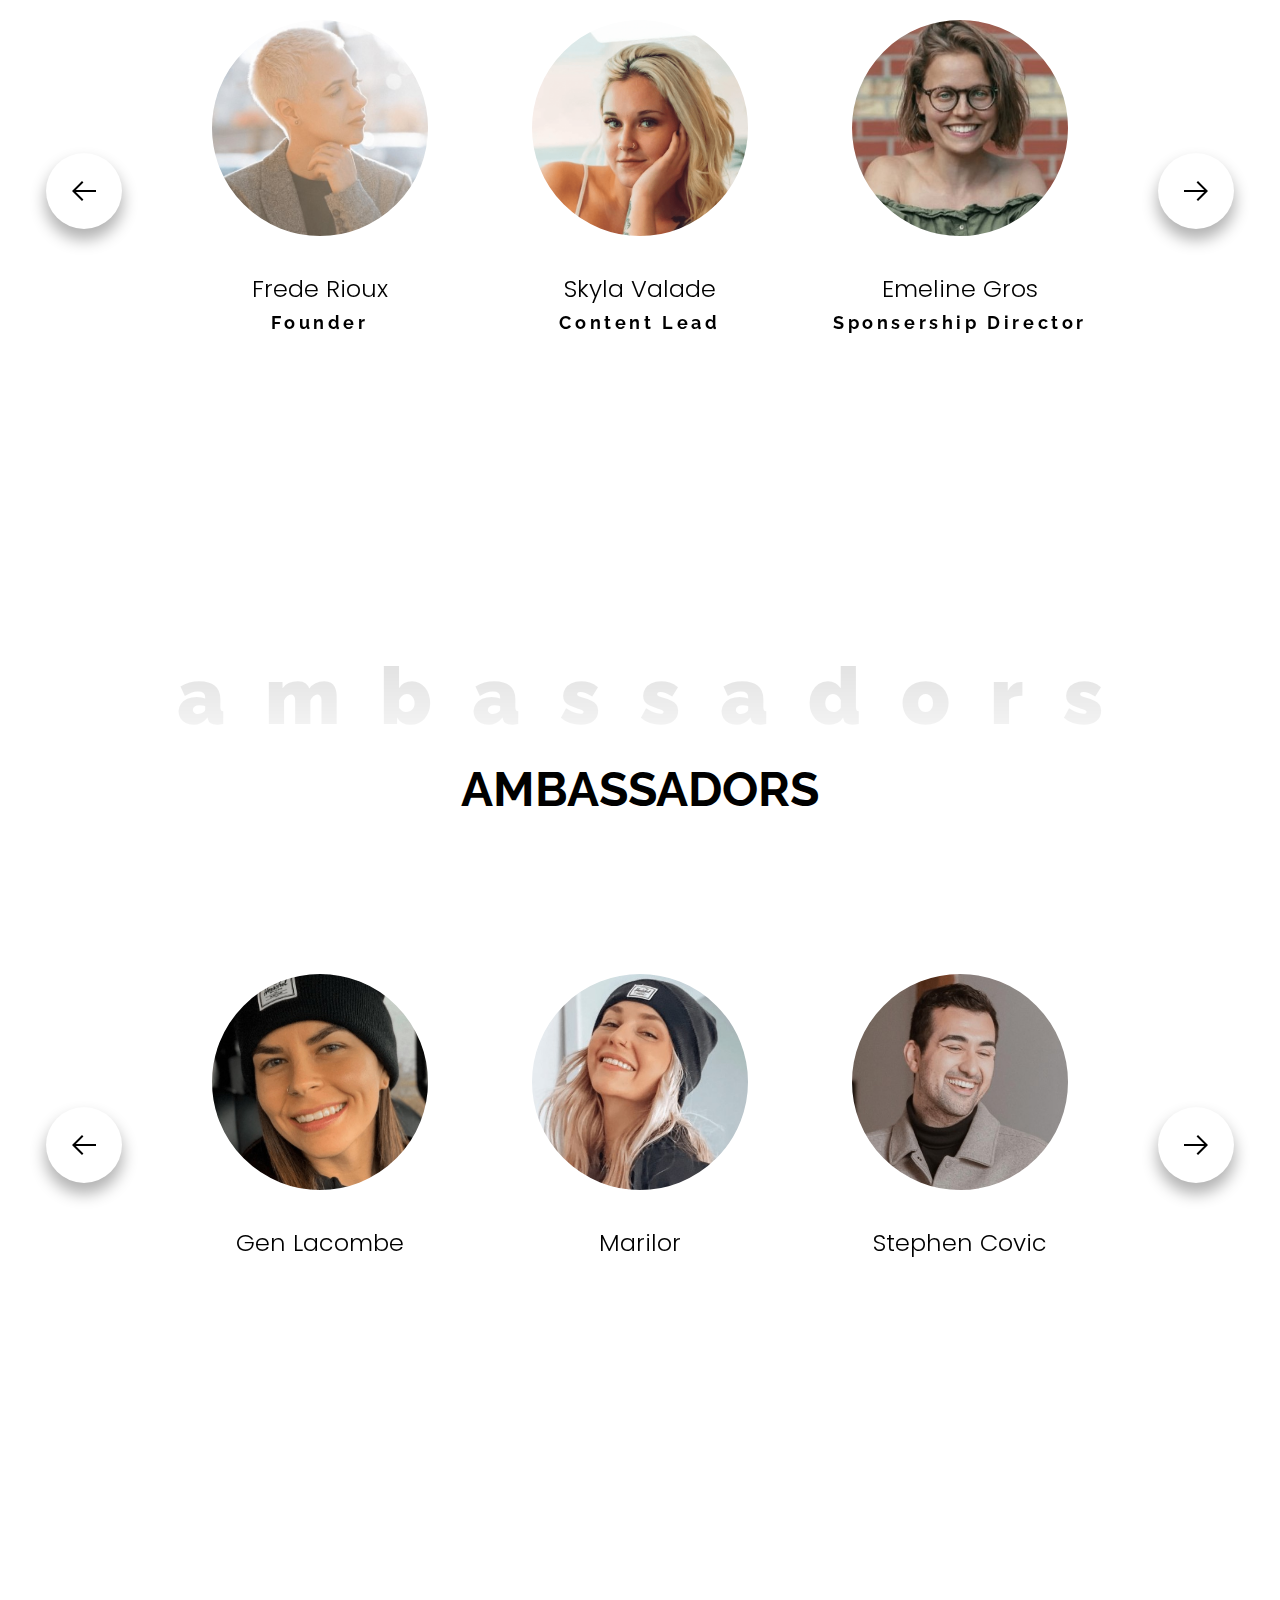
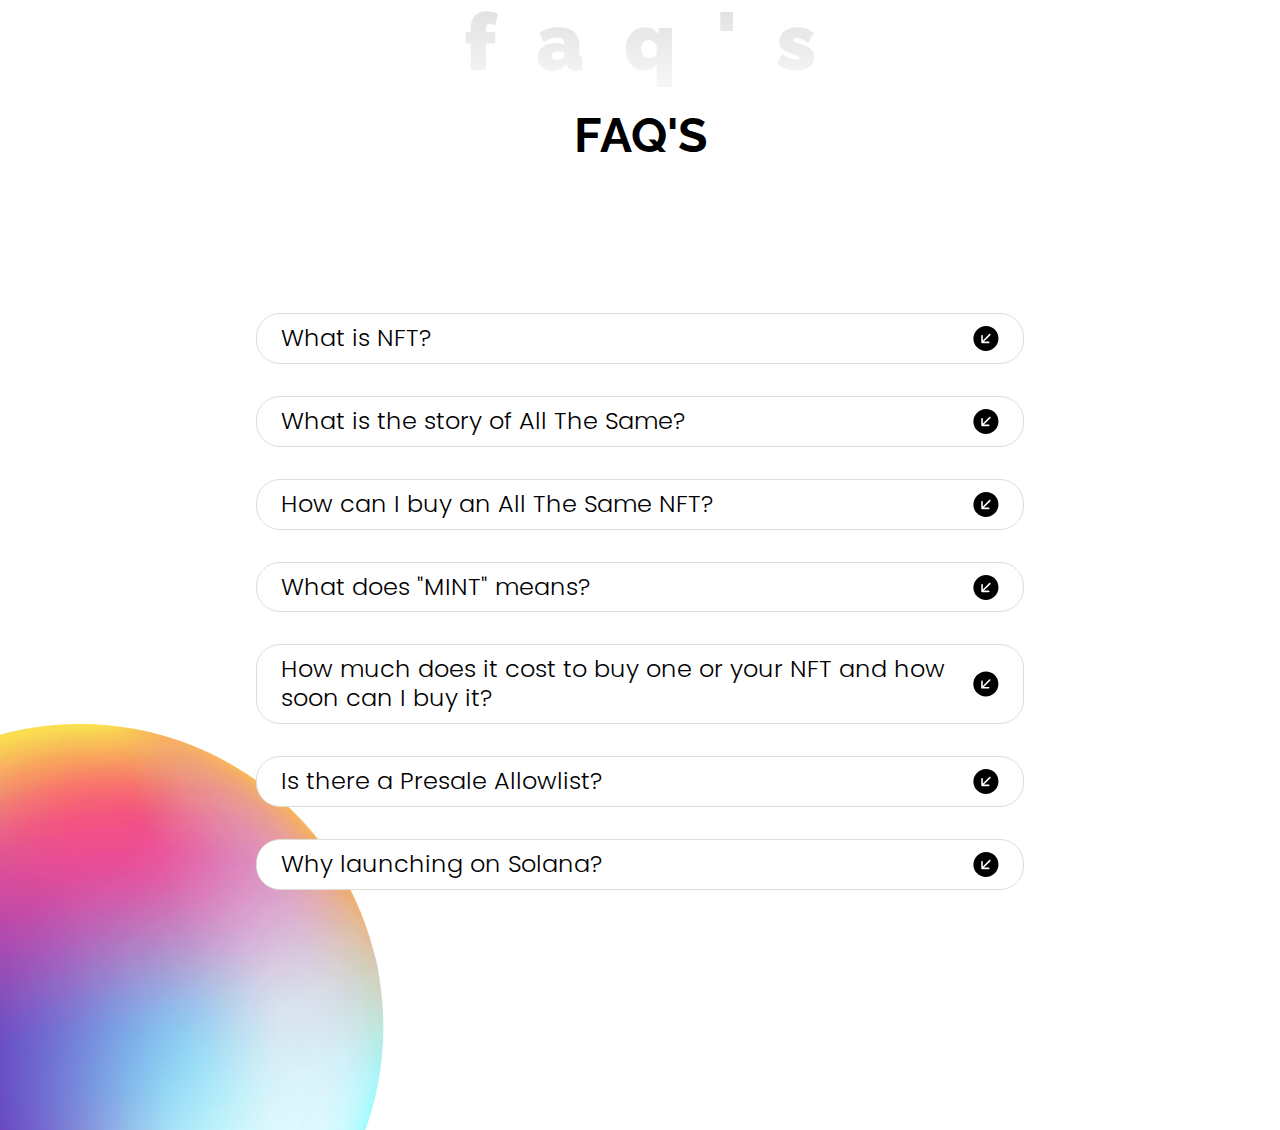
==== commit b5ddd1be: "reducing imgs size" ====
--- a/index.html
+++ b/index.html
@@ -160,7 +160,7 @@
             <div class="container">
                 <h1 class="gradient-title">our vision</h1>
                 <div class="img">
-                    <img src="assets/vision-p.png" alt="">
+                    <img src="assets/vision-p.jpg" alt="">
                 </div>
                 <div class="content">
                     <h1>vision</h1>
@@ -294,7 +294,7 @@
                 <div class="item carousel-cell">
                     <div class="avatar">
                         <div class="main-img">
-                            <img src="assets/people/Frede-min.png" alt="">
+                            <img src="assets/people/Frede-min.jpg" alt="">
                         </div>
 
                     </div>
@@ -349,7 +349,7 @@
                 <div class="item carousel-cell">
                     <div class="avatar">
                         <div class="main-img">
-                            <img src="assets/people/Emeline-min.png" alt="">
+                            <img src="assets/people/Emeline-min.jpg" alt="">
                         </div>
 
                     </div>
@@ -376,7 +376,7 @@
                 <div class="item carousel-cell">
                     <div class="avatar">
                         <div class="main-img">
-                            <img src="assets/people/Andy-min.png" alt="">
+                            <img src="assets/people/Andy-min.jpg" alt="">
                         </div>
 
                     </div>
@@ -403,7 +403,7 @@
                 <div class="item carousel-cell">
                     <div class="avatar">
                         <div class="main-img">
-                            <img src="assets/people/Amelie-min.png" alt="">
+                            <img src="assets/people/Amelie-min.jpg" alt="">
                         </div>
 
                     </div>
@@ -430,7 +430,7 @@
                 <div class="item carousel-cell">
                     <div class="avatar">
                         <div class="main-img">
-                            <img src="assets/people/Leon-min.png" alt="">
+                            <img src="assets/people/Leon-min.jpg" alt="">
                         </div>
 
                     </div>
@@ -456,7 +456,7 @@
                 <div class="item carousel-cell">
                     <div class="avatar">
                         <div class="main-img">
-                            <img src="assets/people/Ibrahim-min.png" alt="">
+                            <img src="assets/people/Ibrahim-min.jpg" alt="">
                         </div>
 
                     </div>
@@ -482,7 +482,7 @@
                 <div class="item carousel-cell">
                     <div class="avatar">
                         <div class="main-img">
-                            <img src="assets/people/Sharbel-min.png" alt="">
+                            <img src="assets/people/Sharbel-min.jpg" alt="">
                         </div>
 
                     </div>
@@ -519,7 +519,7 @@
                     <div class="avatar-wrapper">
                         <div class="avatar">
                             <div class="main-img">
-                                <img src="assets/people/Gen-min.png" alt="">
+                                <img src="assets/people/Gen-min.jpg" alt="">
                             </div>
 
                         </div>
@@ -544,7 +544,7 @@
                     <div class="avatar-wrapper">
                         <div class="avatar">
                             <div class="main-img">
-                                <img src="assets/people/Marilor-min.png" alt="">
+                                <img src="assets/people/Marilor-min.jpg" alt="">
                             </div>
 
                         </div>
@@ -569,7 +569,7 @@
                     <div class="avatar-wrapper">
                         <div class="avatar">
                             <div class="main-img">
-                                <img src="assets/people/Stephen-min.png" alt="">
+                                <img src="assets/people/Stephen-min.jpg" alt="">
                             </div>
                         </div>
 
@@ -593,7 +593,7 @@
                     <div class="avatar-wrapper">
                         <div class="avatar">
                             <div class="main-img">
-                                <img src="assets/people/Stacy-min.png" alt="">
+                                <img src="assets/people/Stacy-min.jpg" alt="">
                             </div>
                         </div>
 
@@ -617,7 +617,7 @@
                     <div class="avatar-wrapper">
                         <div class="avatar">
                             <div class="main-img">
-                                <img src="assets/people/Sarah-min.png" alt="">
+                                <img src="assets/people/Sarah-min.jpg" alt="">
                             </div>
                         </div>
 
@@ -640,7 +640,7 @@
                     <div class="avatar-wrapper">
                         <div class="avatar">
                             <div class="main-img">
-                                <img src="assets/people/Alyssa-min.png" alt="">
+                                <img src="assets/people/Alyssa-min.jpg" alt="">
                             </div>
                         </div>
 
@@ -663,7 +663,7 @@
                     <div class="avatar-wrapper">
                         <div class="avatar">
                             <div class="main-img">
-                                <img src="assets/people/Josh-min.png" alt="">
+                                <img src="assets/people/Josh-min.jpg" alt="">
                             </div>
                         </div>
 
@@ -709,7 +709,7 @@
                     <div class="avatar-wrapper">
                         <div class="avatar">
                             <div class="main-img">
-                                <img src="assets/people/Matt-min.png" alt="">
+                                <img src="assets/people/Matt-min.jpg" alt="">
                             </div>
                         </div>
 
@@ -732,7 +732,7 @@
                     <div class="avatar-wrapper">
                         <div class="avatar">
                             <div class="main-img">
-                                <img src="assets//people/Mads-min.png" alt="">
+                                <img src="assets//people/Mads-min.jpg" alt="">
                             </div>
                         </div>
 
@@ -755,7 +755,7 @@
                     <div class="avatar-wrapper">
                         <div class="avatar">
                             <div class="main-img">
-                                <img src="assets/people/Karin-min.png" alt="">
+                                <img src="assets/people/Karin-min.jpg" alt="">
                             </div>
                         </div>
 
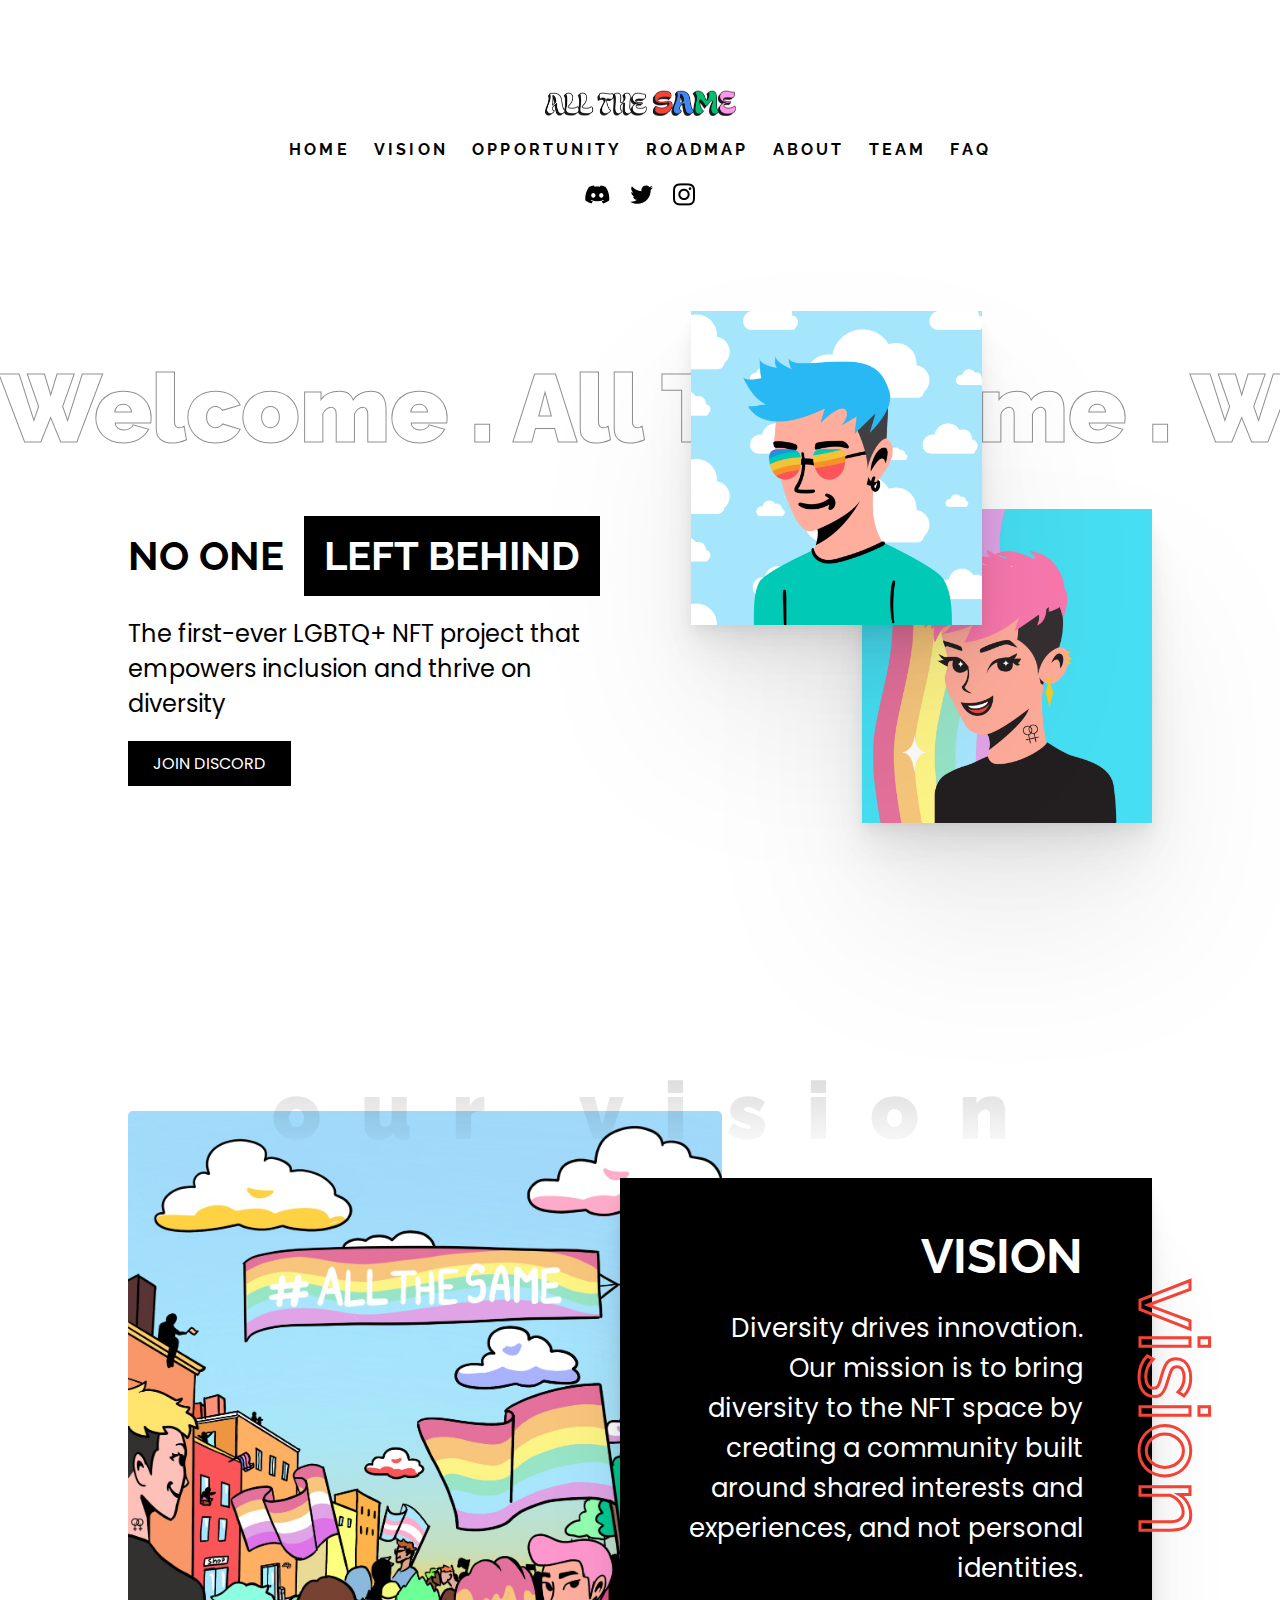
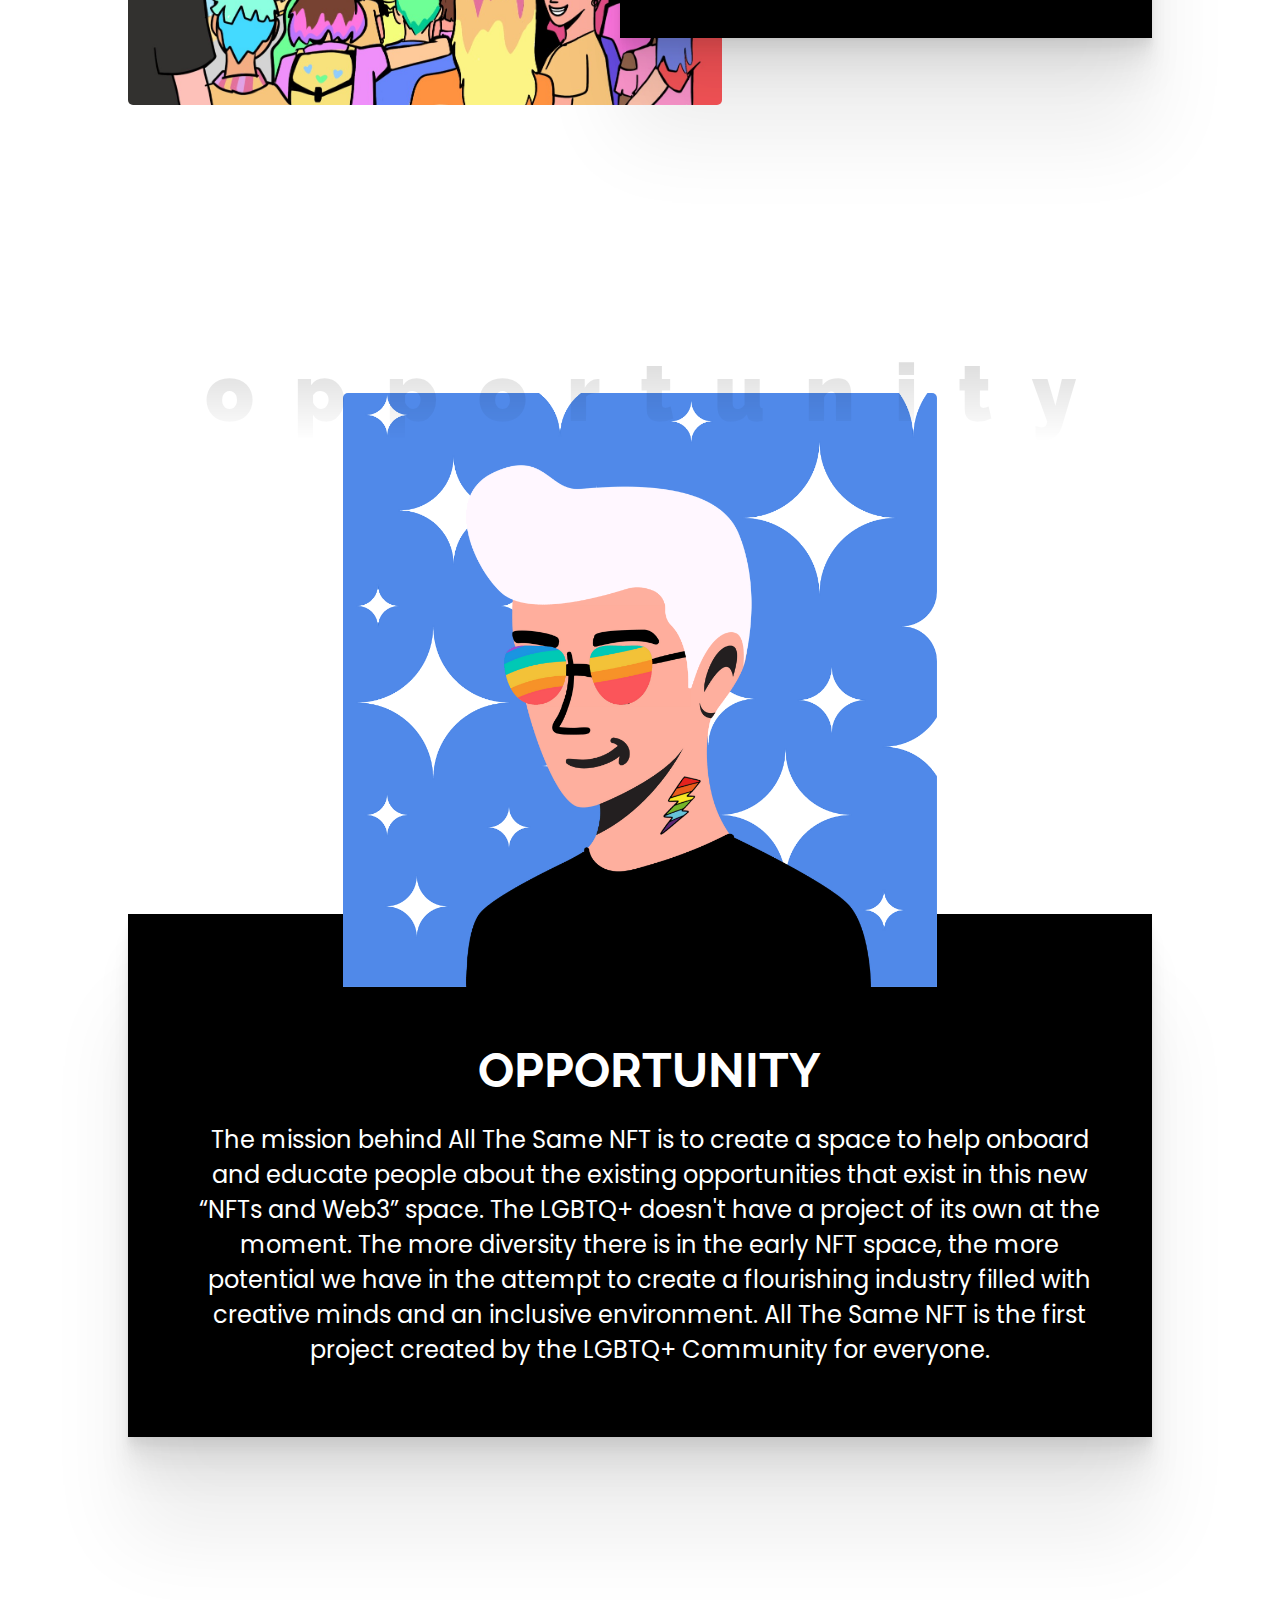
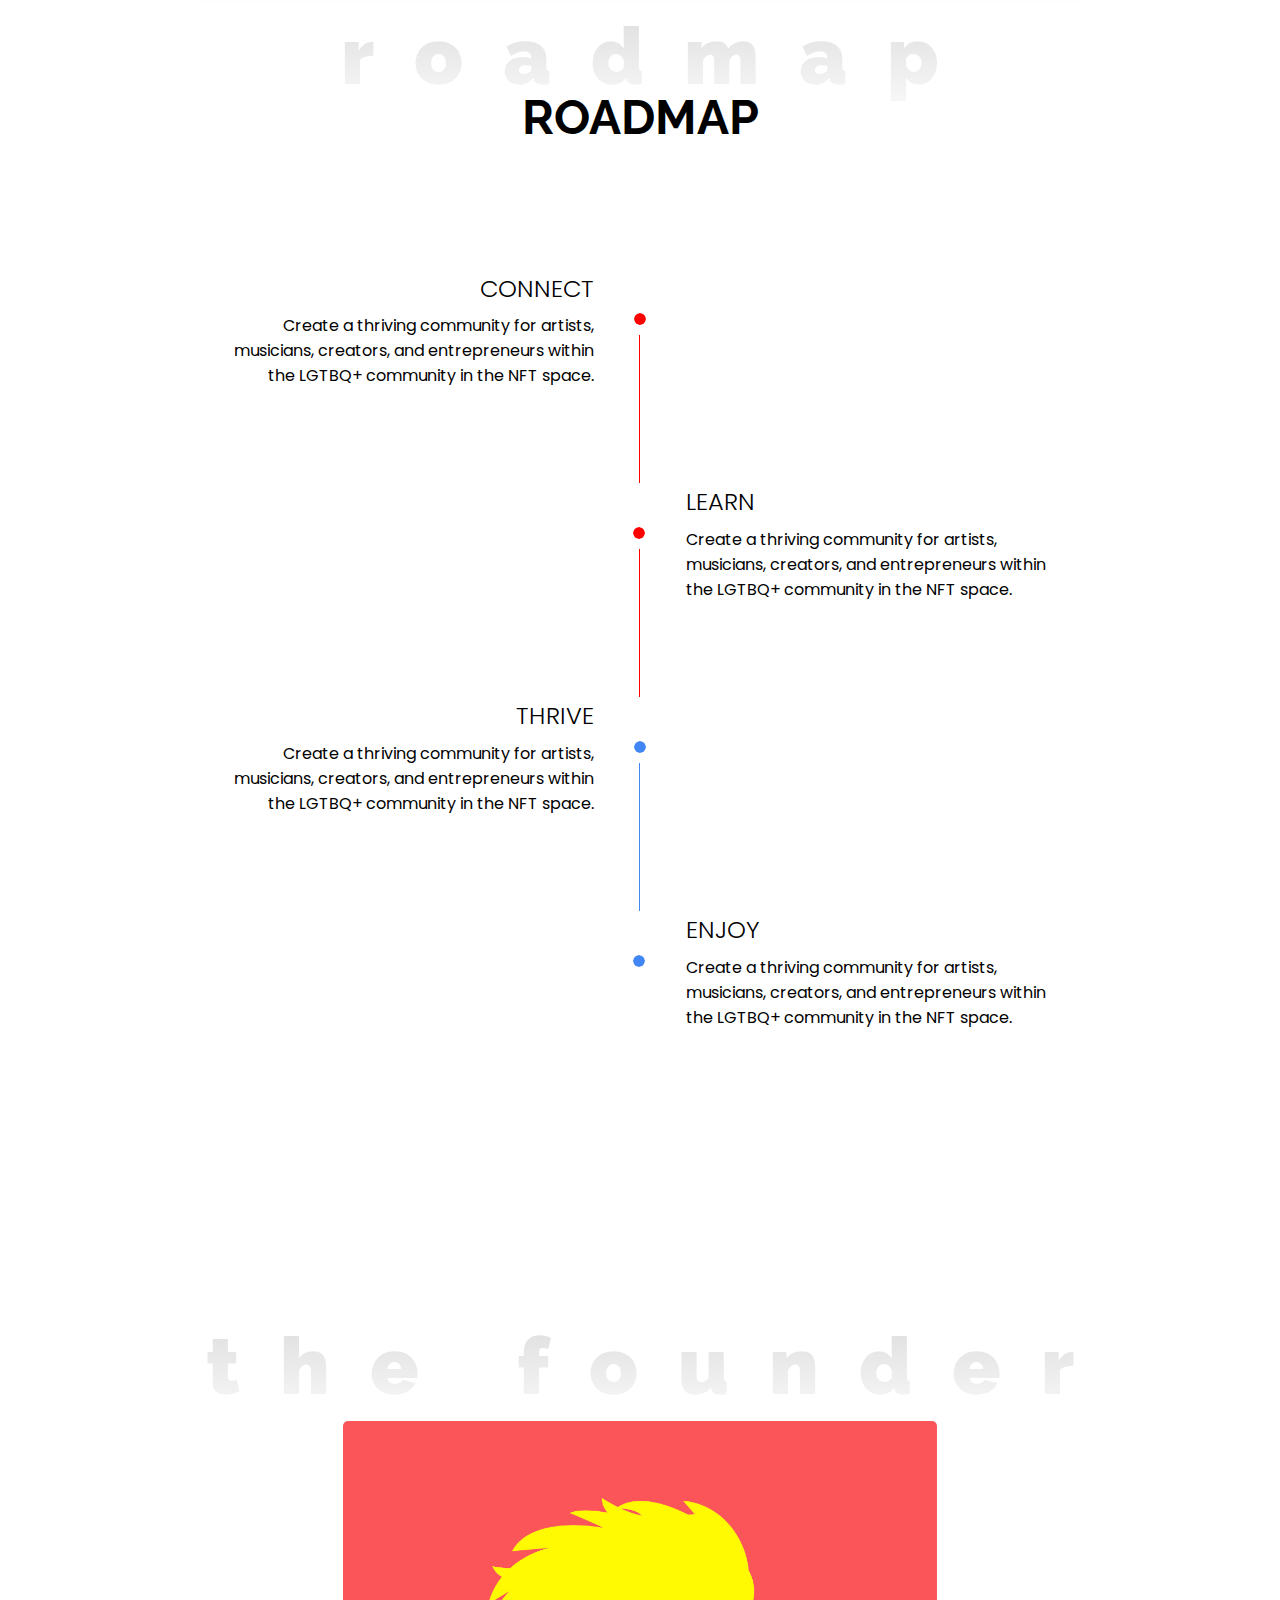
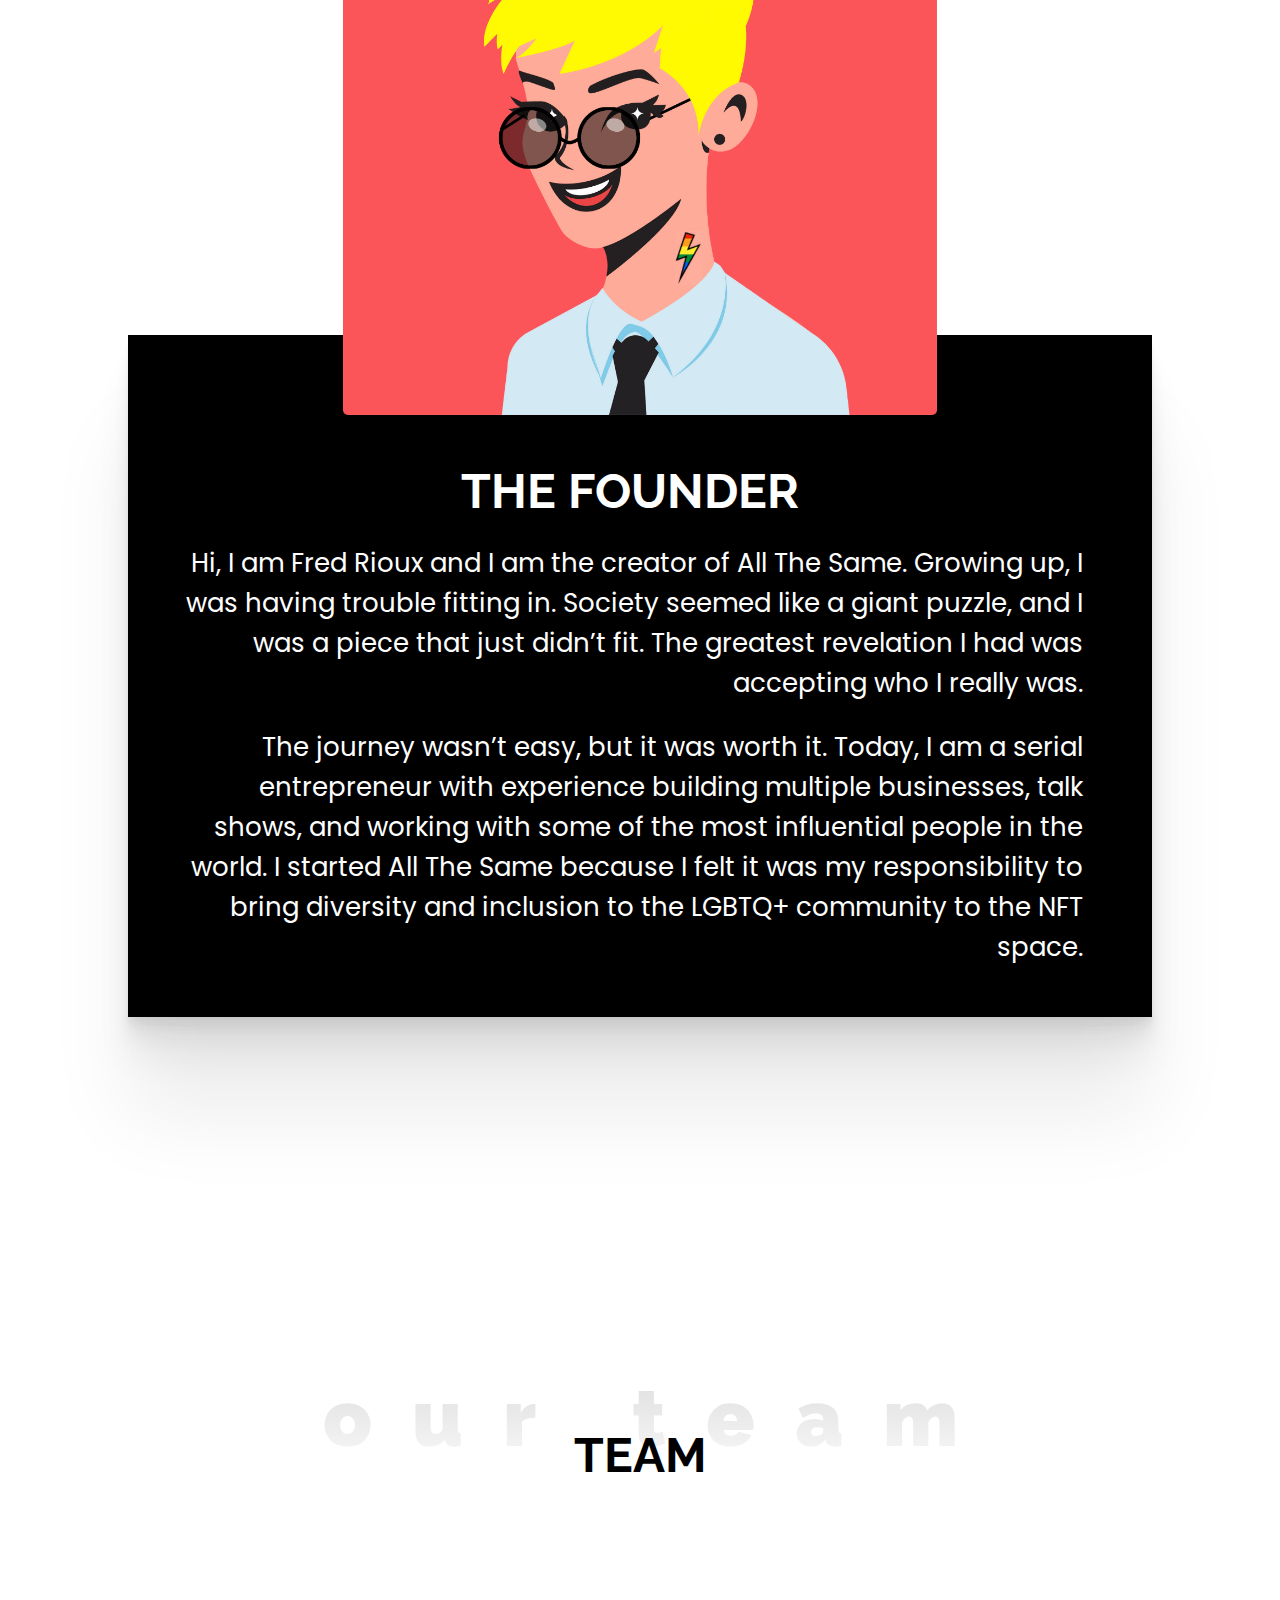
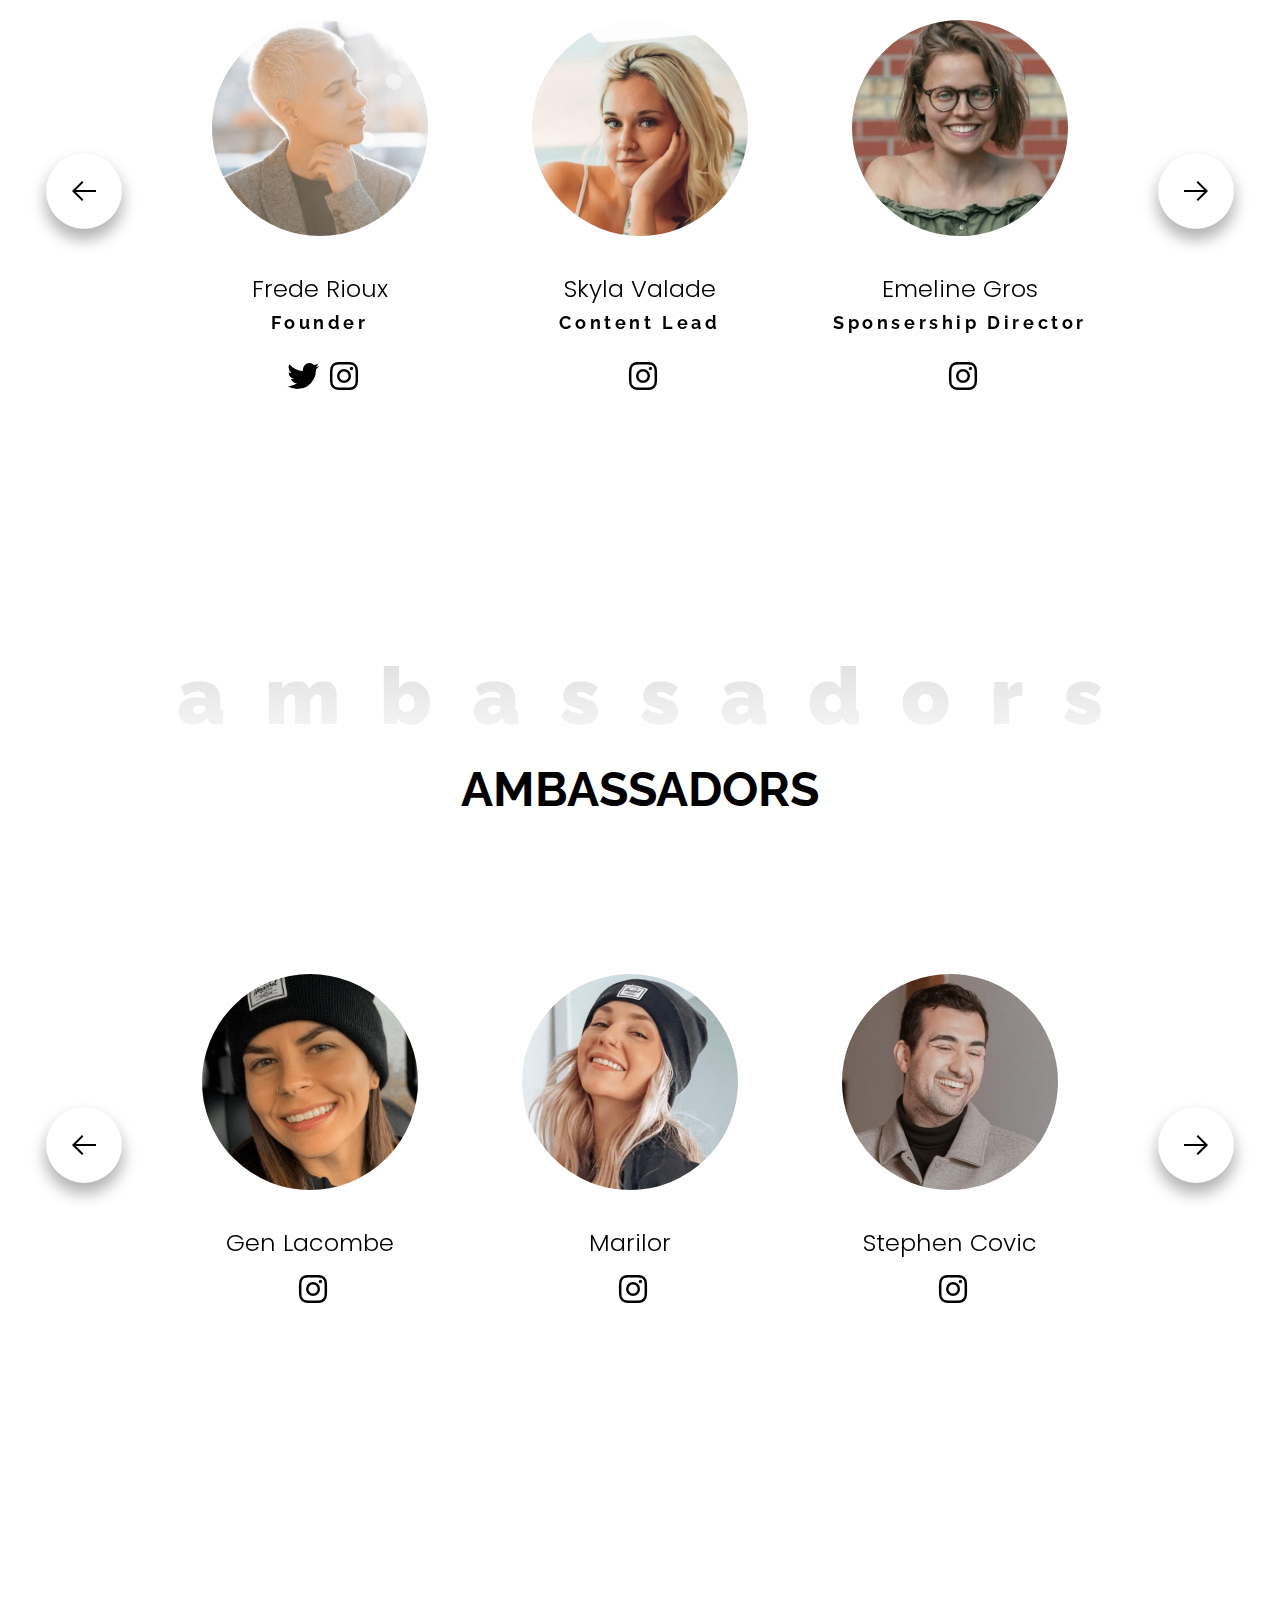
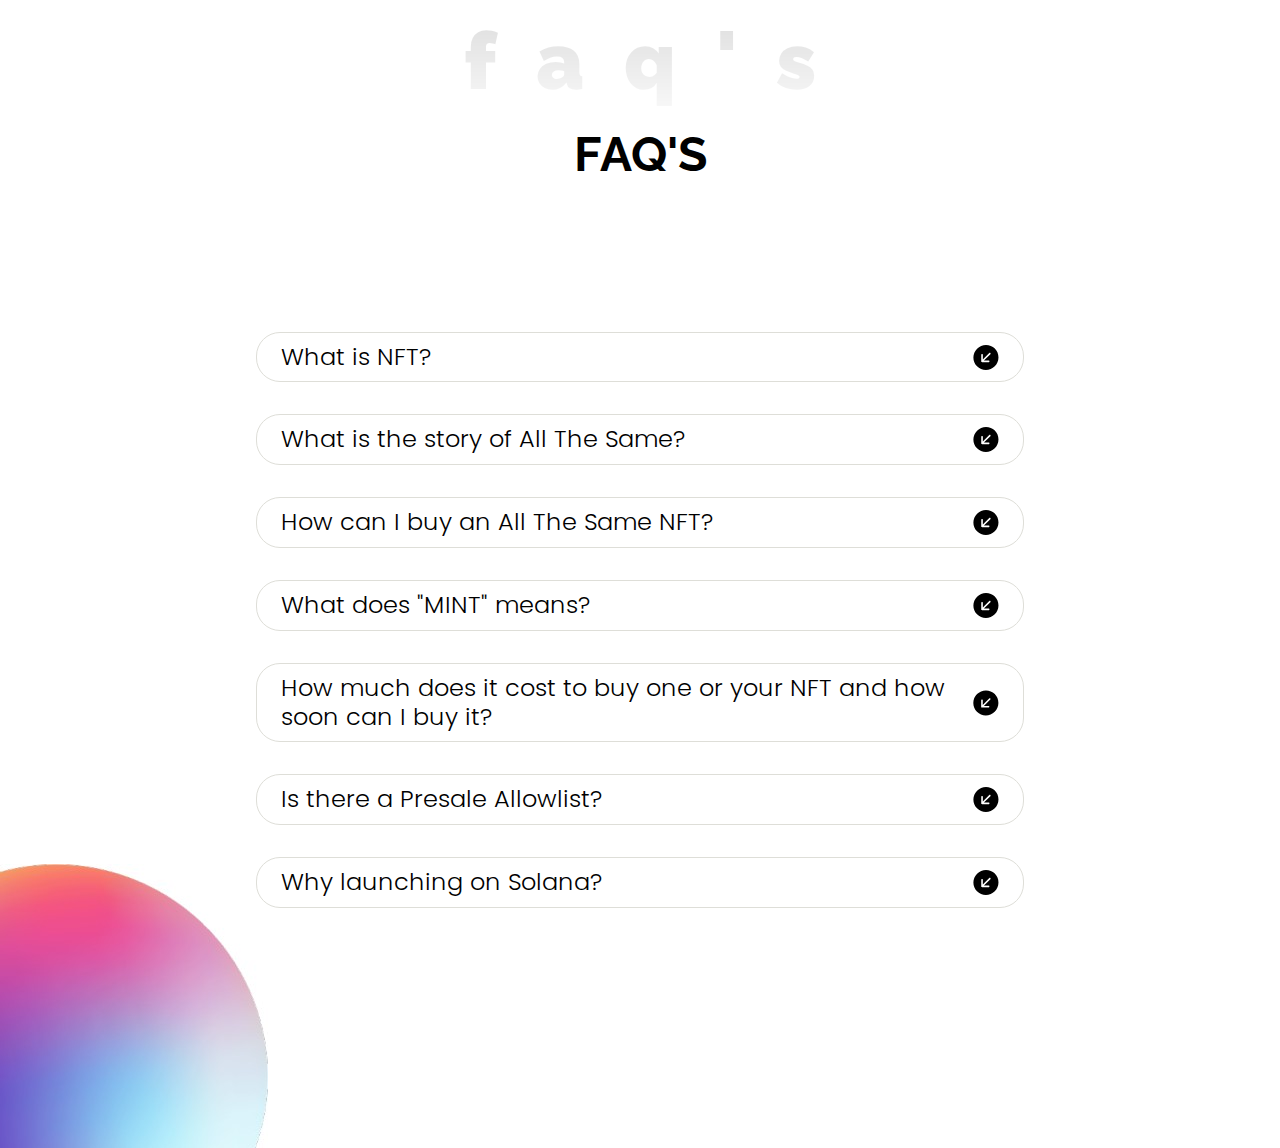
==== commit a7283bf5: "minifying all css files" ====
--- a/index.html
+++ b/index.html
@@ -14,17 +14,15 @@
     <link href="https://fonts.googleapis.com/css2?family=Poppins:wght@300;400;700&display=swap" rel="stylesheet">
 
     <!-- jQuery -->
-    <script src="js/jquery.js"></script>
+    <script src="js/jquery.min.js"></script>
 
     <!-- fonts awesome -->
-    <link rel="stylesheet" href="https://cdnjs.cloudflare.com/ajax/libs/font-awesome/6.1.1/css/all.min.css"
-        integrity="sha512-KfkfwYDsLkIlwQp6LFnl8zNdLGxu9YAA1QvwINks4PhcElQSvqcyVLLD9aMhXd13uQjoXtEKNosOWaZqXgel0g=="
-        crossorigin="anonymous" referrerpolicy="no-referrer" />
+    <link rel="stylesheet" href="css/font-awesome.min.css" />
 
     <!-- slick css -->
-    <link rel="stylesheet" type="text/css" href="css/slick.css" />
-    <link rel="stylesheet" href="css/slick.theme.css" />
-    <script type="text/javascript" src="js/slick.js"></script>
+    <link rel="stylesheet" type="text/css" href="css/slick.min.css" />
+    <link rel="stylesheet" href="css/slick.theme.min.css" />
+    <script  src="js/slick.min.js" ></script>
 
     <!-- styling -->
     <link rel="stylesheet" href="css/app.css">
@@ -686,7 +684,7 @@
                     <div class="avatar-wrapper">
                         <div class="avatar">
                             <div class="main-img">
-                                <img src="assets/people/Emily-min.png" alt="">
+                                <img src="assets/people/Emily-min.jpg" alt="">
                             </div>
                         </div>
 
--- a/css/app.css
+++ b/css/app.css
@@ -1,2243 +1,2 @@
-*, *::after, *::before {
-  -webkit-box-sizing: border-box;
-          box-sizing: border-box;
-  margin: 0;
-  padding: 0;
-}
-
-html {
-  font-size: 16px;
-}
-
-body {
-  min-height: 100vh;
-  font-family: "Poppins", sans-serif;
-  overflow-x: hidden;
-}
-
-.container {
-  width: 80%;
-  max-width: 77rem;
-  margin-left: auto;
-  margin-right: auto;
-}
-@media screen and (max-width: 992px) {
-  .container {
-    width: 80%;
-    margin-left: auto;
-    margin-right: auto;
-  }
-}
-
-.big-text {
-  font-family: "Raleway", sans-serif;
-  font-weight: 500;
-  font-size: 4rem;
-  line-height: 4.7rem;
-}
-
-h1 {
-  font-family: "Raleway", sans-serif;
-  font-weight: 700;
-  font-size: 3rem;
-  line-height: 3.5rem;
-}
-
-h2 {
-  font-family: "Poppins", sans-serif;
-  font-weight: 300;
-  font-size: 1.5rem;
-  line-height: 1.8rem;
-}
-
-h3 {
-  font-family: "Raleway", sans-serif;
-  font-weight: 500;
-  font-size: 1.125rem;
-  line-height: 1.3rem;
-}
-
-.clear-fix {
-  clear: both;
-}
-
-header {
-  overflow: unset !important;
-}
-header .container.first-container {
-  display: -webkit-box;
-  display: -ms-flexbox;
-  display: flex;
-  -webkit-box-pack: justify;
-      -ms-flex-pack: justify;
-          justify-content: space-between;
-  -webkit-box-align: center;
-      -ms-flex-align: center;
-          align-items: center;
-  margin-top: 5.625rem;
-  margin-bottom: 6.5625rem;
-  max-width: 94.5rem;
-  min-height: 3rem;
-}
-@media screen and (max-width: 1300px) {
-  header .container.first-container {
-    -webkit-box-orient: vertical;
-    -webkit-box-direction: normal;
-        -ms-flex-direction: column;
-            flex-direction: column;
-    gap: 1.5rem;
-  }
-}
-@media screen and (max-width: 992px) {
-  header .container.first-container {
-    width: 100%;
-    margin-top: 2rem;
-    margin-bottom: 6.875rem;
-    -webkit-box-orient: horizontal;
-    -webkit-box-direction: normal;
-        -ms-flex-direction: row;
-            flex-direction: row;
-    gap: 0;
-    padding: 0 2rem;
-  }
-}
-header .container.first-container .logo {
-  width: 12rem;
-}
-header .container.first-container .logo a {
-  display: block;
-}
-header .container.first-container .logo img {
-  width: 100%;
-  display: block;
-}
-@media screen and (max-width: 992px) {
-  header .container.first-container .logo {
-    width: 12.5rem;
-    height: auto;
-  }
-}
-header .container.first-container nav {
-  display: -webkit-box;
-  display: -ms-flexbox;
-  display: flex;
-  -webkit-box-pack: justify;
-      -ms-flex-pack: justify;
-          justify-content: space-between;
-}
-@media screen and (max-width: 992px) {
-  header .container.first-container nav {
-    position: fixed;
-    z-index: 10;
-    top: 0;
-    width: 100%;
-    left: 0;
-    height: 100%;
-    background-color: rgba(0, 0, 0, 0.4);
-    -webkit-box-orient: vertical;
-    -webkit-box-direction: normal;
-        -ms-flex-direction: column;
-            flex-direction: column;
-    -webkit-box-pack: end;
-        -ms-flex-pack: end;
-            justify-content: end;
-    left: 100%;
-    -webkit-transition: 0.4s ease-in;
-    transition: 0.4s ease-in;
-  }
-  header .container.first-container nav.visible {
-    left: 0;
-  }
-}
-header .container.first-container nav .nav-list {
-  list-style: none;
-  display: -webkit-box;
-  display: -ms-flexbox;
-  display: flex;
-  gap: 1.5rem;
-}
-@media screen and (max-width: 992px) {
-  header .container.first-container nav .nav-list {
-    -webkit-box-orient: vertical;
-    -webkit-box-direction: normal;
-        -ms-flex-direction: column;
-            flex-direction: column;
-    width: 80%;
-    height: 100%;
-    background-color: white;
-    margin-left: auto;
-    gap: 0;
-  }
-  header .container.first-container nav .nav-list li {
-    padding: 1rem;
-  }
-}
-header .container.first-container nav .nav-list .nav-item a {
-  color: black;
-  text-transform: uppercase;
-  text-decoration: none;
-  font-size: 1rem;
-  font-family: "Raleway", sans-serif;
-  font-weight: 700;
-  letter-spacing: 0.2em;
-  display: block;
-}
-header .container.first-container nav .nav-header {
-  display: none;
-}
-@media screen and (max-width: 992px) {
-  header .container.first-container nav .nav-header {
-    display: block;
-    background-color: white;
-    width: 80%;
-    margin-left: auto;
-  }
-  header .container.first-container nav .nav-header .close-btn {
-    font-size: 2rem;
-    display: -webkit-box;
-    display: -ms-flexbox;
-    display: flex;
-    -webkit-box-pack: end;
-        -ms-flex-pack: end;
-            justify-content: end;
-    padding: 2.2rem 1.9rem 4rem 0;
-  }
-}
-header .container.first-container nav .social.for-mobile {
-  display: none;
-}
-@media screen and (max-width: 992px) {
-  header .container.first-container nav .social.for-mobile {
-    display: block;
-    width: 80%;
-    background-color: white;
-    margin-left: auto;
-  }
-}
-header .container.first-container nav .social.for-mobile ul {
-  display: -webkit-box;
-  display: -ms-flexbox;
-  display: flex;
-  list-style: none;
-  -webkit-box-pack: justify;
-      -ms-flex-pack: justify;
-          justify-content: space-between;
-  padding: 2rem 1rem;
-}
-header .container.first-container .social.for-desktop {
-  display: block;
-}
-@media screen and (max-width: 992px) {
-  header .container.first-container .social.for-desktop {
-    display: none;
-  }
-}
-header .container.first-container .social.for-desktop ul {
-  display: -webkit-box;
-  display: -ms-flexbox;
-  display: flex;
-  -webkit-box-align: center;
-      -ms-flex-align: center;
-          align-items: center;
-  gap: 1.25rem;
-  list-style: none;
-}
-header .container.first-container .social.for-desktop ul li a img {
-  display: block;
-}
-header .container.first-container .humberger-menu {
-  display: none;
-}
-@media screen and (max-width: 992px) {
-  header .container.first-container .humberger-menu {
-    display: block;
-    cursor: pointer;
-  }
-}
-header .intro {
-  position: relative;
-}
-header .intro .outline-text-wrapper {
-  position: absolute;
-  top: 2.5rem;
-  width: 100%;
-  overflow: hidden;
-}
-@media screen and (max-width: 992px) {
-  header .intro .outline-text-wrapper {
-    top: 3rem;
-  }
-}
-header .intro .outline-text {
-  -webkit-text-stroke: 1px rgba(0, 0, 0, 0.45);
-  -webkit-text-fill-color: transparent;
-  font-weight: 900;
-  font-size: 6rem;
-  white-space: nowrap;
-  line-height: 1.2em;
-  position: relative;
-}
-@media screen and (max-width: 1199.9px) {
-  header .intro .outline-text {
-    font-size: 5rem;
-  }
-}
-@media screen and (max-width: 1023.9px) {
-  header .intro .outline-text {
-    font-size: 4rem;
-  }
-}
-@media screen and (max-width: 992px) {
-  header .intro .outline-text {
-    font-size: 2rem;
-    line-height: 2.4rem;
-    text-align: center;
-  }
-}
-header .intro .intro-container {
-  display: -webkit-box;
-  display: -ms-flexbox;
-  display: flex;
-  -webkit-box-pack: justify;
-      -ms-flex-pack: justify;
-          justify-content: space-between;
-  height: 100%;
-}
-@media screen and (max-width: 992px) {
-  header .intro .intro-container {
-    -webkit-box-orient: vertical;
-    -webkit-box-direction: reverse;
-        -ms-flex-direction: column-reverse;
-            flex-direction: column-reverse;
-    gap: 6.5rem;
-  }
-}
-header .intro .scroll-down {
-  position: absolute;
-  bottom: 0;
-  -webkit-writing-mode: vertical-lr;
-      -ms-writing-mode: tb-lr;
-          writing-mode: vertical-lr;
-  left: 50%;
-  font-size: 1.125rem;
-  letter-spacing: 0.75rem;
-  opacity: 0;
-  -webkit-transform: translateX(-50%) translateY(calc(50% + 3rem));
-          transform: translateX(-50%) translateY(calc(50% + 3rem));
-  -webkit-transition: 1s ease-in;
-  transition: 1s ease-in;
-}
-@media screen and (max-width: 992px) {
-  header .intro .scroll-down {
-    display: none;
-  }
-}
-header .intro .scroll-down.visible {
-  opacity: 1;
-  -webkit-transform: translateX(-50%) translateY(50%);
-          transform: translateX(-50%) translateY(50%);
-}
-header .intro .container {
-  position: relative;
-}
-header .intro .description {
-  max-width: 56.875rem;
-  padding-right: 4.5rem;
-  margin-top: 20%;
-}
-@media screen and (max-width: 992px) {
-  header .intro .description {
-    width: 100%;
-    margin: 0;
-    padding: 0;
-  }
-}
-header .intro .description h1, header .intro .description p, header .intro .description .btn {
-  opacity: 0;
-  -webkit-transform: translateY(-3rem);
-          transform: translateY(-3rem);
-  -webkit-transition: all 0.3s ease-in;
-  transition: all 0.3s ease-in;
-}
-header .intro .description h1 {
-  text-transform: uppercase;
-  margin-bottom: 1.25rem;
-}
-@media screen and (max-width: 1439.9px) {
-  header .intro .description h1 {
-    font-size: 2.5rem;
-  }
-}
-@media screen and (max-width: 1199.9px) {
-  header .intro .description h1 {
-    font-size: 2rem;
-  }
-}
-@media screen and (max-width: 1023.9px) {
-  header .intro .description h1 {
-    font-size: 1.5rem;
-  }
-}
-@media screen and (max-width: 992px) {
-  header .intro .description h1 {
-    font-size: 1.5rem;
-    width: 100%;
-    text-align: center;
-  }
-}
-header .intro .description h1 span {
-  color: white;
-  background-color: black;
-  padding: 0.3em 0.5em;
-  margin-left: 1.25rem;
-  display: inline-block;
-}
-@media screen and (max-width: 992px) {
-  header .intro .description h1 span {
-    padding: 0.3em 0.5em;
-  }
-}
-header .intro .description p {
-  font-size: 1.5rem;
-  margin-bottom: 1.25rem;
-  -webkit-transition-delay: 0.75s;
-          transition-delay: 0.75s;
-}
-@media screen and (max-width: 1023.9px) {
-  header .intro .description p {
-    font-size: 1.25rem;
-  }
-}
-@media screen and (max-width: 992px) {
-  header .intro .description p {
-    text-align: center;
-    font-size: 1.25rem;
-    margin: 1.875rem 0;
-  }
-}
-header .intro .description .btn {
-  display: inline-block;
-  color: white;
-  background-color: black;
-  padding: 0.625rem 1.5625rem;
-  cursor: pointer;
-  text-decoration: none;
-  -webkit-transition-delay: 1.5s;
-          transition-delay: 1.5s;
-}
-@media screen and (max-width: 1023.9px) {
-  header .intro .description .btn {
-    font-size: 1rem;
-  }
-}
-@media screen and (max-width: 992px) {
-  header .intro .description .btn {
-    position: relative;
-    left: 50%;
-    -webkit-transform: translateX(-50%) translateY(-3rem);
-            transform: translateX(-50%) translateY(-3rem);
-    line-height: 1.5rem;
-  }
-}
-header .intro .description .btn.visible {
-  opacity: 1;
-  -webkit-transform: translateY(0);
-          transform: translateY(0);
-}
-@media screen and (max-width: 992px) {
-  header .intro .description .btn.visible {
-    opacity: 1;
-    -webkit-transform: translateX(-50%) translateY(0);
-            transform: translateX(-50%) translateY(0);
-  }
-}
-header .intro .description.visible h1, header .intro .description.visible p, header .intro .description.visible .btn {
-  opacity: 1;
-  -webkit-transform: translateY(0);
-          transform: translateY(0);
-}
-@media screen and (max-width: 992px) {
-  header .intro .description.visible .btn {
-    opacity: 1;
-    -webkit-transform: translateX(-50%) translateY(0);
-            transform: translateX(-50%) translateY(0);
-  }
-}
-header .intro .intro-imgs {
-  display: -webkit-box;
-  display: -ms-flexbox;
-  display: flex;
-  -webkit-box-orient: vertical;
-  -webkit-box-direction: normal;
-      -ms-flex-direction: column;
-          flex-direction: column;
-  width: 45%;
-  -ms-flex-negative: 0;
-      flex-shrink: 0;
-  max-width: 35.5rem;
-}
-@media screen and (max-width: 992px) {
-  header .intro .intro-imgs {
-    width: 100%;
-    display: -webkit-box;
-    display: -ms-flexbox;
-    display: flex;
-    -webkit-box-orient: vertical;
-    -webkit-box-direction: normal;
-        -ms-flex-direction: column;
-            flex-direction: column;
-    margin: 0 auto;
-  }
-}
-header .intro .intro-imgs .img {
-  width: 63%;
-  aspect-ratio: 1/1.08;
-  -webkit-transform: translateX(-3rem);
-          transform: translateX(-3rem);
-  opacity: 0;
-  -webkit-transition: all 0.3s ease-in;
-  transition: all 0.3s ease-in;
-}
-header .intro .intro-imgs .img:last-child {
-  margin-left: auto;
-  margin-top: -25%;
-  position: relative;
-  z-index: -1;
-  -webkit-transform: translateX(3rem);
-          transform: translateX(3rem);
-}
-header .intro .intro-imgs .img.visible {
-  opacity: 1;
-  -webkit-transform: translateX(0);
-          transform: translateX(0);
-}
-header .intro .intro-imgs .img img {
-  width: 100%;
-  height: 100%;
-  -o-object-fit: cover;
-     object-fit: cover;
-  -webkit-filter: drop-shadow(0px 100px 80px rgba(0, 0, 0, 0.07)) drop-shadow(0px 41.7776px 33.4221px rgba(0, 0, 0, 0.0503198)) drop-shadow(0px 22.3363px 17.869px rgba(0, 0, 0, 0.0417275)) drop-shadow(0px 12.5216px 10.0172px rgba(0, 0, 0, 0.035)) drop-shadow(0px 6.6501px 5.32008px rgba(0, 0, 0, 0.0282725)) drop-shadow(0px 2.76726px 2.21381px rgba(0, 0, 0, 0.0196802));
-          filter: drop-shadow(0px 100px 80px rgba(0, 0, 0, 0.07)) drop-shadow(0px 41.7776px 33.4221px rgba(0, 0, 0, 0.0503198)) drop-shadow(0px 22.3363px 17.869px rgba(0, 0, 0, 0.0417275)) drop-shadow(0px 12.5216px 10.0172px rgba(0, 0, 0, 0.035)) drop-shadow(0px 6.6501px 5.32008px rgba(0, 0, 0, 0.0282725)) drop-shadow(0px 2.76726px 2.21381px rgba(0, 0, 0, 0.0196802));
-}
-
-.vision-wrapper {
-  padding: 9rem 0;
-  position: relative;
-  margin-top: 9rem;
-}
-@media screen and (max-width: 992px) {
-  .vision-wrapper {
-    padding: 0;
-    margin-top: 6.5rem;
-  }
-}
-.vision-wrapper .container {
-  position: relative;
-  height: 51.81rem;
-  display: -webkit-box;
-  display: -ms-flexbox;
-  display: flex;
-  height: auto;
-}
-@media screen and (max-width: 992px) {
-  .vision-wrapper .container {
-    -webkit-box-orient: vertical;
-    -webkit-box-direction: normal;
-        -ms-flex-direction: column;
-            flex-direction: column;
-    -webkit-box-align: center;
-        -ms-flex-align: center;
-            align-items: center;
-    padding-top: 7.5rem;
-    -webkit-box-pack: end;
-        -ms-flex-pack: end;
-            justify-content: end;
-    width: 90%;
-  }
-}
-.vision-wrapper .container .gradient-title {
-  position: absolute;
-  top: 0;
-  left: 50%;
-  -webkit-transform: translateX(calc(-50% + .25em)) translateY(-50%);
-          transform: translateX(calc(-50% + .25em)) translateY(-50%);
-  text-align: center;
-  font-weight: 900;
-  line-height: 1.2em;
-  font-size: 8rem;
-  letter-spacing: 0.5em;
-  white-space: nowrap;
-  z-index: 2;
-  background: -webkit-gradient(linear, left top, left bottom, from(rgba(0, 0, 0, 0.16)), to(rgba(0, 0, 0, 0)));
-  background: linear-gradient(180deg, rgba(0, 0, 0, 0.16) 0%, rgba(0, 0, 0, 0) 100%);
-  -webkit-background-clip: text;
-          background-clip: text;
-  color: transparent;
-}
-@media screen and (max-width: 1439.9px) {
-  .vision-wrapper .container .gradient-title {
-    font-size: 5rem;
-  }
-}
-@media screen and (max-width: 1199.9px) {
-  .vision-wrapper .container .gradient-title {
-    font-size: 4rem;
-  }
-}
-@media screen and (max-width: 992px) {
-  .vision-wrapper .container .gradient-title {
-    font-size: 2rem;
-    line-height: 2.375rem;
-  }
-}
-.vision-wrapper .container .img {
-  width: 58%;
-  aspect-ratio: 1;
-  border-radius: 5px;
-  overflow: hidden;
-  opacity: 0;
-  -webkit-transform: translateX(-3rem);
-          transform: translateX(-3rem);
-}
-@media screen and (max-width: 992px) {
-  .vision-wrapper .container .img {
-    width: 60%;
-    -webkit-transform: translateY(-3rem);
-            transform: translateY(-3rem);
-  }
-}
-@media screen and (max-width: 768px) {
-  .vision-wrapper .container .img {
-    width: 80%;
-  }
-}
-.vision-wrapper .container .img img {
-  width: 100%;
-}
-@media screen and (max-width: 992px) {
-  .vision-wrapper .container .img img {
-    width: 100%;
-    height: 100%;
-    -o-object-fit: cover;
-       object-fit: cover;
-  }
-}
-.vision-wrapper .container .content {
-  color: white;
-  position: absolute;
-  right: 0;
-  top: 50%;
-  opacity: 0;
-  -webkit-transform: translateX(3rem) translateY(-50%);
-          transform: translateX(3rem) translateY(-50%);
-  z-index: 1;
-  background-color: #4285f4;
-  text-align: right;
-  padding: 3.125rem 4.325rem 3.125rem;
-  -webkit-box-shadow: 0px 100px 80px rgba(0, 0, 0, 0.07), 0px 41.7776px 33.4221px rgba(0, 0, 0, 0.0503198), 0px 22.3363px 17.869px rgba(0, 0, 0, 0.0417275), 0px 12.5216px 10.0172px rgba(0, 0, 0, 0.035), 0px 6.6501px 5.32008px rgba(0, 0, 0, 0.0282725), 0px 2.76726px 2.21381px rgba(0, 0, 0, 0.0196802);
-          box-shadow: 0px 100px 80px rgba(0, 0, 0, 0.07), 0px 41.7776px 33.4221px rgba(0, 0, 0, 0.0503198), 0px 22.3363px 17.869px rgba(0, 0, 0, 0.0417275), 0px 12.5216px 10.0172px rgba(0, 0, 0, 0.035), 0px 6.6501px 5.32008px rgba(0, 0, 0, 0.0282725), 0px 2.76726px 2.21381px rgba(0, 0, 0, 0.0196802);
-  background-color: black;
-  max-width: 52%;
-}
-@media screen and (max-width: 1439.9px) {
-  .vision-wrapper .container .content {
-    max-width: 52%;
-  }
-}
-@media screen and (max-width: 1199.9px) {
-  .vision-wrapper .container .content {
-    padding: 1.5rem 2rem 1.5rem;
-    max-width: 52%;
-  }
-}
-@media screen and (max-width: 992px) {
-  .vision-wrapper .container .content {
-    width: 100%;
-    max-width: 100%;
-    top: unset;
-    position: relative;
-    -webkit-transform: none;
-            transform: none;
-    padding: 1.875rem;
-    margin-top: -2rem;
-    z-index: -1;
-    -webkit-transform: translateY(3rem);
-            transform: translateY(3rem);
-  }
-}
-.vision-wrapper .container .content h1 {
-  margin-bottom: 1.5rem;
-  text-transform: uppercase;
-}
-@media screen and (max-width: 1199.9px) {
-  .vision-wrapper .container .content h1 {
-    font-size: 2.5rem;
-  }
-}
-@media screen and (max-width: 992px) {
-  .vision-wrapper .container .content h1 {
-    text-align: center;
-    font-size: 2rem;
-    line-height: 2.125rem;
-    margin-bottom: 0.625rem;
-    margin-top: 1.25rem;
-  }
-}
-.vision-wrapper .container .content p {
-  font-weight: 400;
-  font-size: 1.625rem;
-  line-height: 2.5rem;
-}
-@media screen and (max-width: 1199.9px) {
-  .vision-wrapper .container .content p {
-    font-size: 1.2rem;
-  }
-}
-@media screen and (max-width: 992px) {
-  .vision-wrapper .container .content p {
-    text-align: justify;
-    font-size: 1rem;
-    line-height: 1.5rem;
-    max-width: unset;
-    width: auto;
-    padding: 0;
-  }
-}
-.vision-wrapper .container .rotated-outlined-text {
-  position: absolute;
-  display: block;
-  font-family: "Raleway", sans-serif;
-  font-size: 6rem;
-  font-weight: 500;
-  -webkit-text-stroke: 3px #f24336;
-  color: transparent;
-  position: absolute;
-  top: 50%;
-  right: 0;
-  opacity: 0;
-  -webkit-transform: translateY(-50%) translateX(calc( (50% - 3.5rem + 4.875rem) + 3rem )) rotate(90deg);
-          transform: translateY(-50%) translateX(calc( (50% - 3.5rem + 4.875rem) + 3rem )) rotate(90deg);
-  -webkit-transition-delay: 0.75s;
-          transition-delay: 0.75s;
-  z-index: 2;
-}
-@media screen and (max-width: 1199.9px) {
-  .vision-wrapper .container .rotated-outlined-text {
-    font-size: 4.5rem;
-  }
-}
-@media screen and (max-width: 992px) {
-  .vision-wrapper .container .rotated-outlined-text {
-    display: none;
-  }
-}
-.vision-wrapper.visible .img {
-  -webkit-transform: translateX(0);
-          transform: translateX(0);
-  opacity: 1;
-}
-.vision-wrapper.visible .content {
-  -webkit-transform: translateX(0) translateY(-50%);
-          transform: translateX(0) translateY(-50%);
-  opacity: 1;
-}
-.vision-wrapper.visible .rotated-outlined-text {
-  -webkit-transform: translateY(-50%) translateX(calc( (50% - 3.5rem + 4.875rem) )) rotate(90deg);
-          transform: translateY(-50%) translateX(calc( (50% - 3.5rem + 4.875rem) )) rotate(90deg);
-  opacity: 1;
-}
-@media screen and (max-width: 992px) {
-  .vision-wrapper.visible .img {
-    -webkit-transform: translateY(0);
-            transform: translateY(0);
-    opacity: 1;
-  }
-  .vision-wrapper.visible .content {
-    -webkit-transform: translateX(0) translateY(0);
-            transform: translateX(0) translateY(0);
-    opacity: 1;
-  }
-}
-
-.opportunity-wrapper {
-  padding: 9rem 0;
-  position: relative;
-}
-@media screen and (max-width: 992px) {
-  .opportunity-wrapper {
-    padding: 0;
-    margin-top: 5rem;
-  }
-}
-.opportunity-wrapper .container {
-  position: relative;
-}
-@media screen and (max-width: 1439.9px) {
-  .opportunity-wrapper .container {
-    display: -webkit-box;
-    display: -ms-flexbox;
-    display: flex;
-    -webkit-box-orient: vertical;
-    -webkit-box-direction: normal;
-        -ms-flex-direction: column;
-            flex-direction: column;
-    -webkit-box-align: center;
-        -ms-flex-align: center;
-            align-items: center;
-  }
-}
-@media screen and (max-width: 992px) {
-  .opportunity-wrapper .container {
-    padding: 0;
-    display: -webkit-box;
-    display: -ms-flexbox;
-    display: flex;
-    -webkit-box-orient: vertical;
-    -webkit-box-direction: normal;
-        -ms-flex-direction: column;
-            flex-direction: column;
-    -webkit-box-align: center;
-        -ms-flex-align: center;
-            align-items: center;
-    padding-top: 7.5rem;
-    width: 90%;
-  }
-}
-.opportunity-wrapper .container .gradient-title {
-  position: absolute;
-  top: 0;
-  left: 50%;
-  -webkit-transform: translateX(calc(-50% + .25em)) translateY(-50%);
-          transform: translateX(calc(-50% + .25em)) translateY(-50%);
-  text-align: center;
-  font-weight: 900;
-  font-size: 8rem;
-  line-height: 1.2em;
-  letter-spacing: 0.5em;
-  white-space: nowrap;
-  z-index: 2;
-  background: -webkit-gradient(linear, left top, left bottom, from(rgba(0, 0, 0, 0.16)), to(rgba(0, 0, 0, 0)));
-  background: linear-gradient(180deg, rgba(0, 0, 0, 0.16) 0%, rgba(0, 0, 0, 0) 100%);
-  -webkit-background-clip: text;
-          background-clip: text;
-  color: transparent;
-}
-@media screen and (max-width: 1439.9px) {
-  .opportunity-wrapper .container .gradient-title {
-    font-size: 5rem;
-  }
-}
-@media screen and (max-width: 1199.9px) {
-  .opportunity-wrapper .container .gradient-title {
-    font-size: 4rem;
-  }
-}
-@media screen and (max-width: 992px) {
-  .opportunity-wrapper .container .gradient-title {
-    font-size: 2rem;
-    line-height: 2.375rem;
-  }
-}
-.opportunity-wrapper .container .img {
-  width: 58%;
-  max-width: 45.375rem;
-  float: right;
-  border-radius: 5px;
-  overflow: hidden;
-}
-@media screen and (max-width: 992px) {
-  .opportunity-wrapper .container .img {
-    width: 60%;
-  }
-}
-@media screen and (max-width: 768px) {
-  .opportunity-wrapper .container .img {
-    width: 80%;
-  }
-}
-.opportunity-wrapper .container .img img {
-  width: 100%;
-}
-@media screen and (max-width: 992px) {
-  .opportunity-wrapper .container .img img {
-    width: 100%;
-    height: 100%;
-    -o-object-fit: cover;
-       object-fit: cover;
-  }
-}
-.opportunity-wrapper .container .content {
-  color: white;
-  position: absolute;
-  left: 0;
-  top: 50%;
-  -webkit-transform: translateY(-50%);
-          transform: translateY(-50%);
-  -webkit-transition: all 0.3s ease-in;
-  transition: all 0.3s ease-in;
-  z-index: 1;
-  background-color: black;
-  padding: 3.125rem 3.125rem 3.125rem 4.325rem;
-  -webkit-box-shadow: 0px 100px 80px rgba(0, 0, 0, 0.07), 0px 41.7776px 33.4221px rgba(0, 0, 0, 0.0503198), 0px 22.3363px 17.869px rgba(0, 0, 0, 0.0417275), 0px 12.5216px 10.0172px rgba(0, 0, 0, 0.035), 0px 6.6501px 5.32008px rgba(0, 0, 0, 0.0282725), 0px 2.76726px 2.21381px rgba(0, 0, 0, 0.0196802);
-          box-shadow: 0px 100px 80px rgba(0, 0, 0, 0.07), 0px 41.7776px 33.4221px rgba(0, 0, 0, 0.0503198), 0px 22.3363px 17.869px rgba(0, 0, 0, 0.0417275), 0px 12.5216px 10.0172px rgba(0, 0, 0, 0.035), 0px 6.6501px 5.32008px rgba(0, 0, 0, 0.0282725), 0px 2.76726px 2.21381px rgba(0, 0, 0, 0.0196802);
-  max-width: 52%;
-}
-@media screen and (max-width: 1439.9px) {
-  .opportunity-wrapper .container .content {
-    position: relative;
-    top: 0;
-    margin-top: -5rem;
-    -webkit-transform: none;
-            transform: none;
-    max-width: 100%;
-    text-align: center;
-    padding-top: 8rem;
-    z-index: -1;
-  }
-}
-@media screen and (max-width: 992px) {
-  .opportunity-wrapper .container .content {
-    width: 100%;
-    max-width: 100%;
-    top: unset;
-    position: relative;
-    -webkit-transform: none;
-            transform: none;
-    padding: 1.875rem;
-    margin-top: -2rem;
-    z-index: -1;
-    -webkit-transform: translateY(3rem);
-            transform: translateY(3rem);
-    bottom: 0;
-    top: unset;
-  }
-}
-.opportunity-wrapper .container .content h1 {
-  margin-bottom: 1.5rem;
-  text-transform: uppercase;
-}
-@media screen and (max-width: 1199.9px) {
-  .opportunity-wrapper .container .content h1 {
-    font-size: 2.5rem;
-  }
-}
-@media screen and (max-width: 992px) {
-  .opportunity-wrapper .container .content h1 {
-    text-align: center;
-    font-size: 2rem;
-    line-height: 2.125rem;
-    margin-bottom: 0.625rem;
-    margin-top: 1.25rem;
-  }
-}
-.opportunity-wrapper .container .content p {
-  font-size: 1.5rem;
-  margin-bottom: 1.25rem;
-}
-@media screen and (max-width: 1199.9px) {
-  .opportunity-wrapper .container .content p {
-    font-size: 1.2rem;
-  }
-}
-@media screen and (max-width: 992px) {
-  .opportunity-wrapper .container .content p {
-    text-align: justify;
-    font-size: 1rem;
-    line-height: 1.5rem;
-    max-width: unset;
-    width: auto;
-    padding: 0;
-  }
-}
-.opportunity-wrapper .container .rotated-outlined-text {
-  position: absolute;
-  display: block;
-  font-family: "Raleway", sans-serif;
-  font-size: 6rem;
-  font-weight: 500;
-  -webkit-text-stroke: 3px #f24336;
-  color: transparent;
-  position: absolute;
-  top: 50%;
-  left: 0;
-  -webkit-transform: translateY(-50%) translateX(calc( (-50% + 3.5rem - 4.875rem) )) rotate(-90deg);
-          transform: translateY(-50%) translateX(calc( (-50% + 3.5rem - 4.875rem) )) rotate(-90deg);
-  z-index: 2;
-}
-@media screen and (max-width: 1439.9px) {
-  .opportunity-wrapper .container .rotated-outlined-text {
-    display: none;
-  }
-}
-@media screen and (max-width: 1199.9px) {
-  .opportunity-wrapper .container .rotated-outlined-text {
-    font-size: 4.5rem;
-  }
-}
-@media screen and (max-width: 992px) {
-  .opportunity-wrapper .container .rotated-outlined-text {
-    display: none;
-  }
-}
-.opportunity-wrapper.visible {
-  /* @include mobile{
-      .img{
-          transform: translateY(0);
-          opacity: 1;
-      }
-      .content{
-          transform: translateX(0) translateY(0);
-          opacity: 1;
-      }
-  } */
-}
-.opportunity-wrapper.visible .content {
-  -webkit-transform: translateY(-50%);
-          transform: translateY(-50%);
-}
-@media screen and (max-width: 1439.9px) {
-  .opportunity-wrapper.visible .content {
-    -webkit-transform: none;
-            transform: none;
-  }
-}
-@media screen and (max-width: 992px) {
-  .opportunity-wrapper.visible .content {
-    -webkit-transform: none;
-            transform: none;
-  }
-}
-
-.roadmap {
-  max-width: 82.25rem;
-  margin-left: auto;
-  margin-right: auto;
-  padding-top: 6.75rem;
-  padding-bottom: 1.625rem;
-  position: relative;
-}
-@media screen and (max-width: 992px) {
-  .roadmap {
-    padding-top: 1.75rem;
-    margin-top: 5rem;
-  }
-}
-@media screen and (max-width: 992px) {
-  .roadmap {
-    width: 100%;
-  }
-}
-.roadmap .gradient-title {
-  position: absolute;
-  top: 0;
-  left: 50%;
-  -webkit-transform: translateX(calc(-50% + .25em));
-          transform: translateX(calc(-50% + .25em));
-  text-align: center;
-  font-weight: 900;
-  line-height: 9.4rem;
-  font-size: 8rem;
-  letter-spacing: 0.5em;
-  white-space: nowrap;
-  z-index: 2;
-  background: -webkit-gradient(linear, left top, left bottom, from(rgba(0, 0, 0, 0.16)), to(rgba(0, 0, 0, 0)));
-  background: linear-gradient(180deg, rgba(0, 0, 0, 0.16) 0%, rgba(0, 0, 0, 0) 100%);
-  -webkit-background-clip: text;
-          background-clip: text;
-  color: transparent;
-}
-@media screen and (max-width: 1439.9px) {
-  .roadmap .gradient-title {
-    font-size: 5rem;
-  }
-}
-@media screen and (max-width: 1199.9px) {
-  .roadmap .gradient-title {
-    font-size: 4rem;
-  }
-}
-@media screen and (max-width: 992px) {
-  .roadmap .gradient-title {
-    font-size: 2rem;
-    line-height: 2.375rem;
-  }
-}
-.roadmap .header {
-  text-align: center;
-  margin-bottom: 8.125rem;
-}
-@media screen and (max-width: 992px) {
-  .roadmap .header {
-    margin-bottom: 5rem;
-  }
-}
-.roadmap .header h1 {
-  margin-bottom: 1.25rem;
-}
-@media screen and (max-width: 992px) {
-  .roadmap .header h1 {
-    font-size: 1.5rem;
-    line-height: 1.75rem;
-  }
-}
-.roadmap .header h2 {
-  display: none;
-}
-.roadmap .timeline .line {
-  display: -webkit-box;
-  display: -ms-flexbox;
-  display: flex;
-}
-@media screen and (max-width: 992px) {
-  .roadmap .timeline .line {
-    display: block;
-  }
-}
-.roadmap .timeline .line .content-wrapper {
-  width: 50%;
-  display: -webkit-box;
-  display: -ms-flexbox;
-  display: flex;
-  -webkit-box-pack: end;
-      -ms-flex-pack: end;
-          justify-content: end;
-}
-@media screen and (max-width: 992px) {
-  .roadmap .timeline .line .content-wrapper {
-    display: block;
-    width: 100%;
-  }
-}
-.roadmap .timeline .line .content-wrapper .content {
-  text-align: right;
-  max-width: 423px;
-  padding-right: 2.875rem;
-  padding-bottom: 4.25rem;
-}
-@media screen and (max-width: 992px) {
-  .roadmap .timeline .line .content-wrapper .content {
-    padding-bottom: 0;
-    padding-left: 1rem;
-    padding-right: 0;
-    text-align: left;
-  }
-}
-.roadmap .timeline .line .content-wrapper .content h2 {
-  text-transform: uppercase;
-  margin-bottom: 10px;
-  opacity: 0;
-  -webkit-transform: translateX(-3rem);
-          transform: translateX(-3rem);
-  -webkit-transition: all 0.3s ease-in;
-  transition: all 0.3s ease-in;
-}
-.roadmap .timeline .line .content-wrapper .content .p-wrapper {
-  position: relative;
-}
-.roadmap .timeline .line .content-wrapper .content .p-wrapper::after {
-  content: "";
-  position: absolute;
-  top: 0;
-  right: -2.875rem;
-  min-height: 10.625rem;
-  width: 1px;
-  background-color: red;
-}
-@media screen and (max-width: 992px) {
-  .roadmap .timeline .line .content-wrapper .content .p-wrapper::after {
-    top: -2rem;
-    height: 100%;
-    left: calc( -2rem + (0.75rem / 2) );
-  }
-}
-.roadmap .timeline .line .content-wrapper .content .p-wrapper::before {
-  content: "";
-  position: absolute;
-  top: 0;
-  right: calc(-2.875rem - (0.75rem / 2));
-  width: 0.75rem;
-  border-radius: 50%;
-  aspect-ratio: 1;
-  background-color: red;
-  z-index: 2;
-  outline: 0.625rem solid white;
-}
-@media screen and (max-width: 992px) {
-  .roadmap .timeline .line .content-wrapper .content .p-wrapper::before {
-    top: -2rem;
-    left: -2rem;
-  }
-}
-.roadmap .timeline .line .content-wrapper .content .p-wrapper p {
-  opacity: 0;
-  padding-bottom: 2rem;
-  -webkit-transform: translateX(-3rem);
-          transform: translateX(-3rem);
-  -webkit-transition: all 0.3s ease-in;
-  transition: all 0.3s ease-in;
-}
-.roadmap .timeline .line:nth-child(even) {
-  -webkit-box-pack: end;
-      -ms-flex-pack: end;
-          justify-content: end;
-}
-.roadmap .timeline .line:nth-child(even) .content-wrapper {
-  -webkit-box-pack: start;
-      -ms-flex-pack: start;
-          justify-content: start;
-}
-.roadmap .timeline .line:nth-child(even) .content-wrapper .content {
-  text-align: left;
-  padding-right: 0;
-  padding-left: 2.875rem;
-}
-@media screen and (max-width: 992px) {
-  .roadmap .timeline .line:nth-child(even) .content-wrapper .content {
-    padding-bottom: 0;
-    padding-left: 1rem;
-    padding-right: 0;
-    text-align: left;
-  }
-}
-.roadmap .timeline .line:nth-child(even) .content-wrapper .content h2 {
-  opacity: 0;
-  -webkit-transform: translateX(3rem);
-          transform: translateX(3rem);
-}
-@media screen and (max-width: 992px) {
-  .roadmap .timeline .line:nth-child(even) .content-wrapper .content h2 {
-    -webkit-transform: translateX(-3rem);
-            transform: translateX(-3rem);
-  }
-}
-.roadmap .timeline .line:nth-child(even) .content-wrapper .content .p-wrapper::after {
-  right: unset;
-  left: calc(-2.875rem - 1px);
-}
-@media screen and (max-width: 992px) {
-  .roadmap .timeline .line:nth-child(even) .content-wrapper .content .p-wrapper::after {
-    top: -2rem;
-    height: 100%;
-    left: calc( -2rem + (0.75rem / 2) );
-  }
-}
-.roadmap .timeline .line:nth-child(even) .content-wrapper .content .p-wrapper::before {
-  right: unset;
-  left: calc(-2.875rem - (0.75rem / 2) - 1px);
-}
-@media screen and (max-width: 992px) {
-  .roadmap .timeline .line:nth-child(even) .content-wrapper .content .p-wrapper::before {
-    top: -2rem;
-    left: -2rem;
-  }
-}
-.roadmap .timeline .line:nth-child(even) .content-wrapper .content .p-wrapper p {
-  opacity: 0;
-  -webkit-transform: translateX(3rem);
-          transform: translateX(3rem);
-}
-@media screen and (max-width: 992px) {
-  .roadmap .timeline .line:nth-child(even) .content-wrapper .content .p-wrapper p {
-    -webkit-transform: translateX(-3rem);
-            transform: translateX(-3rem);
-  }
-}
-.roadmap .timeline .line:last-child .content-wrapper .content {
-  padding-bottom: 0;
-}
-.roadmap .timeline .line:last-child .content-wrapper .content .p-wrapper::after {
-  height: 0;
-  display: none;
-}
-.roadmap .timeline .line:last-child .content-wrapper .content .p-wrapper::before {
-  background-color: #4285f4;
-}
-.roadmap .timeline .line:nth-last-child(2) .content-wrapper .content .p-wrapper::after {
-  background-color: #4285f4;
-}
-.roadmap .timeline .line:nth-last-child(2) .content-wrapper .content .p-wrapper::before {
-  background-color: #4285f4;
-}
-.roadmap .timeline .line.visible .content-wrapper .content h2, .roadmap .timeline .line.visible .content-wrapper .content .p-wrapper p {
-  opacity: 1;
-  -webkit-transform: translateX(0);
-          transform: translateX(0);
-}
-
-.founder {
-  margin-top: 12.6875rem;
-}
-@media screen and (max-width: 992px) {
-  .founder {
-    margin-top: 6.25rem;
-  }
-}
-.founder .container {
-  position: relative;
-  padding-bottom: 2.25rem;
-  padding-top: 8.125rem;
-}
-@media screen and (max-width: 1439.9px) {
-  .founder .container {
-    display: -webkit-box;
-    display: -ms-flexbox;
-    display: flex;
-    -webkit-box-orient: vertical;
-    -webkit-box-direction: normal;
-        -ms-flex-direction: column;
-            flex-direction: column;
-    -webkit-box-align: center;
-        -ms-flex-align: center;
-            align-items: center;
-  }
-}
-@media screen and (max-width: 992px) {
-  .founder .container {
-    padding: 0;
-    display: -webkit-box;
-    display: -ms-flexbox;
-    display: flex;
-    -webkit-box-orient: vertical;
-    -webkit-box-direction: normal;
-        -ms-flex-direction: column;
-            flex-direction: column;
-    -webkit-box-align: center;
-        -ms-flex-align: center;
-            align-items: center;
-    padding-top: 7.5rem;
-    width: 90%;
-  }
-}
-.founder .container .gradient-title {
-  position: absolute;
-  top: 0;
-  left: 50%;
-  -webkit-transform: translateX(calc(-50% + .25em));
-          transform: translateX(calc(-50% + .25em));
-  text-align: center;
-  font-weight: 900;
-  line-height: 9.4rem;
-  font-size: 8rem;
-  letter-spacing: 0.5em;
-  white-space: nowrap;
-  z-index: 2;
-  background: -webkit-gradient(linear, left top, left bottom, from(rgba(0, 0, 0, 0.16)), to(rgba(0, 0, 0, 0)));
-  background: linear-gradient(180deg, rgba(0, 0, 0, 0.16) 0%, rgba(0, 0, 0, 0) 100%);
-  -webkit-background-clip: text;
-          background-clip: text;
-  color: transparent;
-}
-@media screen and (max-width: 1439.9px) {
-  .founder .container .gradient-title {
-    font-size: 5rem;
-  }
-}
-@media screen and (max-width: 1199.9px) {
-  .founder .container .gradient-title {
-    font-size: 4rem;
-  }
-}
-@media screen and (max-width: 992px) {
-  .founder .container .gradient-title {
-    font-size: 2rem;
-    line-height: 2.375rem;
-  }
-}
-.founder .container .title {
-  display: none;
-}
-@media screen and (max-width: 992px) {
-  .founder .container .title {
-    display: block;
-    position: absolute;
-    text-transform: uppercase;
-    top: 1.75rem;
-    font-size: 1.5rem;
-    line-height: 1.75rem;
-  }
-}
-.founder .container .img {
-  width: 58%;
-  max-width: 45.375rem;
-  border-radius: 5px;
-  overflow: hidden;
-  opacity: 0;
-  -webkit-transform: translateX(-3rem);
-          transform: translateX(-3rem);
-  -webkit-transition: all 0.3s ease-in;
-  transition: all 0.3s ease-in;
-}
-@media screen and (max-width: 992px) {
-  .founder .container .img {
-    width: 60%;
-    -webkit-transform: translateY(-3rem);
-            transform: translateY(-3rem);
-  }
-}
-@media screen and (max-width: 768px) {
-  .founder .container .img {
-    width: 80%;
-  }
-}
-.founder .container .img img {
-  width: 100%;
-  display: block;
-}
-@media screen and (max-width: 992px) {
-  .founder .container .img img {
-    width: 100%;
-    height: 100%;
-    -o-object-fit: cover;
-       object-fit: cover;
-    display: block;
-  }
-}
-.founder .container .content {
-  color: white;
-  position: absolute;
-  right: 0;
-  top: 50%;
-  z-index: 1;
-  background-color: black;
-  text-align: right;
-  padding: 3.125rem 4.325rem 3.125rem 3.125rem;
-  -webkit-box-shadow: 0px 100px 80px rgba(0, 0, 0, 0.07), 0px 41.7776px 33.4221px rgba(0, 0, 0, 0.0503198), 0px 22.3363px 17.869px rgba(0, 0, 0, 0.0417275), 0px 12.5216px 10.0172px rgba(0, 0, 0, 0.035), 0px 6.6501px 5.32008px rgba(0, 0, 0, 0.0282725), 0px 2.76726px 2.21381px rgba(0, 0, 0, 0.0196802);
-          box-shadow: 0px 100px 80px rgba(0, 0, 0, 0.07), 0px 41.7776px 33.4221px rgba(0, 0, 0, 0.0503198), 0px 22.3363px 17.869px rgba(0, 0, 0, 0.0417275), 0px 12.5216px 10.0172px rgba(0, 0, 0, 0.035), 0px 6.6501px 5.32008px rgba(0, 0, 0, 0.0282725), 0px 2.76726px 2.21381px rgba(0, 0, 0, 0.0196802);
-  opacity: 0;
-  -webkit-transform: translateX(3rem) translateY(calc(-50% + 3rem));
-          transform: translateX(3rem) translateY(calc(-50% + 3rem));
-  -webkit-transition: all 0.3s ease-in;
-  transition: all 0.3s ease-in;
-  max-width: 56%;
-}
-@media screen and (max-width: 1439.9px) {
-  .founder .container .content {
-    position: relative;
-    top: 0;
-    margin-top: -5rem;
-    -webkit-transform: none;
-            transform: none;
-    max-width: 100%;
-    text-align: center;
-    padding-top: 8rem;
-    z-index: -1;
-  }
-}
-@media screen and (max-width: 992px) {
-  .founder .container .content {
-    width: 100%;
-    max-width: 100%;
-    top: unset;
-    position: relative;
-    -webkit-transform: none;
-            transform: none;
-    padding: 1.875rem;
-    margin-top: -2rem;
-    z-index: -1;
-    -webkit-transform: translateY(3rem);
-            transform: translateY(3rem);
-    bottom: 0;
-    top: unset;
-  }
-}
-.founder .container .content h1 {
-  margin-bottom: 1.5rem;
-  text-transform: uppercase;
-}
-@media screen and (max-width: 992px) {
-  .founder .container .content h1 {
-    text-align: center;
-    font-size: 1.5rem;
-    line-height: 2.125rem;
-    margin-bottom: 0.625rem;
-    margin-top: 1.25rem;
-  }
-}
-.founder .container .content p {
-  text-align: right;
-  font-weight: 400;
-  font-size: 1.625rem;
-  line-height: 2.5rem;
-}
-.founder .container .content p:first-of-type {
-  margin-bottom: 1.5rem;
-}
-@media screen and (max-width: 992px) {
-  .founder .container .content p {
-    text-align: justify;
-    font-size: 1rem;
-    line-height: 1.5rem;
-    max-width: unset;
-    width: auto;
-    padding: 0;
-  }
-}
-.founder .container .rotated-outlined-text {
-  position: absolute;
-  display: block;
-  font-family: "Raleway", sans-serif;
-  font-size: 6rem;
-  font-weight: 500;
-  -webkit-text-stroke: 3px #f24336;
-  color: transparent;
-  position: absolute;
-  top: 50%;
-  right: 0;
-  opacity: 0;
-  -webkit-transform: translateX(calc( (50% - 3.5rem + 4.875rem ) + 3rem)) translateY(-50%) rotate(90deg);
-          transform: translateX(calc( (50% - 3.5rem + 4.875rem ) + 3rem)) translateY(-50%) rotate(90deg);
-  -webkit-transition: all 0.3s ease-in;
-  transition: all 0.3s ease-in;
-  z-index: 2;
-}
-@media screen and (max-width: 1439.9px) {
-  .founder .container .rotated-outlined-text {
-    display: none;
-  }
-}
-@media screen and (max-width: 1199.9px) {
-  .founder .container .rotated-outlined-text {
-    font-size: 4.5rem;
-  }
-}
-@media screen and (max-width: 992px) {
-  .founder .container .rotated-outlined-text {
-    display: none;
-  }
-}
-.founder.visible .img {
-  -webkit-transform: translateX(0);
-          transform: translateX(0);
-  opacity: 1;
-}
-.founder.visible .content {
-  -webkit-transform: translateX(0) translateY(calc(-50% + 3rem));
-          transform: translateX(0) translateY(calc(-50% + 3rem));
-  opacity: 1;
-}
-@media screen and (max-width: 1439.9px) {
-  .founder.visible .content {
-    opacity: 1;
-    -webkit-transform: none;
-            transform: none;
-  }
-}
-@media screen and (max-width: 992px) {
-  .founder.visible .content {
-    -webkit-transform: translateX(0) translateY(-0.5rem);
-            transform: translateX(0) translateY(-0.5rem);
-    opacity: 1;
-  }
-}
-.founder.visible .rotated-outlined-text {
-  opacity: 1;
-  -webkit-transform: translateY(-50%) translateX(calc( (50% - 3.5rem + 4.875rem) )) rotate(90deg);
-          transform: translateY(-50%) translateX(calc( (50% - 3.5rem + 4.875rem) )) rotate(90deg);
-}
-
-.team {
-  position: relative;
-  margin-top: 18.125rem;
-}
-@media screen and (max-width: 992px) {
-  .team {
-    margin-top: 6.25rem;
-  }
-}
-.team .gradient-title {
-  position: absolute;
-  top: 0;
-  left: 50%;
-  -webkit-transform: translateX(calc(-50% + .25em));
-          transform: translateX(calc(-50% + .25em));
-  text-align: center;
-  font-weight: 900;
-  line-height: 9.4rem;
-  font-size: 8rem;
-  letter-spacing: 0.5em;
-  white-space: nowrap;
-  z-index: 2;
-  background: -webkit-gradient(linear, left top, left bottom, from(rgba(0, 0, 0, 0.16)), to(rgba(0, 0, 0, 0)));
-  background: linear-gradient(180deg, rgba(0, 0, 0, 0.16) 0%, rgba(0, 0, 0, 0) 100%);
-  -webkit-background-clip: text;
-          background-clip: text;
-  color: transparent;
-}
-@media screen and (max-width: 1439.9px) {
-  .team .gradient-title {
-    font-size: 5rem;
-  }
-}
-@media screen and (max-width: 1199.9px) {
-  .team .gradient-title {
-    font-size: 4rem;
-  }
-}
-@media screen and (max-width: 992px) {
-  .team .gradient-title {
-    font-size: 2rem;
-    line-height: 2.375rem;
-  }
-}
-.team .container {
-  max-width: 89rem;
-  padding-top: 5.25rem;
-}
-@media screen and (max-width: 992px) {
-  .team .container {
-    width: 100%;
-    padding-top: 8rem;
-  }
-}
-.team .header {
-  text-align: center;
-  margin-bottom: 8.125rem;
-}
-.team .header h1 {
-  margin-bottom: 1.25rem;
-}
-@media screen and (max-width: 992px) {
-  .team .header {
-    position: absolute;
-    top: 1.75rem;
-    left: 0;
-    width: 100%;
-    text-align: center;
-  }
-  .team .header h1 {
-    font-size: 1.5rem;
-    line-height: 1.75rem;
-  }
-}
-.team .members {
-  margin: 0 7.15rem;
-  max-width: calc( 100% - 25rem);
-  margin-left: auto;
-  margin-right: auto;
-  position: relative;
-}
-@media screen and (max-width: 1439.9px) {
-  .team .members {
-    max-width: calc( 100% - 20rem);
-  }
-}
-@media screen and (max-width: 1199.9px) {
-  .team .members {
-    max-width: calc( 100% - 15rem);
-  }
-}
-@media screen and (max-width: 992px) {
-  .team .members {
-    padding: 0;
-    max-width: 23.125rem;
-  }
-}
-.team .members .item {
-  position: relative;
-  min-height: 38rem;
-}
-@media screen and (max-width: 992px) {
-  .team .members .item {
-    margin: 0;
-    height: auto;
-    max-width: 23.125rem;
-    min-height: -webkit-fit-content;
-    min-height: -moz-fit-content;
-    min-height: fit-content;
-    padding: 0 3rem;
-  }
-}
-.team .members .item .avatar {
-  width: 18.75rem;
-  margin-right: 0;
-  position: relative;
-  padding-bottom: 1.5rem;
-  margin-bottom: 0.5rem;
-  margin-left: auto;
-  margin-right: auto;
-}
-@media screen and (max-width: 992px) {
-  .team .members .item .avatar {
-    width: 100%;
-  }
-}
-.team .members .item .avatar:hover + .info + .description {
-  max-height: 100vh;
-  opacity: 1;
-}
-.team .members .item .avatar .main-img {
-  width: 76.666666667%;
-  aspect-ratio: 1;
-  overflow: hidden;
-  border-radius: 50%;
-  outline: 9px solid white;
-  outline-offset: -7px;
-  margin: 0 auto;
-}
-.team .members .item .avatar .main-img img {
-  width: 100%;
-  height: 100%;
-  -o-object-fit: cover;
-     object-fit: cover;
-}
-.team .members .item .avatar .sub-img {
-  width: 46%;
-  aspect-ratio: 1;
-  overflow: hidden;
-  border-radius: 50%;
-  outline: 9px solid white;
-  outline-offset: -8px;
-  position: absolute;
-  right: 0;
-  bottom: 0;
-}
-.team .members .item .avatar .sub-img img {
-  width: 100%;
-  height: 100%;
-  -o-object-fit: cover;
-     object-fit: cover;
-}
-.team .members .item .info {
-  text-align: center;
-  color: white;
-  width: 300px;
-  margin-left: auto;
-  margin-right: auto;
-}
-@media screen and (max-width: 992px) {
-  .team .members .item .info {
-    width: 100%;
-  }
-}
-.team .members .item .info .name {
-  margin-bottom: 0.5rem;
-  color: black;
-}
-@media screen and (max-width: 992px) {
-  .team .members .item .info .name {
-    font-size: 1.2rem;
-    line-height: 1.2em;
-  }
-}
-.team .members .item .info .role {
-  font-family: "Raleway";
-  font-style: normal;
-  font-weight: 700;
-  font-size: 18px;
-  line-height: 21px;
-  letter-spacing: 0.2em;
-  color: #000000;
-  margin-bottom: 1.25rem;
-}
-@media screen and (max-width: 992px) {
-  .team .members .item .info .role {
-    font-size: 1rem;
-    line-height: 1.1252em;
-  }
-}
-.team .members .item .info .social a {
-  display: inline-block;
-  width: 1.419375rem;
-  aspect-ratio: 1;
-  color: black;
-  font-size: 2rem;
-}
-.team .members .item .info .social a:not(:last-child) {
-  margin-right: 1rem;
-}
-@media screen and (max-width: 992px) {
-  .team .members .item .info .social a:not(:last-child) {
-    margin-right: 0;
-  }
-}
-@media screen and (max-width: 992px) {
-  .team .members .item .info .social a {
-    font-size: 1rem;
-  }
-}
-.team .members .item .description {
-  width: 26.875rem;
-  max-height: 0;
-  -webkit-transition: 0.5s;
-  transition: 0.5s;
-  opacity: 0;
-}
-@media screen and (max-width: 992px) {
-  .team .members .item .description {
-    display: none;
-  }
-}
-.team .members .item .description p {
-  font-weight: 300;
-  font-size: 1.5rem;
-  padding: 0.625rem;
-}
-.team .members .next-slide, .team .members .prev-slide {
-  position: absolute;
-  background-color: red;
-  width: 4.75rem !important;
-  height: 4.75rem !important;
-  aspect-ratio: 1 !important;
-  -webkit-box-shadow: rgba(0, 0, 0, 0.3) 0px 10px 15px 1px;
-          box-shadow: rgba(0, 0, 0, 0.3) 0px 10px 15px 1px;
-  border-radius: 50%;
-  border: none;
-  outline: none;
-  top: 140px;
-  cursor: pointer;
-}
-.team .members .next-slide:focus, .team .members .prev-slide:focus {
-  outline: none;
-}
-@media screen and (max-width: 992px) {
-  .team .members .next-slide, .team .members .prev-slide {
-    display: none;
-  }
-}
-.team .members .prev-slide {
-  background: white url("../assets/left-arrow.svg") no-repeat center;
-  left: -114px;
-}
-.team .members .next-slide {
-  background: white url("../assets/right-arrow.svg") no-repeat center;
-  right: -114px;
-}
-@media screen and (max-width: 992px) {
-  .team .members .slick-list {
-    max-width: 23.125rem;
-    margin: 0 auto;
-  }
-}
-.team .members .slick-dots {
-  position: relative;
-  margin-top: 3rem;
-  bottom: 0;
-}
-.team .members .slick-dots li button::before {
-  font-size: 1.25rem;
-}
-
-.ambassadors {
-  overflow: hidden;
-  position: relative;
-}
-@media screen and (max-width: 992px) {
-  .ambassadors {
-    margin-top: 5rem;
-  }
-}
-.ambassadors .head {
-  text-align: center;
-  padding-top: 8.75rem;
-  padding-bottom: 8.125rem;
-}
-.ambassadors .head h1 {
-  margin-bottom: 1.25rem;
-}
-@media screen and (max-width: 992px) {
-  .ambassadors .head {
-    position: absolute;
-    top: 1.75rem;
-    left: 0;
-    width: 100%;
-    text-align: center;
-    padding: 0;
-  }
-  .ambassadors .head h1 {
-    font-size: 1.5rem;
-    line-height: 1.75rem;
-  }
-}
-.ambassadors .gradient-title {
-  position: absolute;
-  top: 0;
-  left: 50%;
-  -webkit-transform: translateX(calc(-50% + .25em));
-          transform: translateX(calc(-50% + .25em));
-  text-align: center;
-  font-weight: 900;
-  line-height: 9.4rem;
-  font-size: 8rem;
-  letter-spacing: 0.5em;
-  white-space: nowrap;
-  z-index: 2;
-  background: -webkit-gradient(linear, left top, left bottom, from(rgba(0, 0, 0, 0.16)), to(rgba(0, 0, 0, 0)));
-  background: linear-gradient(180deg, rgba(0, 0, 0, 0.16) 0%, rgba(0, 0, 0, 0) 100%);
-  -webkit-background-clip: text;
-          background-clip: text;
-  color: transparent;
-}
-@media screen and (max-width: 1439.9px) {
-  .ambassadors .gradient-title {
-    font-size: 5rem;
-  }
-}
-@media screen and (max-width: 1199.9px) {
-  .ambassadors .gradient-title {
-    font-size: 4rem;
-  }
-}
-@media screen and (max-width: 992px) {
-  .ambassadors .gradient-title {
-    font-size: 2rem;
-    line-height: 2.375rem;
-  }
-}
-.ambassadors .members {
-  margin: 0 7.15rem;
-  max-width: calc( 100% - 25rem);
-  margin-left: auto;
-  margin-right: auto;
-  position: relative;
-}
-@media screen and (max-width: 1439.9px) {
-  .ambassadors .members {
-    max-width: calc( 100% - 20rem);
-  }
-}
-@media screen and (max-width: 1199.9px) {
-  .ambassadors .members {
-    max-width: calc( 100% - 15rem);
-  }
-}
-@media screen and (max-width: 992px) {
-  .ambassadors .members {
-    padding: 0;
-    padding-top: 8rem;
-    max-width: 23.125rem;
-  }
-}
-.ambassadors .members .member {
-  position: relative;
-  margin-right: 3.125rem;
-}
-@media screen and (max-width: 992px) {
-  .ambassadors .members .member {
-    margin: 0;
-    height: auto;
-    max-width: 23.125rem;
-    min-height: -webkit-fit-content;
-    min-height: -moz-fit-content;
-    min-height: fit-content;
-    padding: 0 3rem;
-  }
-}
-.ambassadors .members .member .avatar {
-  width: 18.75rem;
-  margin-right: 0;
-  position: relative;
-  padding-bottom: 1.5rem;
-  margin-bottom: 0.5rem;
-  margin-left: auto;
-  margin-right: auto;
-}
-@media screen and (max-width: 992px) {
-  .ambassadors .members .member .avatar {
-    width: 100%;
-  }
-}
-.ambassadors .members .member .avatar:hover + .info + .description {
-  max-height: 100vh;
-  opacity: 1;
-}
-.ambassadors .members .member .avatar .main-img {
-  width: 76.666666667%;
-  aspect-ratio: 1;
-  overflow: hidden;
-  border-radius: 50%;
-  outline: 9px solid white;
-  outline-offset: -7px;
-  margin: 0 auto;
-}
-.ambassadors .members .member .avatar .main-img img {
-  width: 100%;
-  height: 100%;
-  -o-object-fit: cover;
-     object-fit: cover;
-}
-.ambassadors .members .member .avatar .sub-img {
-  width: 46%;
-  aspect-ratio: 1;
-  overflow: hidden;
-  border-radius: 50%;
-  outline: 9px solid white;
-  outline-offset: -8px;
-  position: absolute;
-  right: 0;
-  bottom: 0;
-}
-.ambassadors .members .member .avatar .sub-img img {
-  width: 100%;
-  height: 100%;
-  -o-object-fit: cover;
-     object-fit: cover;
-}
-.ambassadors .members .member .info {
-  text-align: center;
-  color: white;
-  width: 300px;
-  margin-left: auto;
-  margin-right: auto;
-}
-@media screen and (max-width: 992px) {
-  .ambassadors .members .member .info {
-    width: 100%;
-  }
-}
-.ambassadors .members .member .info .name {
-  margin-bottom: 0.5rem;
-  color: black;
-}
-@media screen and (max-width: 992px) {
-  .ambassadors .members .member .info .name {
-    font-size: 1.2rem;
-    line-height: 1.2em;
-  }
-}
-.ambassadors .members .member .info .role {
-  font-family: "Raleway";
-  font-style: normal;
-  font-weight: 700;
-  font-size: 18px;
-  line-height: 21px;
-  letter-spacing: 0.2em;
-  color: #000000;
-  margin-bottom: 1.25rem;
-}
-@media screen and (max-width: 992px) {
-  .ambassadors .members .member .info .role {
-    font-size: 1rem;
-    line-height: 1.1252em;
-  }
-}
-.ambassadors .members .member .info .social a {
-  display: inline-block;
-  width: 1.419375rem;
-  aspect-ratio: 1;
-  color: black;
-  font-size: 2rem;
-}
-.ambassadors .members .member .info .social a:not(:last-child) {
-  margin-right: 1rem;
-}
-@media screen and (max-width: 992px) {
-  .ambassadors .members .member .info .social a:not(:last-child) {
-    margin-right: 0;
-  }
-}
-@media screen and (max-width: 992px) {
-  .ambassadors .members .member .info .social a {
-    font-size: 1rem;
-  }
-}
-.ambassadors .members .next-slide, .ambassadors .members .prev-slide {
-  position: absolute;
-  background-color: red;
-  width: 4.75rem !important;
-  height: 4.75rem !important;
-  aspect-ratio: 1 !important;
-  -webkit-box-shadow: rgba(0, 0, 0, 0.3) 0px 10px 15px 1px;
-          box-shadow: rgba(0, 0, 0, 0.3) 0px 10px 15px 1px;
-  border-radius: 50%;
-  border: none;
-  outline: none;
-  top: 140px;
-  cursor: pointer;
-}
-.ambassadors .members .next-slide:focus, .ambassadors .members .prev-slide:focus {
-  outline: none;
-}
-@media screen and (max-width: 992px) {
-  .ambassadors .members .next-slide, .ambassadors .members .prev-slide {
-    display: none;
-  }
-}
-.ambassadors .members .prev-slide {
-  background: white url("../assets/left-arrow.svg") no-repeat center;
-  left: -114px;
-}
-.ambassadors .members .next-slide {
-  background: white url("../assets/right-arrow.svg") no-repeat center;
-  right: -114px;
-}
-@media screen and (max-width: 992px) {
-  .ambassadors .members .slick-list {
-    max-width: 23.125rem;
-    margin: 0 auto;
-    bottom: 0;
-  }
-}
-.ambassadors .members .slick-dots {
-  position: relative;
-  margin-top: 3rem;
-  bottom: 0;
-}
-.ambassadors .members .slick-dots li button::before {
-  font-size: 1.25rem;
-}
-
-.faqs {
-  overflow: hidden;
-  position: relative;
-  margin-top: 5rem;
-  background: url("../assets/faq-bg.svg") no-repeat bottom left;
-  margin-top: 17rem;
-}
-@media screen and (max-width: 992px) {
-  .faqs {
-    background: url("../assets/faq-bg-mobile.svg") no-repeat center bottom;
-    margin-top: 5rem;
-  }
-}
-.faqs .head {
-  text-align: center;
-  padding-top: 8.75rem;
-  padding-bottom: 8.125rem;
-  text-transform: uppercase;
-  font-weight: 700;
-  font-size: 3rem;
-}
-.faqs .head h1 {
-  margin-bottom: 1.25rem;
-}
-@media screen and (max-width: 992px) {
-  .faqs .head {
-    position: absolute;
-    top: 1.75rem;
-    left: 0;
-    width: 100%;
-    text-align: center;
-    padding: 0;
-  }
-  .faqs .head h1 {
-    font-size: 1.5rem;
-    line-height: 1.75rem;
-  }
-}
-.faqs .gradient-title {
-  position: absolute;
-  top: 0;
-  left: 50%;
-  -webkit-transform: translateX(calc(-50% + .25em));
-          transform: translateX(calc(-50% + .25em));
-  text-align: center;
-  font-weight: 900;
-  line-height: 9.4rem;
-  font-size: 8rem;
-  letter-spacing: 0.5em;
-  white-space: nowrap;
-  z-index: 2;
-  background: -webkit-gradient(linear, left top, left bottom, from(rgba(0, 0, 0, 0.16)), to(rgba(0, 0, 0, 0)));
-  background: linear-gradient(180deg, rgba(0, 0, 0, 0.16) 0%, rgba(0, 0, 0, 0) 100%);
-  -webkit-background-clip: text;
-          background-clip: text;
-  color: transparent;
-}
-@media screen and (max-width: 1439.9px) {
-  .faqs .gradient-title {
-    font-size: 5rem;
-  }
-}
-@media screen and (max-width: 1199.9px) {
-  .faqs .gradient-title {
-    font-size: 4rem;
-  }
-}
-@media screen and (max-width: 992px) {
-  .faqs .gradient-title {
-    font-size: 2rem;
-    line-height: 2.375rem;
-  }
-}
-.faqs .container {
-  width: 48rem;
-  margin-bottom: 15rem;
-}
-@media screen and (max-width: 992px) {
-  .faqs .container {
-    width: 90%;
-    margin-top: 8rem;
-  }
-}
-.faqs .container .faq-list .faq-item {
-  border: 1px solid #deded8;
-  border-radius: 1.5rem;
-  -webkit-transition: 0.5s;
-  transition: 0.5s;
-  background-color: white;
-  opacity: 0;
-  -webkit-transform: translateY(-3rem);
-          transform: translateY(-3rem);
-}
-.faqs .container .faq-list .faq-item:not(:last-child) {
-  margin-bottom: 2rem;
-}
-.faqs .container .faq-list .faq-item .faq-header {
-  display: -webkit-box;
-  display: -ms-flexbox;
-  display: flex;
-  padding: 0.625rem 1.5rem;
-  cursor: pointer;
-  -webkit-transition: 0.5s;
-  transition: 0.5s;
-}
-.faqs .container .faq-list .faq-item .faq-header h2 {
-  -webkit-box-flex: 1;
-      -ms-flex-positive: 1;
-          flex-grow: 1;
-}
-@media screen and (max-width: 992px) {
-  .faqs .container .faq-list .faq-item .faq-header h2 {
-    font-size: 1rem;
-    line-height: 1.2em;
-  }
-}
-.faqs .container .faq-list .faq-item .faq-header img {
-  -ms-flex-negative: 0;
-      flex-shrink: 0;
-  -webkit-transform: rotate(45deg);
-          transform: rotate(45deg);
-  -webkit-transition: 0.5s;
-  transition: 0.5s;
-}
-.faqs .container .faq-list .faq-item .faq-body {
-  max-height: 0;
-  overflow: hidden;
-  -webkit-transition: 0.5s;
-  transition: 0.5s;
-}
-.faqs .container .faq-list .faq-item .faq-body .content {
-  padding: 1.25rem;
-}
-.faqs .container .faq-list .faq-item .faq-body .content p {
-  font-family: "Poppins";
-  font-style: normal;
-  font-weight: 400;
-  font-size: 1.625rem;
-  line-height: 2.5rem;
-  color: rgba(0, 0, 0, 0.65);
-}
-@media screen and (max-width: 992px) {
-  .faqs .container .faq-list .faq-item .faq-body .content p {
-    font-size: 0.875rem;
-    line-height: 1.5em;
-  }
-}
-.faqs .container .faq-list .faq-item.active .faq-header {
-  margin: 0.625rem 0.625rem 0 0.625rem;
-  -webkit-box-shadow: 0px 42px 33px rgba(0, 0, 0, 0.0503198), 0px 7px 5px rgba(0, 0, 0, 0.0282725), 0px 3px 2px rgba(0, 0, 0, 0.0196802);
-          box-shadow: 0px 42px 33px rgba(0, 0, 0, 0.0503198), 0px 7px 5px rgba(0, 0, 0, 0.0282725), 0px 3px 2px rgba(0, 0, 0, 0.0196802);
-}
-.faqs .container .faq-list .faq-item.active .faq-header img {
-  -webkit-transform: rotate(0deg);
-          transform: rotate(0deg);
-}
-.faqs .container .faq-list .faq-item.active .faq-body {
-  max-height: 100vh;
-}
-.faqs .container .faq-list .faq-item.visible {
-  opacity: 1;
-  -webkit-transform: translateY(0);
-          transform: translateY(0);
-}
+*,:after,:before{-webkit-box-sizing:border-box;box-sizing:border-box;margin:0;padding:0}html{font-size:16px}body{min-height:100vh;font-family:"Poppins",sans-serif;overflow-x:hidden}.container{width:80%;max-width:77rem;margin-left:auto;margin-right:auto}@media screen and (max-width:992px){.container{width:80%;margin-left:auto;margin-right:auto}}.big-text{font-family:"Raleway",sans-serif;font-weight:500;font-size:4rem;line-height:4.7rem}h1{font-family:"Raleway",sans-serif;font-weight:700;font-size:3rem;line-height:3.5rem}h2{font-family:"Poppins",sans-serif;font-weight:300;font-size:1.5rem;line-height:1.8rem}h3{font-family:"Raleway",sans-serif;font-weight:500;font-size:1.125rem;line-height:1.3rem}.clear-fix{clear:both}header{overflow:unset!important}header .container.first-container{display:-webkit-box;display:-ms-flexbox;display:flex;-webkit-box-pack:justify;-ms-flex-pack:justify;justify-content:space-between;-webkit-box-align:center;-ms-flex-align:center;align-items:center;margin-top:5.625rem;margin-bottom:6.5625rem;max-width:94.5rem;min-height:3rem}@media screen and (max-width:1300px){header .container.first-container{-webkit-box-orient:vertical;-webkit-box-direction:normal;-ms-flex-direction:column;flex-direction:column;gap:1.5rem}}@media screen and (max-width:992px){header .container.first-container{width:100%;margin-top:2rem;margin-bottom:6.875rem;-webkit-box-orient:horizontal;-webkit-box-direction:normal;-ms-flex-direction:row;flex-direction:row;gap:0;padding:0 2rem}}header .container.first-container .logo{width:12rem}header .container.first-container .logo a{display:block}header .container.first-container .logo img{width:100%;display:block}@media screen and (max-width:992px){header .container.first-container .logo{width:12.5rem;height:auto}}header .container.first-container nav{display:-webkit-box;display:-ms-flexbox;display:flex;-webkit-box-pack:justify;-ms-flex-pack:justify;justify-content:space-between}@media screen and (max-width:992px){header .container.first-container nav{position:fixed;z-index:10;top:0;width:100%;left:0;height:100%;background-color:rgba(0,0,0,0.4);-webkit-box-orient:vertical;-webkit-box-direction:normal;-ms-flex-direction:column;flex-direction:column;-webkit-box-pack:end;-ms-flex-pack:end;justify-content:end;left:100%;-webkit-transition:0.4s ease-in;transition:0.4s ease-in}header .container.first-container nav.visible{left:0}}header .container.first-container nav .nav-list{list-style:none;display:-webkit-box;display:-ms-flexbox;display:flex;gap:1.5rem}@media screen and (max-width:992px){header .container.first-container nav .nav-list{-webkit-box-orient:vertical;-webkit-box-direction:normal;-ms-flex-direction:column;flex-direction:column;width:80%;height:100%;background-color:white;margin-left:auto;gap:0}header .container.first-container nav .nav-list li{padding:1rem}}header .container.first-container nav .nav-list .nav-item a{color:black;text-transform:uppercase;text-decoration:none;font-size:1rem;font-family:"Raleway",sans-serif;font-weight:700;letter-spacing:0.2em;display:block}header .container.first-container nav .nav-header{display:none}@media screen and (max-width:992px){header .container.first-container nav .nav-header{display:block;background-color:white;width:80%;margin-left:auto}header .container.first-container nav .nav-header .close-btn{font-size:2rem;display:-webkit-box;display:-ms-flexbox;display:flex;-webkit-box-pack:end;-ms-flex-pack:end;justify-content:end;padding:2.2rem 1.9rem 4rem 0}}header .container.first-container nav .social.for-mobile{display:none}@media screen and (max-width:992px){header .container.first-container nav .social.for-mobile{display:block;width:80%;background-color:white;margin-left:auto}}header .container.first-container nav .social.for-mobile ul{display:-webkit-box;display:-ms-flexbox;display:flex;list-style:none;-webkit-box-pack:justify;-ms-flex-pack:justify;justify-content:space-between;padding:2rem 1rem}header .container.first-container .social.for-desktop{display:block}@media screen and (max-width:992px){header .container.first-container .social.for-desktop{display:none}}header .container.first-container .social.for-desktop ul{display:-webkit-box;display:-ms-flexbox;display:flex;-webkit-box-align:center;-ms-flex-align:center;align-items:center;gap:1.25rem;list-style:none}header .container.first-container .social.for-desktop ul li a img{display:block}header .container.first-container .humberger-menu{display:none}@media screen and (max-width:992px){header .container.first-container .humberger-menu{display:block;cursor:pointer}}header .intro{position:relative}header .intro .outline-text-wrapper{position:absolute;top:2.5rem;width:100%;overflow:hidden}@media screen and (max-width:992px){header .intro .outline-text-wrapper{top:3rem}}header .intro .outline-text{-webkit-text-stroke:1px rgba(0,0,0,0.45);-webkit-text-fill-color:transparent;font-weight:900;font-size:6rem;white-space:nowrap;line-height:1.2em;position:relative}@media screen and (max-width:1199.9px){header .intro .outline-text{font-size:5rem}}@media screen and (max-width:1023.9px){header .intro .outline-text{font-size:4rem}}@media screen and (max-width:992px){header .intro .outline-text{font-size:2rem;line-height:2.4rem;text-align:center}}header .intro .intro-container{display:-webkit-box;display:-ms-flexbox;display:flex;-webkit-box-pack:justify;-ms-flex-pack:justify;justify-content:space-between;height:100%}@media screen and (max-width:992px){header .intro .intro-container{-webkit-box-orient:vertical;-webkit-box-direction:reverse;-ms-flex-direction:column-reverse;flex-direction:column-reverse;gap:6.5rem}}header .intro .scroll-down{position:absolute;bottom:0;-webkit-writing-mode:vertical-lr;-ms-writing-mode:tb-lr;writing-mode:vertical-lr;left:50%;font-size:1.125rem;letter-spacing:0.75rem;opacity:0;-webkit-transform:translateX(-50%) translateY(calc(50% + 3rem));transform:translateX(-50%) translateY(calc(50% + 3rem));-webkit-transition:1s ease-in;transition:1s ease-in}@media screen and (max-width:992px){header .intro .scroll-down{display:none}}header .intro .scroll-down.visible{opacity:1;-webkit-transform:translateX(-50%) translateY(50%);transform:translateX(-50%) translateY(50%)}header .intro .container{position:relative}header .intro .description{max-width:56.875rem;padding-right:4.5rem;margin-top:20%}@media screen and (max-width:992px){header .intro .description{width:100%;margin:0;padding:0}}header .intro .description .btn,header .intro .description h1,header .intro .description p{opacity:0;-webkit-transform:translateY(-3rem);transform:translateY(-3rem);-webkit-transition:all 0.3s ease-in;transition:all 0.3s ease-in}header .intro .description h1{text-transform:uppercase;margin-bottom:1.25rem}@media screen and (max-width:1439.9px){header .intro .description h1{font-size:2.5rem}}@media screen and (max-width:1199.9px){header .intro .description h1{font-size:2rem}}@media screen and (max-width:1023.9px){header .intro .description h1{font-size:1.5rem}}@media screen and (max-width:992px){header .intro .description h1{font-size:1.5rem;width:100%;text-align:center}}header .intro .description h1 span{color:white;background-color:black;padding:0.3em 0.5em;margin-left:1.25rem;display:inline-block}@media screen and (max-width:992px){header .intro .description h1 span{padding:0.3em 0.5em}}header .intro .description p{font-size:1.5rem;margin-bottom:1.25rem;-webkit-transition-delay:0.75s;transition-delay:0.75s}@media screen and (max-width:1023.9px){header .intro .description p{font-size:1.25rem}}@media screen and (max-width:992px){header .intro .description p{text-align:center;font-size:1.25rem;margin:1.875rem 0}}header .intro .description .btn{display:inline-block;color:white;background-color:black;padding:0.625rem 1.5625rem;cursor:pointer;text-decoration:none;-webkit-transition-delay:1.5s;transition-delay:1.5s}@media screen and (max-width:1023.9px){header .intro .description .btn{font-size:1rem}}@media screen and (max-width:992px){header .intro .description .btn{position:relative;left:50%;-webkit-transform:translateX(-50%) translateY(-3rem);transform:translateX(-50%) translateY(-3rem);line-height:1.5rem}}header .intro .description .btn.visible{opacity:1;-webkit-transform:translateY(0);transform:translateY(0)}@media screen and (max-width:992px){header .intro .description .btn.visible{opacity:1;-webkit-transform:translateX(-50%) translateY(0);transform:translateX(-50%) translateY(0)}}header .intro .description.visible .btn,header .intro .description.visible h1,header .intro .description.visible p{opacity:1;-webkit-transform:translateY(0);transform:translateY(0)}@media screen and (max-width:992px){header .intro .description.visible .btn{opacity:1;-webkit-transform:translateX(-50%) translateY(0);transform:translateX(-50%) translateY(0)}}header .intro .intro-imgs{display:-webkit-box;display:-ms-flexbox;display:flex;-webkit-box-orient:vertical;-webkit-box-direction:normal;-ms-flex-direction:column;flex-direction:column;width:45%;-ms-flex-negative:0;flex-shrink:0;max-width:35.5rem}@media screen and (max-width:992px){header .intro .intro-imgs{width:100%;display:-webkit-box;display:-ms-flexbox;display:flex;-webkit-box-orient:vertical;-webkit-box-direction:normal;-ms-flex-direction:column;flex-direction:column;margin:0 auto}}header .intro .intro-imgs .img{width:63%;aspect-ratio:1/1.08;-webkit-transform:translateX(-3rem);transform:translateX(-3rem);opacity:0;-webkit-transition:all 0.3s ease-in;transition:all 0.3s ease-in}header .intro .intro-imgs .img:last-child{margin-left:auto;margin-top:-25%;position:relative;z-index:-1;-webkit-transform:translateX(3rem);transform:translateX(3rem)}header .intro .intro-imgs .img.visible{opacity:1;-webkit-transform:translateX(0);transform:translateX(0)}header .intro .intro-imgs .img img{width:100%;height:100%;-o-object-fit:cover;object-fit:cover;-webkit-filter:drop-shadow(0px 100px 80px rgba(0,0,0,0.07)) drop-shadow(0px 41.7776px 33.4221px rgba(0,0,0,0.0503198)) drop-shadow(0px 22.3363px 17.869px rgba(0,0,0,0.0417275)) drop-shadow(0px 12.5216px 10.0172px rgba(0,0,0,0.035)) drop-shadow(0px 6.6501px 5.32008px rgba(0,0,0,0.0282725)) drop-shadow(0px 2.76726px 2.21381px rgba(0,0,0,0.0196802));filter:drop-shadow(0px 100px 80px rgba(0,0,0,0.07)) drop-shadow(0px 41.7776px 33.4221px rgba(0,0,0,0.0503198)) drop-shadow(0px 22.3363px 17.869px rgba(0,0,0,0.0417275)) drop-shadow(0px 12.5216px 10.0172px rgba(0,0,0,0.035)) drop-shadow(0px 6.6501px 5.32008px rgba(0,0,0,0.0282725)) drop-shadow(0px 2.76726px 2.21381px rgba(0,0,0,0.0196802))}.vision-wrapper{padding:9rem 0;position:relative;margin-top:9rem}@media screen and (max-width:992px){.vision-wrapper{padding:0;margin-top:6.5rem}}.vision-wrapper .container{position:relative;height:51.81rem;display:-webkit-box;display:-ms-flexbox;display:flex;height:auto}@media screen and (max-width:992px){.vision-wrapper .container{-webkit-box-orient:vertical;-webkit-box-direction:normal;-ms-flex-direction:column;flex-direction:column;-webkit-box-align:center;-ms-flex-align:center;align-items:center;padding-top:7.5rem;-webkit-box-pack:end;-ms-flex-pack:end;justify-content:end;width:90%}}.vision-wrapper .container .gradient-title{position:absolute;top:0;left:50%;-webkit-transform:translateX(calc(-50% + .25em)) translateY(-50%);transform:translateX(calc(-50% + .25em)) translateY(-50%);text-align:center;font-weight:900;line-height:1.2em;font-size:8rem;letter-spacing:0.5em;white-space:nowrap;z-index:2;background:-webkit-gradient(linear,left top,left bottom,from(rgba(0,0,0,0.16)),to(rgba(0,0,0,0)));background:linear-gradient(180deg,rgba(0,0,0,0.16) 0%,rgba(0,0,0,0) 100%);-webkit-background-clip:text;background-clip:text;color:transparent}@media screen and (max-width:1439.9px){.vision-wrapper .container .gradient-title{font-size:5rem}}@media screen and (max-width:1199.9px){.vision-wrapper .container .gradient-title{font-size:4rem}}@media screen and (max-width:992px){.vision-wrapper .container .gradient-title{font-size:2rem;line-height:2.375rem}}.vision-wrapper .container .img{width:58%;aspect-ratio:1;border-radius:5px;overflow:hidden;opacity:0;-webkit-transform:translateX(-3rem);transform:translateX(-3rem)}@media screen and (max-width:992px){.vision-wrapper .container .img{width:60%;-webkit-transform:translateY(-3rem);transform:translateY(-3rem)}}@media screen and (max-width:768px){.vision-wrapper .container .img{width:80%}}.vision-wrapper .container .img img{width:100%}@media screen and (max-width:992px){.vision-wrapper .container .img img{width:100%;height:100%;-o-object-fit:cover;object-fit:cover}}.vision-wrapper .container .content{color:white;position:absolute;right:0;top:50%;opacity:0;-webkit-transform:translateX(3rem) translateY(-50%);transform:translateX(3rem) translateY(-50%);z-index:1;background-color:#4285f4;text-align:right;padding:3.125rem 4.325rem 3.125rem;-webkit-box-shadow:0px 100px 80px rgba(0,0,0,0.07),0px 41.7776px 33.4221px rgba(0,0,0,0.0503198),0px 22.3363px 17.869px rgba(0,0,0,0.0417275),0px 12.5216px 10.0172px rgba(0,0,0,0.035),0px 6.6501px 5.32008px rgba(0,0,0,0.0282725),0px 2.76726px 2.21381px rgba(0,0,0,0.0196802);box-shadow:0px 100px 80px rgba(0,0,0,0.07),0px 41.7776px 33.4221px rgba(0,0,0,0.0503198),0px 22.3363px 17.869px rgba(0,0,0,0.0417275),0px 12.5216px 10.0172px rgba(0,0,0,0.035),0px 6.6501px 5.32008px rgba(0,0,0,0.0282725),0px 2.76726px 2.21381px rgba(0,0,0,0.0196802);background-color:black;max-width:52%}@media screen and (max-width:1439.9px){.vision-wrapper .container .content{max-width:52%}}@media screen and (max-width:1199.9px){.vision-wrapper .container .content{padding:1.5rem 2rem 1.5rem;max-width:52%}}@media screen and (max-width:992px){.vision-wrapper .container .content{width:100%;max-width:100%;top:unset;position:relative;-webkit-transform:none;transform:none;padding:1.875rem;margin-top:-2rem;z-index:-1;-webkit-transform:translateY(3rem);transform:translateY(3rem)}}.vision-wrapper .container .content h1{margin-bottom:1.5rem;text-transform:uppercase}@media screen and (max-width:1199.9px){.vision-wrapper .container .content h1{font-size:2.5rem}}@media screen and (max-width:992px){.vision-wrapper .container .content h1{text-align:center;font-size:2rem;line-height:2.125rem;margin-bottom:0.625rem;margin-top:1.25rem}}.vision-wrapper .container .content p{font-weight:400;font-size:1.625rem;line-height:2.5rem}@media screen and (max-width:1199.9px){.vision-wrapper .container .content p{font-size:1.2rem}}@media screen and (max-width:992px){.vision-wrapper .container .content p{text-align:justify;font-size:1rem;line-height:1.5rem;max-width:unset;width:auto;padding:0}}.vision-wrapper .container .rotated-outlined-text{position:absolute;display:block;font-family:"Raleway",sans-serif;font-size:6rem;font-weight:500;-webkit-text-stroke:3px #f24336;color:transparent;position:absolute;top:50%;right:0;opacity:0;-webkit-transform:translateY(-50%) translateX(calc((50% - 3.5rem + 4.875rem) + 3rem)) rotate(90deg);transform:translateY(-50%) translateX(calc((50% - 3.5rem + 4.875rem) + 3rem)) rotate(90deg);-webkit-transition-delay:0.75s;transition-delay:0.75s;z-index:2}@media screen and (max-width:1199.9px){.vision-wrapper .container .rotated-outlined-text{font-size:4.5rem}}@media screen and (max-width:992px){.vision-wrapper .container .rotated-outlined-text{display:none}}.vision-wrapper.visible .img{-webkit-transform:translateX(0);transform:translateX(0);opacity:1}.vision-wrapper.visible .content{-webkit-transform:translateX(0) translateY(-50%);transform:translateX(0) translateY(-50%);opacity:1}.vision-wrapper.visible .rotated-outlined-text{-webkit-transform:translateY(-50%) translateX(calc((50% - 3.5rem + 4.875rem))) rotate(90deg);transform:translateY(-50%) translateX(calc((50% - 3.5rem + 4.875rem))) rotate(90deg);opacity:1}@media screen and (max-width:992px){.vision-wrapper.visible .img{-webkit-transform:translateY(0);transform:translateY(0);opacity:1}.vision-wrapper.visible .content{-webkit-transform:translateX(0) translateY(0);transform:translateX(0) translateY(0);opacity:1}}.opportunity-wrapper{padding:9rem 0;position:relative}@media screen and (max-width:992px){.opportunity-wrapper{padding:0;margin-top:5rem}}.opportunity-wrapper .container{position:relative}@media screen and (max-width:1439.9px){.opportunity-wrapper .container{display:-webkit-box;display:-ms-flexbox;display:flex;-webkit-box-orient:vertical;-webkit-box-direction:normal;-ms-flex-direction:column;flex-direction:column;-webkit-box-align:center;-ms-flex-align:center;align-items:center}}@media screen and (max-width:992px){.opportunity-wrapper .container{padding:0;display:-webkit-box;display:-ms-flexbox;display:flex;-webkit-box-orient:vertical;-webkit-box-direction:normal;-ms-flex-direction:column;flex-direction:column;-webkit-box-align:center;-ms-flex-align:center;align-items:center;padding-top:7.5rem;width:90%}}.opportunity-wrapper .container .gradient-title{position:absolute;top:0;left:50%;-webkit-transform:translateX(calc(-50% + .25em)) translateY(-50%);transform:translateX(calc(-50% + .25em)) translateY(-50%);text-align:center;font-weight:900;font-size:8rem;line-height:1.2em;letter-spacing:0.5em;white-space:nowrap;z-index:2;background:-webkit-gradient(linear,left top,left bottom,from(rgba(0,0,0,0.16)),to(rgba(0,0,0,0)));background:linear-gradient(180deg,rgba(0,0,0,0.16) 0%,rgba(0,0,0,0) 100%);-webkit-background-clip:text;background-clip:text;color:transparent}@media screen and (max-width:1439.9px){.opportunity-wrapper .container .gradient-title{font-size:5rem}}@media screen and (max-width:1199.9px){.opportunity-wrapper .container .gradient-title{font-size:4rem}}@media screen and (max-width:992px){.opportunity-wrapper .container .gradient-title{font-size:2rem;line-height:2.375rem}}.opportunity-wrapper .container .img{width:58%;max-width:45.375rem;float:right;border-radius:5px;overflow:hidden}@media screen and (max-width:992px){.opportunity-wrapper .container .img{width:60%}}@media screen and (max-width:768px){.opportunity-wrapper .container .img{width:80%}}.opportunity-wrapper .container .img img{width:100%}@media screen and (max-width:992px){.opportunity-wrapper .container .img img{width:100%;height:100%;-o-object-fit:cover;object-fit:cover}}.opportunity-wrapper .container .content{color:white;position:absolute;left:0;top:50%;-webkit-transform:translateY(-50%);transform:translateY(-50%);-webkit-transition:all 0.3s ease-in;transition:all 0.3s ease-in;z-index:1;background-color:black;padding:3.125rem 3.125rem 3.125rem 4.325rem;-webkit-box-shadow:0px 100px 80px rgba(0,0,0,0.07),0px 41.7776px 33.4221px rgba(0,0,0,0.0503198),0px 22.3363px 17.869px rgba(0,0,0,0.0417275),0px 12.5216px 10.0172px rgba(0,0,0,0.035),0px 6.6501px 5.32008px rgba(0,0,0,0.0282725),0px 2.76726px 2.21381px rgba(0,0,0,0.0196802);box-shadow:0px 100px 80px rgba(0,0,0,0.07),0px 41.7776px 33.4221px rgba(0,0,0,0.0503198),0px 22.3363px 17.869px rgba(0,0,0,0.0417275),0px 12.5216px 10.0172px rgba(0,0,0,0.035),0px 6.6501px 5.32008px rgba(0,0,0,0.0282725),0px 2.76726px 2.21381px rgba(0,0,0,0.0196802);max-width:52%}@media screen and (max-width:1439.9px){.opportunity-wrapper .container .content{position:relative;top:0;margin-top:-5rem;-webkit-transform:none;transform:none;max-width:100%;text-align:center;padding-top:8rem;z-index:-1}}@media screen and (max-width:992px){.opportunity-wrapper .container .content{width:100%;max-width:100%;top:unset;position:relative;-webkit-transform:none;transform:none;padding:1.875rem;margin-top:-2rem;z-index:-1;-webkit-transform:translateY(3rem);transform:translateY(3rem);bottom:0;top:unset}}.opportunity-wrapper .container .content h1{margin-bottom:1.5rem;text-transform:uppercase}@media screen and (max-width:1199.9px){.opportunity-wrapper .container .content h1{font-size:2.5rem}}@media screen and (max-width:992px){.opportunity-wrapper .container .content h1{text-align:center;font-size:2rem;line-height:2.125rem;margin-bottom:0.625rem;margin-top:1.25rem}}.opportunity-wrapper .container .content p{font-size:1.5rem;margin-bottom:1.25rem}@media screen and (max-width:1199.9px){.opportunity-wrapper .container .content p{font-size:1.2rem}}@media screen and (max-width:992px){.opportunity-wrapper .container .content p{text-align:justify;font-size:1rem;line-height:1.5rem;max-width:unset;width:auto;padding:0}}.opportunity-wrapper .container .rotated-outlined-text{position:absolute;display:block;font-family:"Raleway",sans-serif;font-size:6rem;font-weight:500;-webkit-text-stroke:3px #f24336;color:transparent;position:absolute;top:50%;left:0;-webkit-transform:translateY(-50%) translateX(calc((-50% + 3.5rem - 4.875rem))) rotate(-90deg);transform:translateY(-50%) translateX(calc((-50% + 3.5rem - 4.875rem))) rotate(-90deg);z-index:2}@media screen and (max-width:1439.9px){.opportunity-wrapper .container .rotated-outlined-text{display:none}}@media screen and (max-width:1199.9px){.opportunity-wrapper .container .rotated-outlined-text{font-size:4.5rem}}@media screen and (max-width:992px){.opportunity-wrapper .container .rotated-outlined-text{display:none}}.opportunity-wrapper.visible{}.opportunity-wrapper.visible .content{-webkit-transform:translateY(-50%);transform:translateY(-50%)}@media screen and (max-width:1439.9px){.opportunity-wrapper.visible .content{-webkit-transform:none;transform:none}}@media screen and (max-width:992px){.opportunity-wrapper.visible .content{-webkit-transform:none;transform:none}}.roadmap{max-width:82.25rem;margin-left:auto;margin-right:auto;padding-top:6.75rem;padding-bottom:1.625rem;position:relative}@media screen and (max-width:992px){.roadmap{padding-top:1.75rem;margin-top:5rem}}@media screen and (max-width:992px){.roadmap{width:100%}}.roadmap .gradient-title{position:absolute;top:0;left:50%;-webkit-transform:translateX(calc(-50% + .25em));transform:translateX(calc(-50% + .25em));text-align:center;font-weight:900;line-height:9.4rem;font-size:8rem;letter-spacing:0.5em;white-space:nowrap;z-index:2;background:-webkit-gradient(linear,left top,left bottom,from(rgba(0,0,0,0.16)),to(rgba(0,0,0,0)));background:linear-gradient(180deg,rgba(0,0,0,0.16) 0%,rgba(0,0,0,0) 100%);-webkit-background-clip:text;background-clip:text;color:transparent}@media screen and (max-width:1439.9px){.roadmap .gradient-title{font-size:5rem}}@media screen and (max-width:1199.9px){.roadmap .gradient-title{font-size:4rem}}@media screen and (max-width:992px){.roadmap .gradient-title{font-size:2rem;line-height:2.375rem}}.roadmap .header{text-align:center;margin-bottom:8.125rem}@media screen and (max-width:992px){.roadmap .header{margin-bottom:5rem}}.roadmap .header h1{margin-bottom:1.25rem}@media screen and (max-width:992px){.roadmap .header h1{font-size:1.5rem;line-height:1.75rem}}.roadmap .header h2{display:none}.roadmap .timeline .line{display:-webkit-box;display:-ms-flexbox;display:flex}@media screen and (max-width:992px){.roadmap .timeline .line{display:block}}.roadmap .timeline .line .content-wrapper{width:50%;display:-webkit-box;display:-ms-flexbox;display:flex;-webkit-box-pack:end;-ms-flex-pack:end;justify-content:end}@media screen and (max-width:992px){.roadmap .timeline .line .content-wrapper{display:block;width:100%}}.roadmap .timeline .line .content-wrapper .content{text-align:right;max-width:423px;padding-right:2.875rem;padding-bottom:4.25rem}@media screen and (max-width:992px){.roadmap .timeline .line .content-wrapper .content{padding-bottom:0;padding-left:1rem;padding-right:0;text-align:left}}.roadmap .timeline .line .content-wrapper .content h2{text-transform:uppercase;margin-bottom:10px;opacity:0;-webkit-transform:translateX(-3rem);transform:translateX(-3rem);-webkit-transition:all 0.3s ease-in;transition:all 0.3s ease-in}.roadmap .timeline .line .content-wrapper .content .p-wrapper{position:relative}.roadmap .timeline .line .content-wrapper .content .p-wrapper:after{content:"";position:absolute;top:0;right:-2.875rem;min-height:10.625rem;width:1px;background-color:red}@media screen and (max-width:992px){.roadmap .timeline .line .content-wrapper .content .p-wrapper:after{top:-2rem;height:100%;left:calc(-2rem + (0.75rem / 2))}}.roadmap .timeline .line .content-wrapper .content .p-wrapper:before{content:"";position:absolute;top:0;right:calc(-2.875rem - (0.75rem / 2));width:0.75rem;border-radius:50%;aspect-ratio:1;background-color:red;z-index:2;outline:0.625rem solid white}@media screen and (max-width:992px){.roadmap .timeline .line .content-wrapper .content .p-wrapper:before{top:-2rem;left:-2rem}}.roadmap .timeline .line .content-wrapper .content .p-wrapper p{opacity:0;padding-bottom:2rem;-webkit-transform:translateX(-3rem);transform:translateX(-3rem);-webkit-transition:all 0.3s ease-in;transition:all 0.3s ease-in}.roadmap .timeline .line:nth-child(2n){-webkit-box-pack:end;-ms-flex-pack:end;justify-content:end}.roadmap .timeline .line:nth-child(2n) .content-wrapper{-webkit-box-pack:start;-ms-flex-pack:start;justify-content:start}.roadmap .timeline .line:nth-child(2n) .content-wrapper .content{text-align:left;padding-right:0;padding-left:2.875rem}@media screen and (max-width:992px){.roadmap .timeline .line:nth-child(2n) .content-wrapper .content{padding-bottom:0;padding-left:1rem;padding-right:0;text-align:left}}.roadmap .timeline .line:nth-child(2n) .content-wrapper .content h2{opacity:0;-webkit-transform:translateX(3rem);transform:translateX(3rem)}@media screen and (max-width:992px){.roadmap .timeline .line:nth-child(2n) .content-wrapper .content h2{-webkit-transform:translateX(-3rem);transform:translateX(-3rem)}}.roadmap .timeline .line:nth-child(2n) .content-wrapper .content .p-wrapper:after{right:unset;left:calc(-2.875rem - 1px)}@media screen and (max-width:992px){.roadmap .timeline .line:nth-child(2n) .content-wrapper .content .p-wrapper:after{top:-2rem;height:100%;left:calc(-2rem + (0.75rem / 2))}}.roadmap .timeline .line:nth-child(2n) .content-wrapper .content .p-wrapper:before{right:unset;left:calc(-2.875rem - (0.75rem / 2) - 1px)}@media screen and (max-width:992px){.roadmap .timeline .line:nth-child(2n) .content-wrapper .content .p-wrapper:before{top:-2rem;left:-2rem}}.roadmap .timeline .line:nth-child(2n) .content-wrapper .content .p-wrapper p{opacity:0;-webkit-transform:translateX(3rem);transform:translateX(3rem)}@media screen and (max-width:992px){.roadmap .timeline .line:nth-child(2n) .content-wrapper .content .p-wrapper p{-webkit-transform:translateX(-3rem);transform:translateX(-3rem)}}.roadmap .timeline .line:last-child .content-wrapper .content{padding-bottom:0}.roadmap .timeline .line:last-child .content-wrapper .content .p-wrapper:after{height:0;display:none}.roadmap .timeline .line:last-child .content-wrapper .content .p-wrapper:before{background-color:#4285f4}.roadmap .timeline .line:nth-last-child(2) .content-wrapper .content .p-wrapper:after{background-color:#4285f4}.roadmap .timeline .line:nth-last-child(2) .content-wrapper .content .p-wrapper:before{background-color:#4285f4}.roadmap .timeline .line.visible .content-wrapper .content .p-wrapper p,.roadmap .timeline .line.visible .content-wrapper .content h2{opacity:1;-webkit-transform:translateX(0);transform:translateX(0)}.founder{margin-top:12.6875rem}@media screen and (max-width:992px){.founder{margin-top:6.25rem}}.founder .container{position:relative;padding-bottom:2.25rem;padding-top:8.125rem}@media screen and (max-width:1439.9px){.founder .container{display:-webkit-box;display:-ms-flexbox;display:flex;-webkit-box-orient:vertical;-webkit-box-direction:normal;-ms-flex-direction:column;flex-direction:column;-webkit-box-align:center;-ms-flex-align:center;align-items:center}}@media screen and (max-width:992px){.founder .container{padding:0;display:-webkit-box;display:-ms-flexbox;display:flex;-webkit-box-orient:vertical;-webkit-box-direction:normal;-ms-flex-direction:column;flex-direction:column;-webkit-box-align:center;-ms-flex-align:center;align-items:center;padding-top:7.5rem;width:90%}}.founder .container .gradient-title{position:absolute;top:0;left:50%;-webkit-transform:translateX(calc(-50% + .25em));transform:translateX(calc(-50% + .25em));text-align:center;font-weight:900;line-height:9.4rem;font-size:8rem;letter-spacing:0.5em;white-space:nowrap;z-index:2;background:-webkit-gradient(linear,left top,left bottom,from(rgba(0,0,0,0.16)),to(rgba(0,0,0,0)));background:linear-gradient(180deg,rgba(0,0,0,0.16) 0%,rgba(0,0,0,0) 100%);-webkit-background-clip:text;background-clip:text;color:transparent}@media screen and (max-width:1439.9px){.founder .container .gradient-title{font-size:5rem}}@media screen and (max-width:1199.9px){.founder .container .gradient-title{font-size:4rem}}@media screen and (max-width:992px){.founder .container .gradient-title{font-size:2rem;line-height:2.375rem}}.founder .container .title{display:none}@media screen and (max-width:992px){.founder .container .title{display:block;position:absolute;text-transform:uppercase;top:1.75rem;font-size:1.5rem;line-height:1.75rem}}.founder .container .img{width:58%;max-width:45.375rem;border-radius:5px;overflow:hidden;opacity:0;-webkit-transform:translateX(-3rem);transform:translateX(-3rem);-webkit-transition:all 0.3s ease-in;transition:all 0.3s ease-in}@media screen and (max-width:992px){.founder .container .img{width:60%;-webkit-transform:translateY(-3rem);transform:translateY(-3rem)}}@media screen and (max-width:768px){.founder .container .img{width:80%}}.founder .container .img img{width:100%;display:block}@media screen and (max-width:992px){.founder .container .img img{width:100%;height:100%;-o-object-fit:cover;object-fit:cover;display:block}}.founder .container .content{color:white;position:absolute;right:0;top:50%;z-index:1;background-color:black;text-align:right;padding:3.125rem 4.325rem 3.125rem 3.125rem;-webkit-box-shadow:0px 100px 80px rgba(0,0,0,0.07),0px 41.7776px 33.4221px rgba(0,0,0,0.0503198),0px 22.3363px 17.869px rgba(0,0,0,0.0417275),0px 12.5216px 10.0172px rgba(0,0,0,0.035),0px 6.6501px 5.32008px rgba(0,0,0,0.0282725),0px 2.76726px 2.21381px rgba(0,0,0,0.0196802);box-shadow:0px 100px 80px rgba(0,0,0,0.07),0px 41.7776px 33.4221px rgba(0,0,0,0.0503198),0px 22.3363px 17.869px rgba(0,0,0,0.0417275),0px 12.5216px 10.0172px rgba(0,0,0,0.035),0px 6.6501px 5.32008px rgba(0,0,0,0.0282725),0px 2.76726px 2.21381px rgba(0,0,0,0.0196802);opacity:0;-webkit-transform:translateX(3rem) translateY(calc(-50% + 3rem));transform:translateX(3rem) translateY(calc(-50% + 3rem));-webkit-transition:all 0.3s ease-in;transition:all 0.3s ease-in;max-width:56%}@media screen and (max-width:1439.9px){.founder .container .content{position:relative;top:0;margin-top:-5rem;-webkit-transform:none;transform:none;max-width:100%;text-align:center;padding-top:8rem;z-index:-1}}@media screen and (max-width:992px){.founder .container .content{width:100%;max-width:100%;top:unset;position:relative;-webkit-transform:none;transform:none;padding:1.875rem;margin-top:-2rem;z-index:-1;-webkit-transform:translateY(3rem);transform:translateY(3rem);bottom:0;top:unset}}.founder .container .content h1{margin-bottom:1.5rem;text-transform:uppercase}@media screen and (max-width:992px){.founder .container .content h1{text-align:center;font-size:1.5rem;line-height:2.125rem;margin-bottom:0.625rem;margin-top:1.25rem}}.founder .container .content p{text-align:right;font-weight:400;font-size:1.625rem;line-height:2.5rem}.founder .container .content p:first-of-type{margin-bottom:1.5rem}@media screen and (max-width:992px){.founder .container .content p{text-align:justify;font-size:1rem;line-height:1.5rem;max-width:unset;width:auto;padding:0}}.founder .container .rotated-outlined-text{position:absolute;display:block;font-family:"Raleway",sans-serif;font-size:6rem;font-weight:500;-webkit-text-stroke:3px #f24336;color:transparent;position:absolute;top:50%;right:0;opacity:0;-webkit-transform:translateX(calc((50% - 3.5rem + 4.875rem) + 3rem)) translateY(-50%) rotate(90deg);transform:translateX(calc((50% - 3.5rem + 4.875rem) + 3rem)) translateY(-50%) rotate(90deg);-webkit-transition:all 0.3s ease-in;transition:all 0.3s ease-in;z-index:2}@media screen and (max-width:1439.9px){.founder .container .rotated-outlined-text{display:none}}@media screen and (max-width:1199.9px){.founder .container .rotated-outlined-text{font-size:4.5rem}}@media screen and (max-width:992px){.founder .container .rotated-outlined-text{display:none}}.founder.visible .img{-webkit-transform:translateX(0);transform:translateX(0);opacity:1}.founder.visible .content{-webkit-transform:translateX(0) translateY(calc(-50% + 3rem));transform:translateX(0) translateY(calc(-50% + 3rem));opacity:1}@media screen and (max-width:1439.9px){.founder.visible .content{opacity:1;-webkit-transform:none;transform:none}}@media screen and (max-width:992px){.founder.visible .content{-webkit-transform:translateX(0) translateY(-0.5rem);transform:translateX(0) translateY(-0.5rem);opacity:1}}.founder.visible .rotated-outlined-text{opacity:1;-webkit-transform:translateY(-50%) translateX(calc((50% - 3.5rem + 4.875rem))) rotate(90deg);transform:translateY(-50%) translateX(calc((50% - 3.5rem + 4.875rem))) rotate(90deg)}.team{position:relative;margin-top:18.125rem}@media screen and (max-width:992px){.team{margin-top:6.25rem}}.team .gradient-title{position:absolute;top:0;left:50%;-webkit-transform:translateX(calc(-50% + .25em));transform:translateX(calc(-50% + .25em));text-align:center;font-weight:900;line-height:9.4rem;font-size:8rem;letter-spacing:0.5em;white-space:nowrap;z-index:2;background:-webkit-gradient(linear,left top,left bottom,from(rgba(0,0,0,0.16)),to(rgba(0,0,0,0)));background:linear-gradient(180deg,rgba(0,0,0,0.16) 0%,rgba(0,0,0,0) 100%);-webkit-background-clip:text;background-clip:text;color:transparent}@media screen and (max-width:1439.9px){.team .gradient-title{font-size:5rem}}@media screen and (max-width:1199.9px){.team .gradient-title{font-size:4rem}}@media screen and (max-width:992px){.team .gradient-title{font-size:2rem;line-height:2.375rem}}.team .container{max-width:89rem;padding-top:5.25rem}@media screen and (max-width:992px){.team .container{width:100%;padding-top:8rem}}.team .header{text-align:center;margin-bottom:8.125rem}.team .header h1{margin-bottom:1.25rem}@media screen and (max-width:992px){.team .header{position:absolute;top:1.75rem;left:0;width:100%;text-align:center}.team .header h1{font-size:1.5rem;line-height:1.75rem}}.team .members{margin:0 7.15rem;max-width:calc(100% - 25rem);margin-left:auto;margin-right:auto;position:relative}@media screen and (max-width:1439.9px){.team .members{max-width:calc(100% - 20rem)}}@media screen and (max-width:1199.9px){.team .members{max-width:calc(100% - 15rem)}}@media screen and (max-width:992px){.team .members{padding:0;max-width:23.125rem}}.team .members .item{position:relative;min-height:38rem}@media screen and (max-width:992px){.team .members .item{margin:0;height:auto;max-width:23.125rem;min-height:-webkit-fit-content;min-height:-moz-fit-content;min-height:fit-content;padding:0 3rem}}.team .members .item .avatar{width:18.75rem;margin-right:0;position:relative;padding-bottom:1.5rem;margin-bottom:0.5rem;margin-left:auto;margin-right:auto}@media screen and (max-width:992px){.team .members .item .avatar{width:100%}}.team .members .item .avatar:hover+.info+.description{max-height:100vh;opacity:1}.team .members .item .avatar .main-img{width:76.666666667%;aspect-ratio:1;overflow:hidden;border-radius:50%;outline:9px solid white;outline-offset:-7px;margin:0 auto}.team .members .item .avatar .main-img img{width:100%;height:100%;-o-object-fit:cover;object-fit:cover}.team .members .item .avatar .sub-img{width:46%;aspect-ratio:1;overflow:hidden;border-radius:50%;outline:9px solid white;outline-offset:-8px;position:absolute;right:0;bottom:0}.team .members .item .avatar .sub-img img{width:100%;height:100%;-o-object-fit:cover;object-fit:cover}.team .members .item .info{text-align:center;color:white;width:300px;margin-left:auto;margin-right:auto}@media screen and (max-width:992px){.team .members .item .info{width:100%}}.team .members .item .info .name{margin-bottom:0.5rem;color:black}@media screen and (max-width:992px){.team .members .item .info .name{font-size:1.2rem;line-height:1.2em}}.team .members .item .info .role{font-family:"Raleway";font-style:normal;font-weight:700;font-size:18px;line-height:21px;letter-spacing:0.2em;color:#000000;margin-bottom:1.25rem}@media screen and (max-width:992px){.team .members .item .info .role{font-size:1rem;line-height:1.1252em}}.team .members .item .info .social a{display:inline-block;width:1.419375rem;aspect-ratio:1;color:black;font-size:2rem}.team .members .item .info .social a:not(:last-child){margin-right:1rem}@media screen and (max-width:992px){.team .members .item .info .social a:not(:last-child){margin-right:0}}@media screen and (max-width:992px){.team .members .item .info .social a{font-size:1rem}}.team .members .item .description{width:26.875rem;max-height:0;-webkit-transition:0.5s;transition:0.5s;opacity:0}@media screen and (max-width:992px){.team .members .item .description{display:none}}.team .members .item .description p{font-weight:300;font-size:1.5rem;padding:0.625rem}.team .members .next-slide,.team .members .prev-slide{position:absolute;background-color:red;width:4.75rem!important;height:4.75rem!important;aspect-ratio:1!important;-webkit-box-shadow:rgba(0,0,0,0.3) 0px 10px 15px 1px;box-shadow:rgba(0,0,0,0.3) 0px 10px 15px 1px;border-radius:50%;border:none;outline:none;top:140px;cursor:pointer}.team .members .next-slide:focus,.team .members .prev-slide:focus{outline:none}@media screen and (max-width:992px){.team .members .next-slide,.team .members .prev-slide{display:none}}.team .members .prev-slide{background:white url("../assets/left-arrow.svg") no-repeat center;left:-114px}.team .members .next-slide{background:white url("../assets/right-arrow.svg") no-repeat center;right:-114px}@media screen and (max-width:992px){.team .members .slick-list{max-width:23.125rem;margin:0 auto}}.team .members .slick-dots{position:relative;margin-top:3rem;bottom:0}.team .members .slick-dots li button:before{font-size:1.25rem}.ambassadors{overflow:hidden;position:relative}@media screen and (max-width:992px){.ambassadors{margin-top:5rem}}.ambassadors .head{text-align:center;padding-top:8.75rem;padding-bottom:8.125rem}.ambassadors .head h1{margin-bottom:1.25rem}@media screen and (max-width:992px){.ambassadors .head{position:absolute;top:1.75rem;left:0;width:100%;text-align:center;padding:0}.ambassadors .head h1{font-size:1.5rem;line-height:1.75rem}}.ambassadors .gradient-title{position:absolute;top:0;left:50%;-webkit-transform:translateX(calc(-50% + .25em));transform:translateX(calc(-50% + .25em));text-align:center;font-weight:900;line-height:9.4rem;font-size:8rem;letter-spacing:0.5em;white-space:nowrap;z-index:2;background:-webkit-gradient(linear,left top,left bottom,from(rgba(0,0,0,0.16)),to(rgba(0,0,0,0)));background:linear-gradient(180deg,rgba(0,0,0,0.16) 0%,rgba(0,0,0,0) 100%);-webkit-background-clip:text;background-clip:text;color:transparent}@media screen and (max-width:1439.9px){.ambassadors .gradient-title{font-size:5rem}}@media screen and (max-width:1199.9px){.ambassadors .gradient-title{font-size:4rem}}@media screen and (max-width:992px){.ambassadors .gradient-title{font-size:2rem;line-height:2.375rem}}.ambassadors .members{margin:0 7.15rem;max-width:calc(100% - 25rem);margin-left:auto;margin-right:auto;position:relative}@media screen and (max-width:1439.9px){.ambassadors .members{max-width:calc(100% - 20rem)}}@media screen and (max-width:1199.9px){.ambassadors .members{max-width:calc(100% - 15rem)}}@media screen and (max-width:992px){.ambassadors .members{padding:0;padding-top:8rem;max-width:23.125rem}}.ambassadors .members .member{position:relative;margin-right:3.125rem}@media screen and (max-width:992px){.ambassadors .members .member{margin:0;height:auto;max-width:23.125rem;min-height:-webkit-fit-content;min-height:-moz-fit-content;min-height:fit-content;padding:0 3rem}}.ambassadors .members .member .avatar{width:18.75rem;margin-right:0;position:relative;padding-bottom:1.5rem;margin-bottom:0.5rem;margin-left:auto;margin-right:auto}@media screen and (max-width:992px){.ambassadors .members .member .avatar{width:100%}}.ambassadors .members .member .avatar:hover+.info+.description{max-height:100vh;opacity:1}.ambassadors .members .member .avatar .main-img{width:76.666666667%;aspect-ratio:1;overflow:hidden;border-radius:50%;outline:9px solid white;outline-offset:-7px;margin:0 auto}.ambassadors .members .member .avatar .main-img img{width:100%;height:100%;-o-object-fit:cover;object-fit:cover}.ambassadors .members .member .avatar .sub-img{width:46%;aspect-ratio:1;overflow:hidden;border-radius:50%;outline:9px solid white;outline-offset:-8px;position:absolute;right:0;bottom:0}.ambassadors .members .member .avatar .sub-img img{width:100%;height:100%;-o-object-fit:cover;object-fit:cover}.ambassadors .members .member .info{text-align:center;color:white;width:300px;margin-left:auto;margin-right:auto}@media screen and (max-width:992px){.ambassadors .members .member .info{width:100%}}.ambassadors .members .member .info .name{margin-bottom:0.5rem;color:black}@media screen and (max-width:992px){.ambassadors .members .member .info .name{font-size:1.2rem;line-height:1.2em}}.ambassadors .members .member .info .role{font-family:"Raleway";font-style:normal;font-weight:700;font-size:18px;line-height:21px;letter-spacing:0.2em;color:#000000;margin-bottom:1.25rem}@media screen and (max-width:992px){.ambassadors .members .member .info .role{font-size:1rem;line-height:1.1252em}}.ambassadors .members .member .info .social a{display:inline-block;width:1.419375rem;aspect-ratio:1;color:black;font-size:2rem}.ambassadors .members .member .info .social a:not(:last-child){margin-right:1rem}@media screen and (max-width:992px){.ambassadors .members .member .info .social a:not(:last-child){margin-right:0}}@media screen and (max-width:992px){.ambassadors .members .member .info .social a{font-size:1rem}}.ambassadors .members .next-slide,.ambassadors .members .prev-slide{position:absolute;background-color:red;width:4.75rem!important;height:4.75rem!important;aspect-ratio:1!important;-webkit-box-shadow:rgba(0,0,0,0.3) 0px 10px 15px 1px;box-shadow:rgba(0,0,0,0.3) 0px 10px 15px 1px;border-radius:50%;border:none;outline:none;top:140px;cursor:pointer}.ambassadors .members .next-slide:focus,.ambassadors .members .prev-slide:focus{outline:none}@media screen and (max-width:992px){.ambassadors .members .next-slide,.ambassadors .members .prev-slide{display:none}}.ambassadors .members .prev-slide{background:white url("../assets/left-arrow.svg") no-repeat center;left:-114px}.ambassadors .members .next-slide{background:white url("../assets/right-arrow.svg") no-repeat center;right:-114px}@media screen and (max-width:992px){.ambassadors .members .slick-list{max-width:23.125rem;margin:0 auto;bottom:0}}.ambassadors .members .slick-dots{position:relative;margin-top:3rem;bottom:0}.ambassadors .members .slick-dots li button:before{font-size:1.25rem}.faqs{overflow:hidden;position:relative;margin-top:5rem;background:url("../assets/faq-bg.jpg") no-repeat bottom left;margin-top:17rem}@media screen and (max-width:992px){.faqs{background:url("../assets/faq-bg-mobile.jpg") no-repeat center bottom;margin-top:5rem}}.faqs .head{text-align:center;padding-top:8.75rem;padding-bottom:8.125rem;text-transform:uppercase;font-weight:700;font-size:3rem}.faqs .head h1{margin-bottom:1.25rem}@media screen and (max-width:992px){.faqs .head{position:absolute;top:1.75rem;left:0;width:100%;text-align:center;padding:0}.faqs .head h1{font-size:1.5rem;line-height:1.75rem}}.faqs .gradient-title{position:absolute;top:0;left:50%;-webkit-transform:translateX(calc(-50% + .25em));transform:translateX(calc(-50% + .25em));text-align:center;font-weight:900;line-height:9.4rem;font-size:8rem;letter-spacing:0.5em;white-space:nowrap;z-index:2;background:-webkit-gradient(linear,left top,left bottom,from(rgba(0,0,0,0.16)),to(rgba(0,0,0,0)));background:linear-gradient(180deg,rgba(0,0,0,0.16) 0%,rgba(0,0,0,0) 100%);-webkit-background-clip:text;background-clip:text;color:transparent}@media screen and (max-width:1439.9px){.faqs .gradient-title{font-size:5rem}}@media screen and (max-width:1199.9px){.faqs .gradient-title{font-size:4rem}}@media screen and (max-width:992px){.faqs .gradient-title{font-size:2rem;line-height:2.375rem}}.faqs .container{width:48rem;margin-bottom:15rem}@media screen and (max-width:992px){.faqs .container{width:90%;margin-top:8rem}}.faqs .container .faq-list .faq-item{border:1px solid #deded8;border-radius:1.5rem;-webkit-transition:0.5s;transition:0.5s;background-color:white;opacity:0;-webkit-transform:translateY(-3rem);transform:translateY(-3rem)}.faqs .container .faq-list .faq-item:not(:last-child){margin-bottom:2rem}.faqs .container .faq-list .faq-item .faq-header{display:-webkit-box;display:-ms-flexbox;display:flex;padding:0.625rem 1.5rem;cursor:pointer;-webkit-transition:0.5s;transition:0.5s}.faqs .container .faq-list .faq-item .faq-header h2{-webkit-box-flex:1;-ms-flex-positive:1;flex-grow:1}@media screen and (max-width:992px){.faqs .container .faq-list .faq-item .faq-header h2{font-size:1rem;line-height:1.2em}}.faqs .container .faq-list .faq-item .faq-header img{-ms-flex-negative:0;flex-shrink:0;-webkit-transform:rotate(45deg);transform:rotate(45deg);-webkit-transition:0.5s;transition:0.5s}.faqs .container .faq-list .faq-item .faq-body{max-height:0;overflow:hidden;-webkit-transition:0.5s;transition:0.5s}.faqs .container .faq-list .faq-item .faq-body .content{padding:1.25rem}.faqs .container .faq-list .faq-item .faq-body .content p{font-family:"Poppins";font-style:normal;font-weight:400;font-size:1.625rem;line-height:2.5rem;color:rgba(0,0,0,0.65)}@media screen and (max-width:992px){.faqs .container .faq-list .faq-item .faq-body .content p{font-size:0.875rem;line-height:1.5em}}.faqs .container .faq-list .faq-item.active .faq-header{margin:0.625rem 0.625rem 0 0.625rem;-webkit-box-shadow:0px 42px 33px rgba(0,0,0,0.0503198),0px 7px 5px rgba(0,0,0,0.0282725),0px 3px 2px rgba(0,0,0,0.0196802);box-shadow:0px 42px 33px rgba(0,0,0,0.0503198),0px 7px 5px rgba(0,0,0,0.0282725),0px 3px 2px rgba(0,0,0,0.0196802)}.faqs .container .faq-list .faq-item.active .faq-header img{-webkit-transform:rotate(0deg);transform:rotate(0deg)}.faqs .container .faq-list .faq-item.active .faq-body{max-height:100vh}.faqs .container .faq-list .faq-item.visible{opacity:1;-webkit-transform:translateY(0);transform:translateY(0)}
 /*# sourceMappingURL=app.css.map */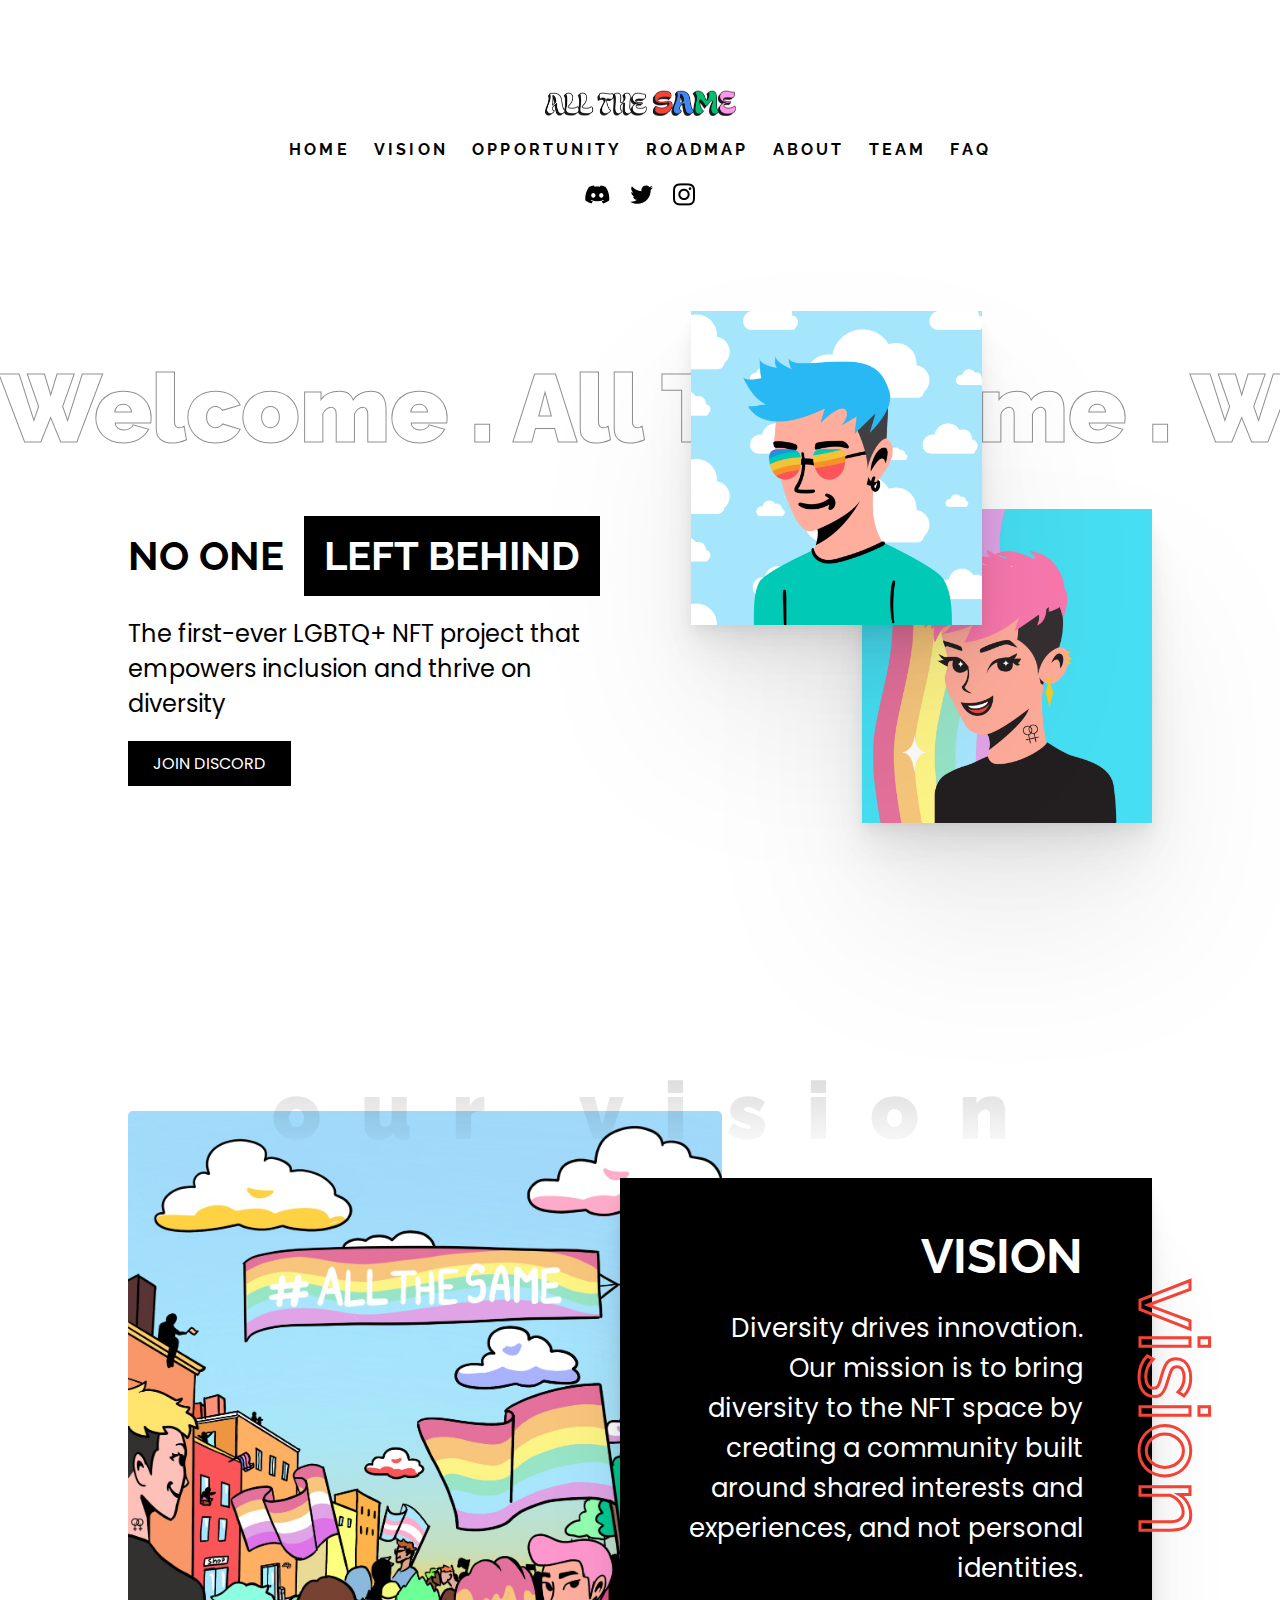
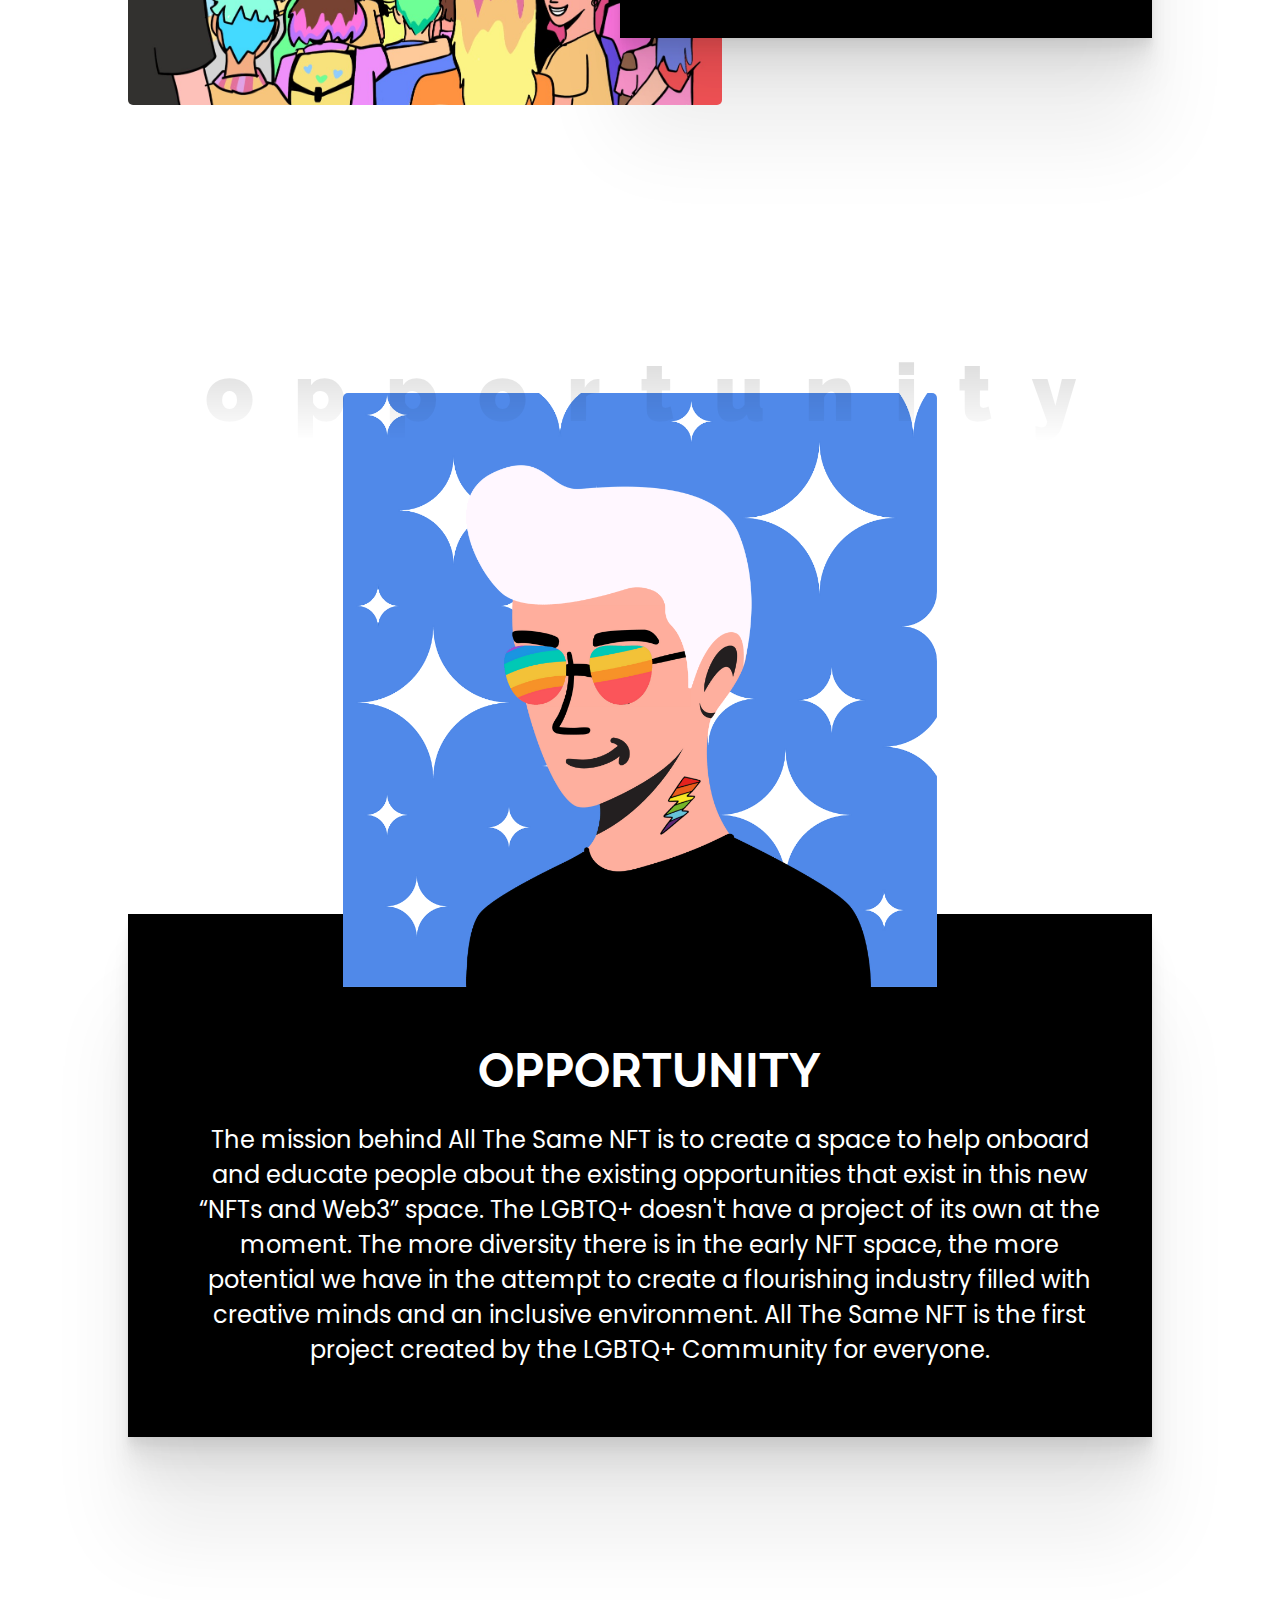
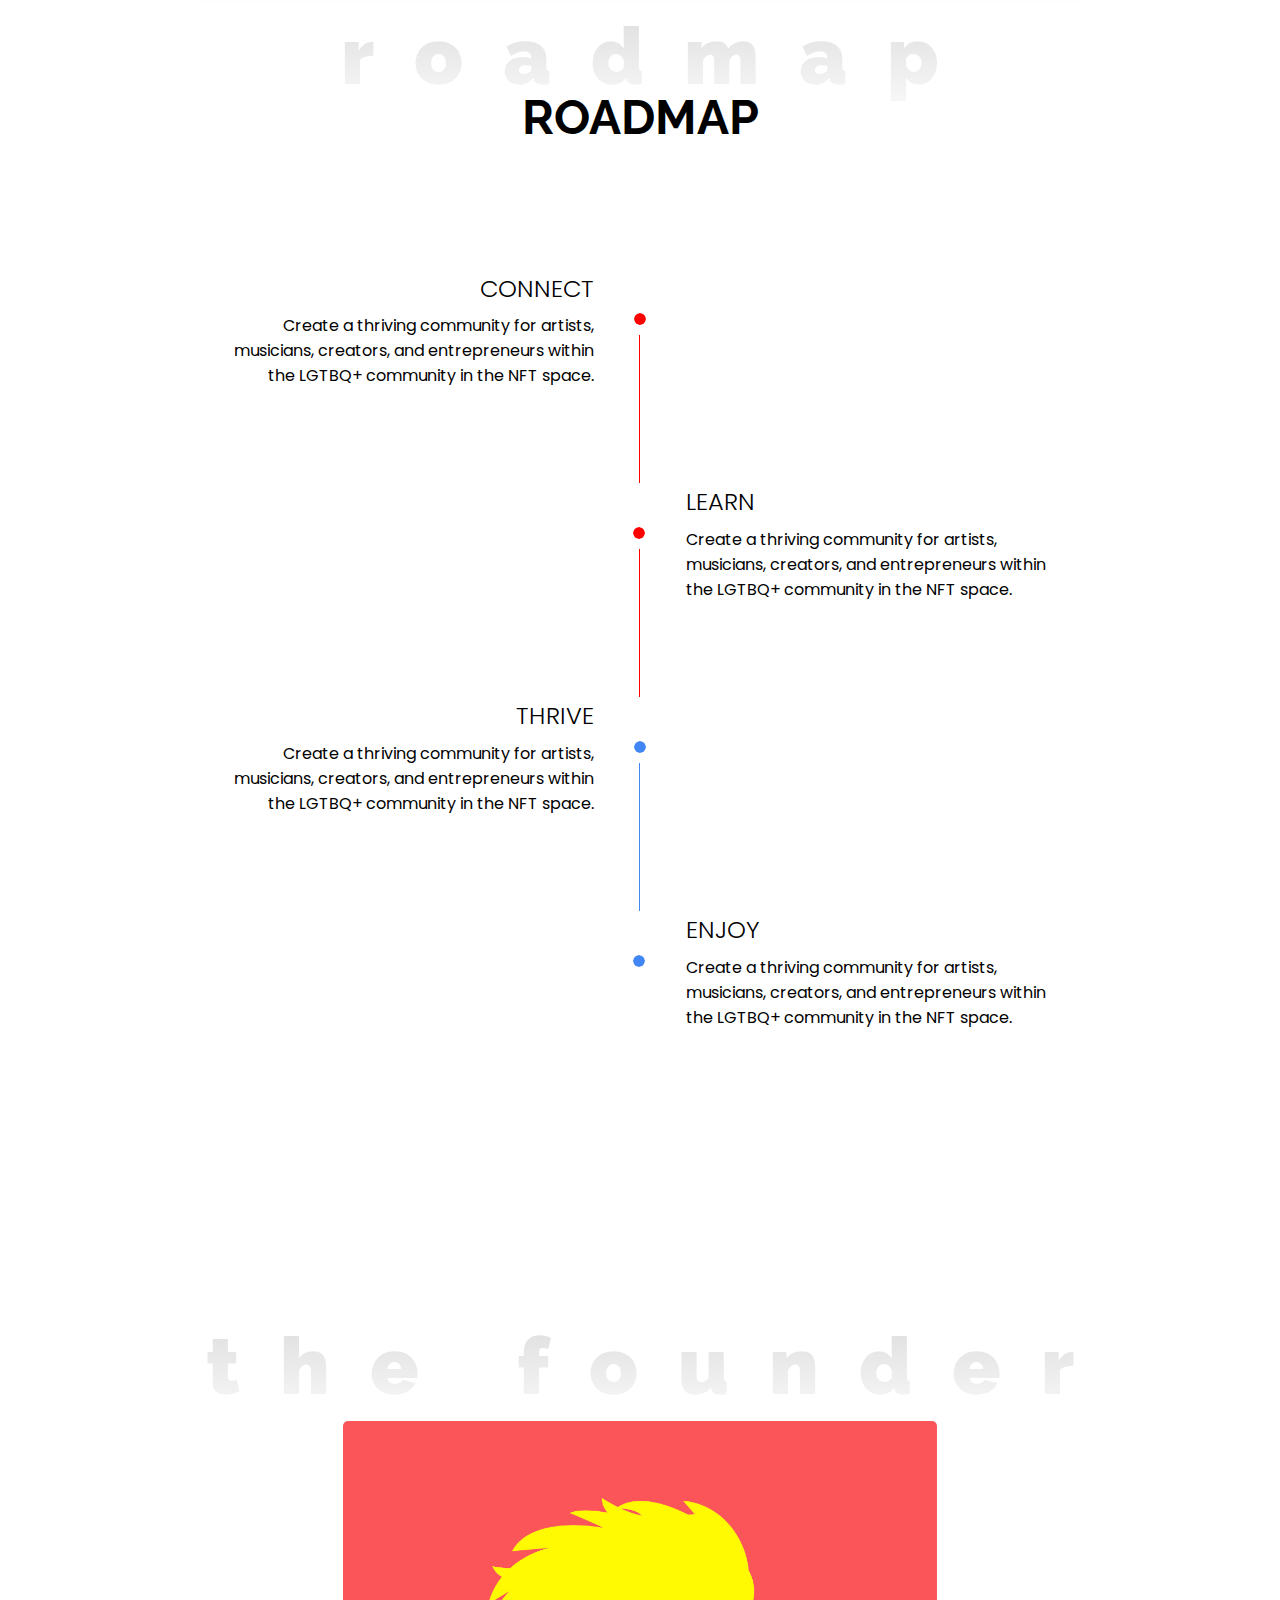
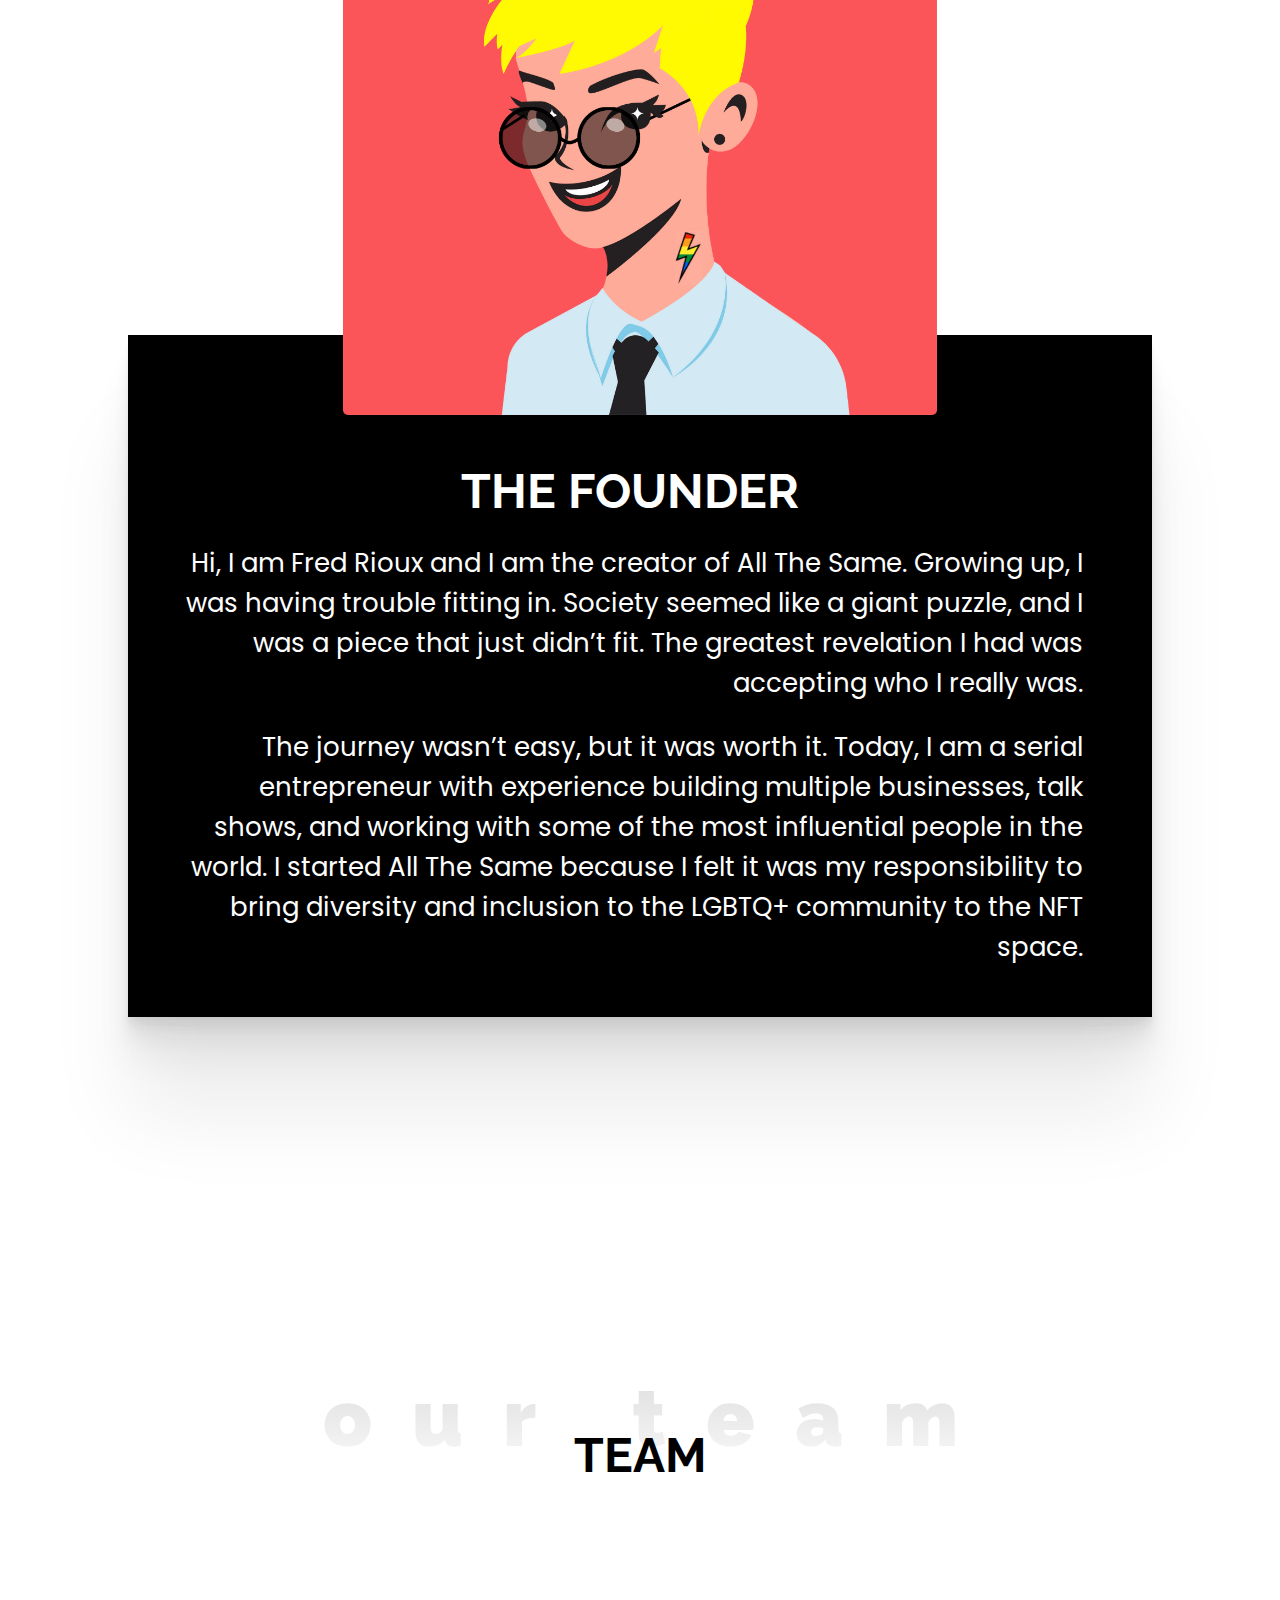
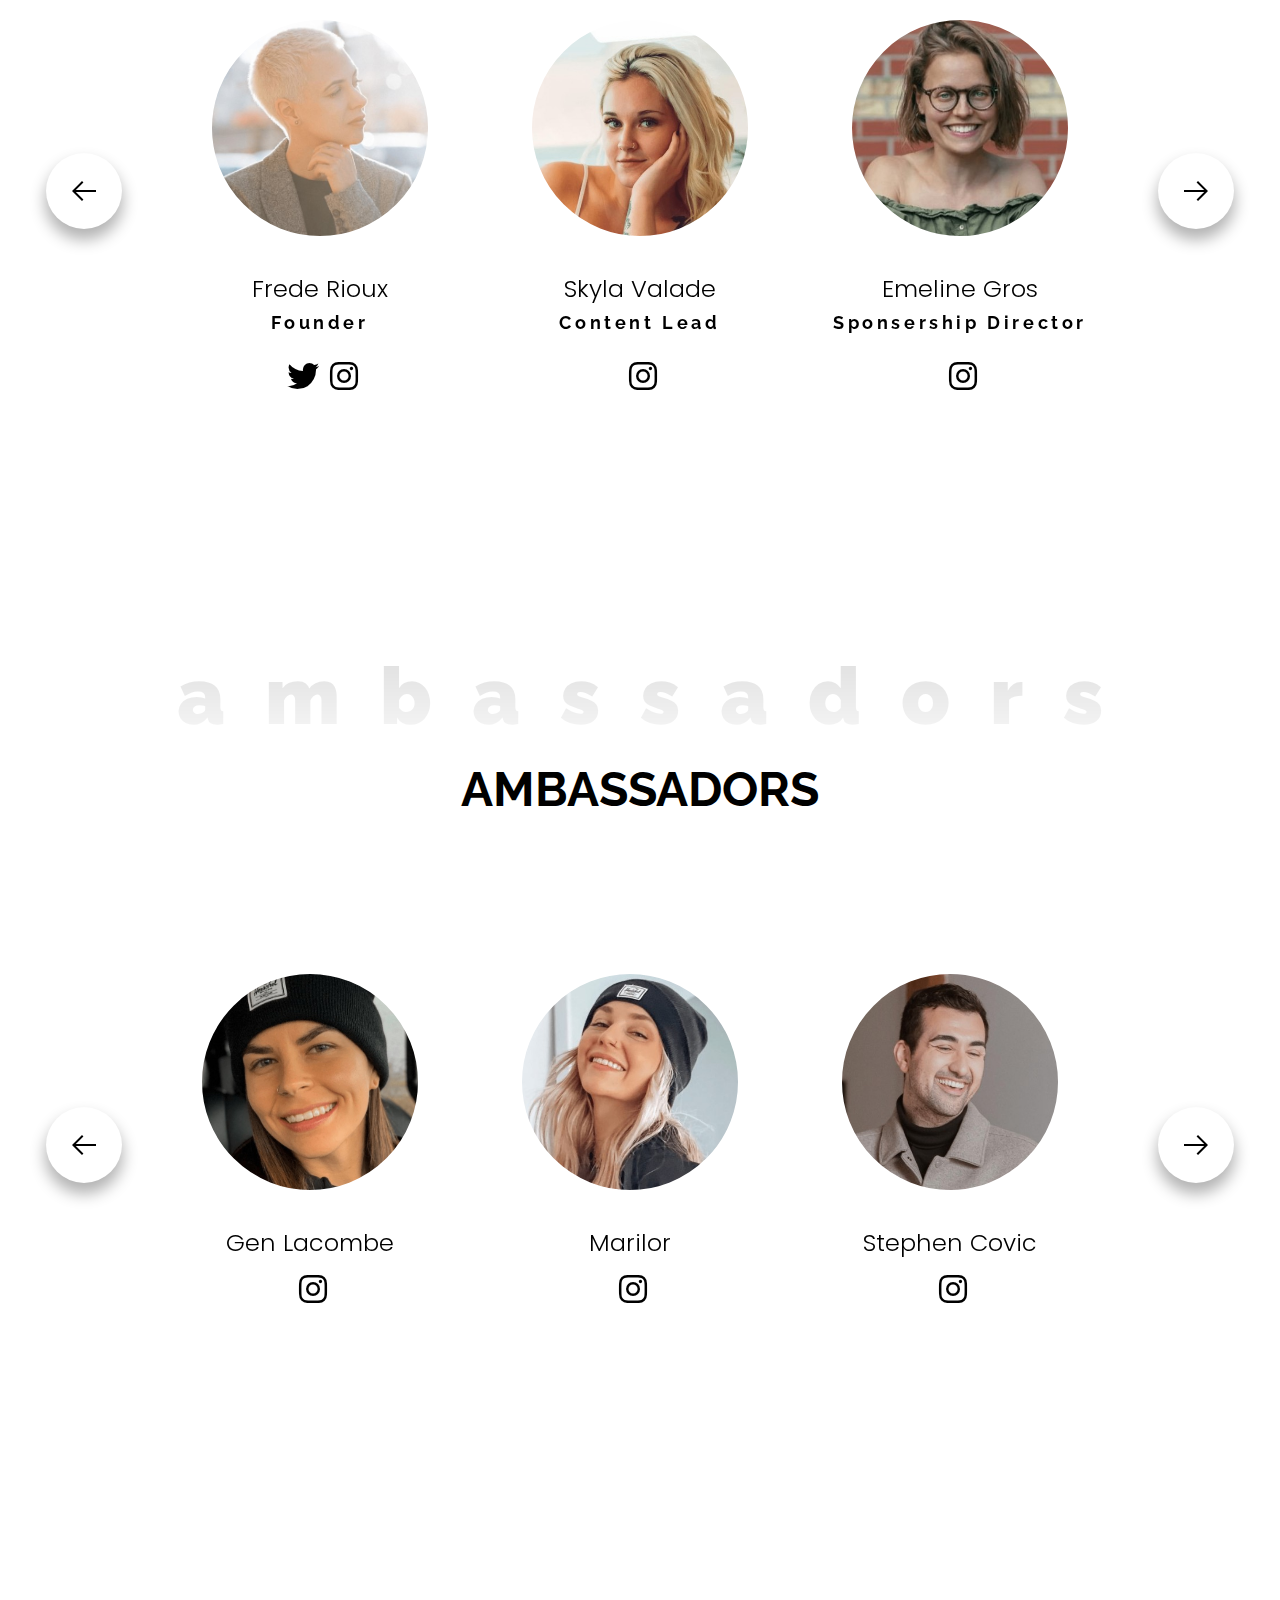
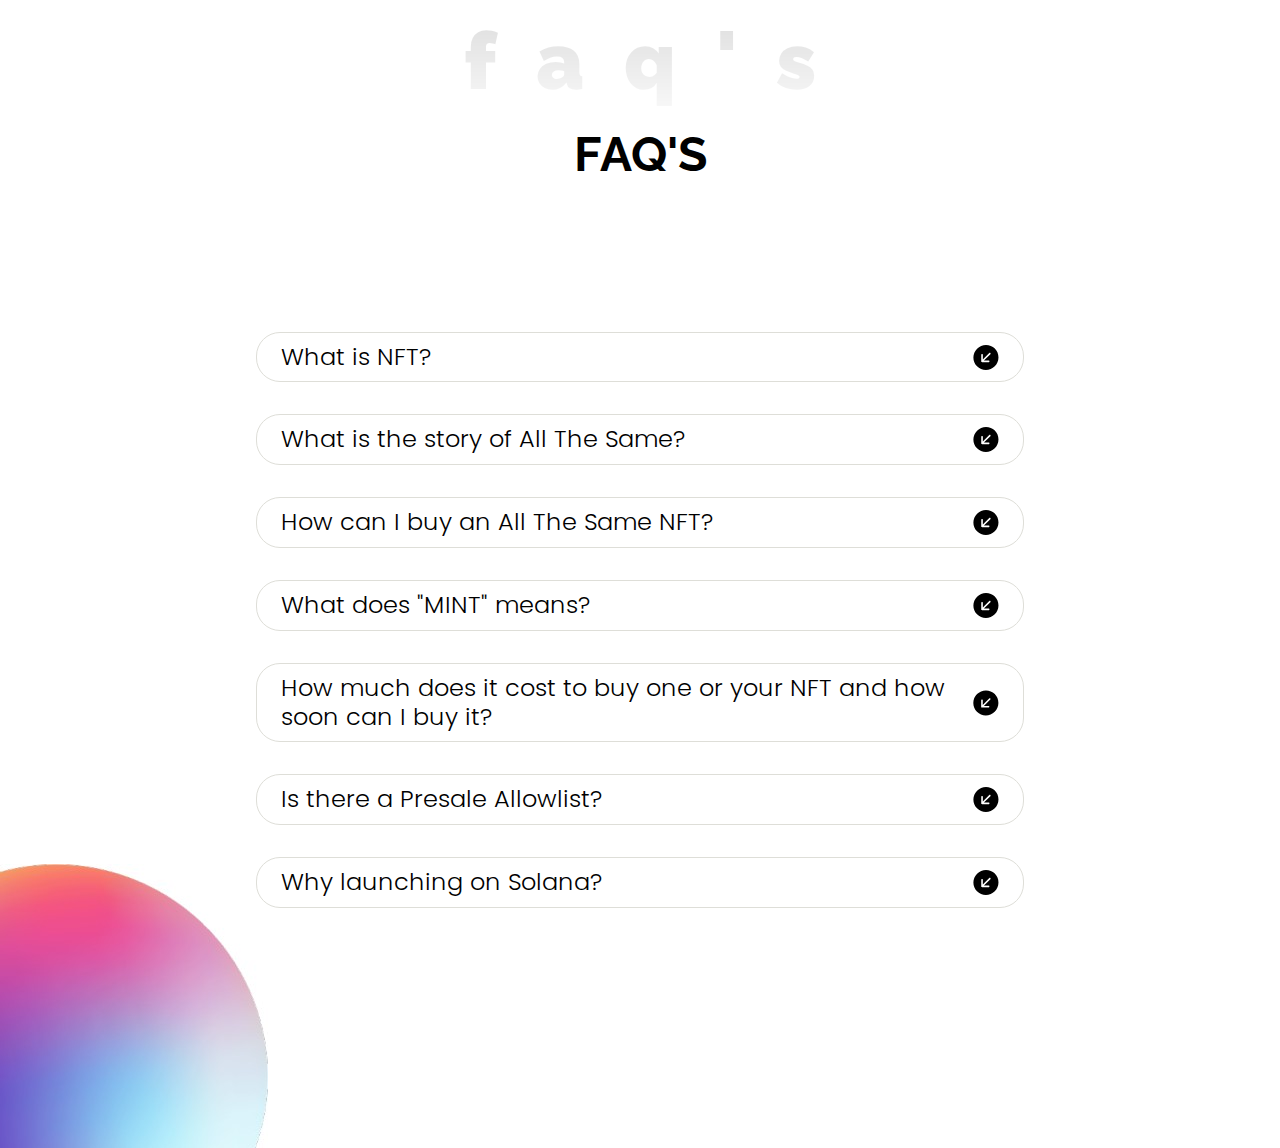
==== commit 6042f06c: "more compressing imgs" ====
--- a/index.html
+++ b/index.html
@@ -320,7 +320,7 @@
                 <div class="item carousel-cell">
                     <div class="avatar">
                         <div class="main-img">
-                            <img src="assets/people/Skyla-min.png" alt="">
+                            <img src="assets/people/Skyla-min.jpg" alt="">
                         </div>
 
                     </div>
